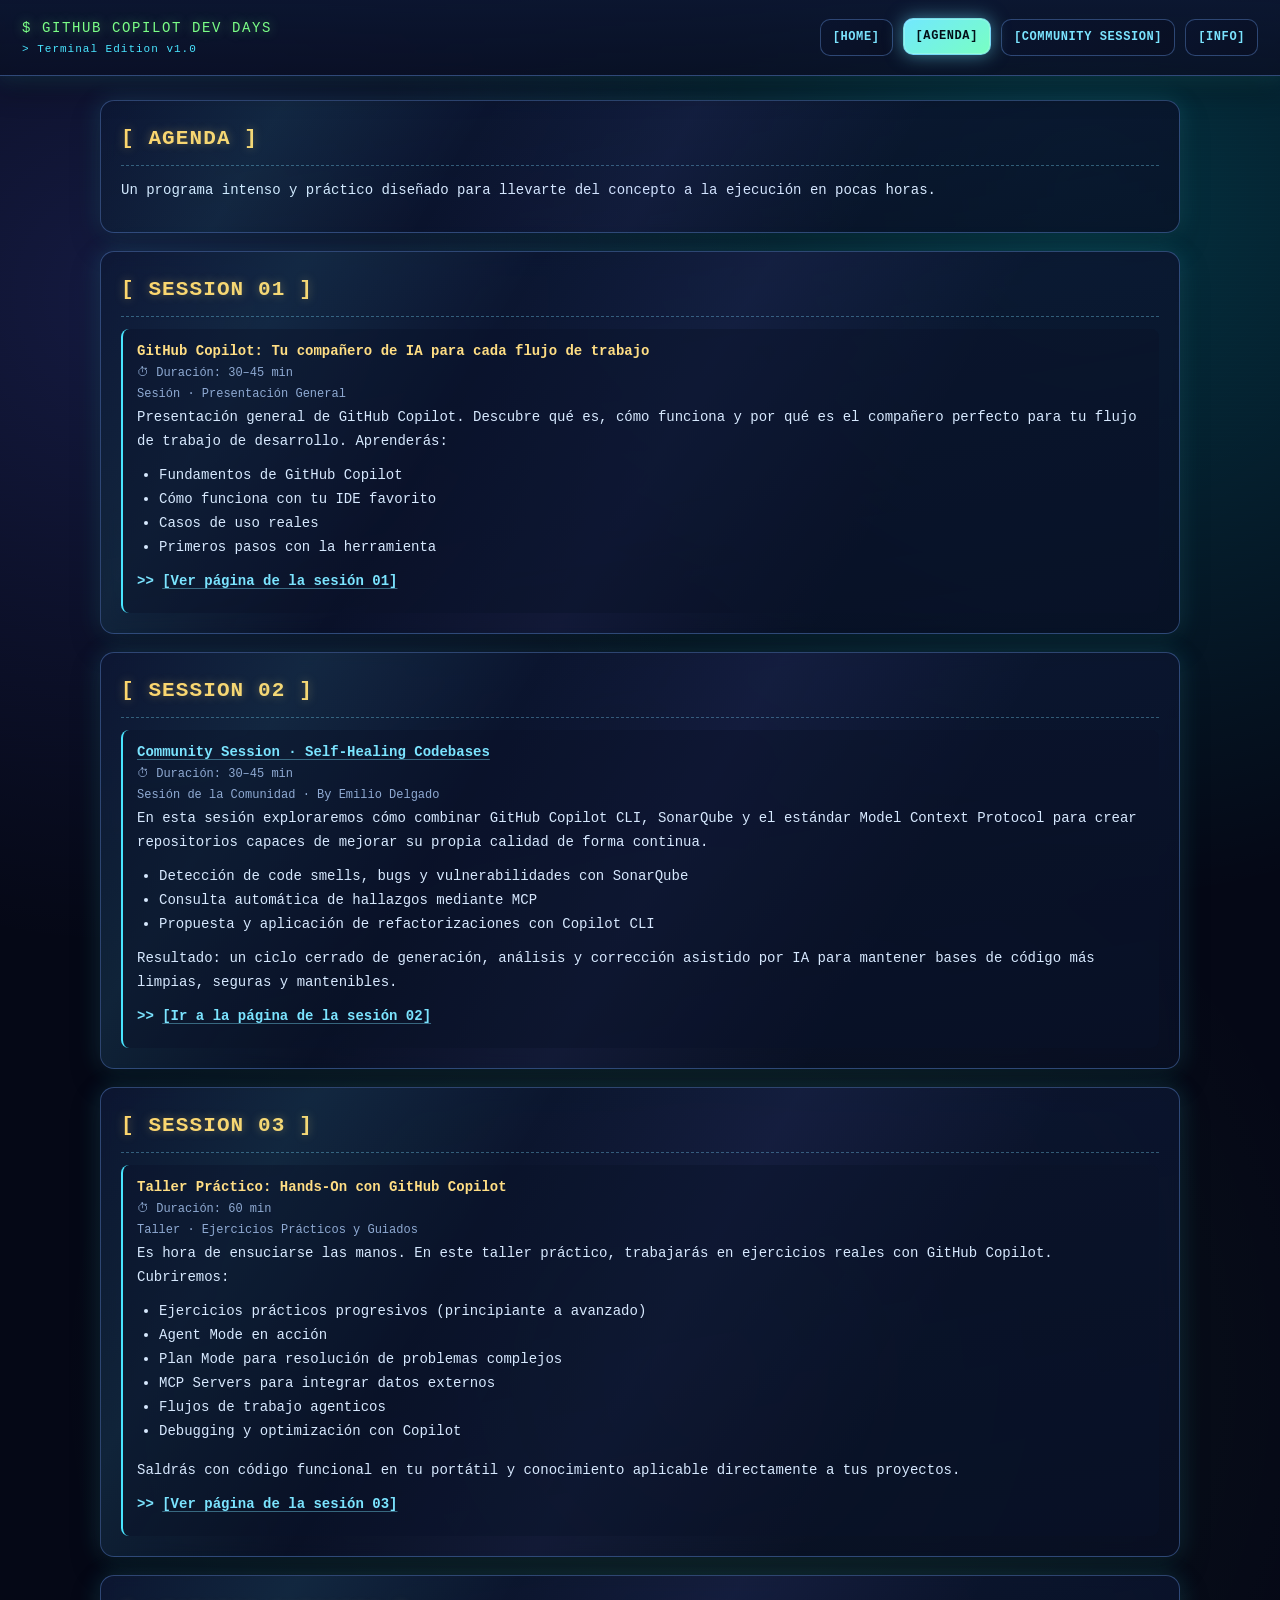
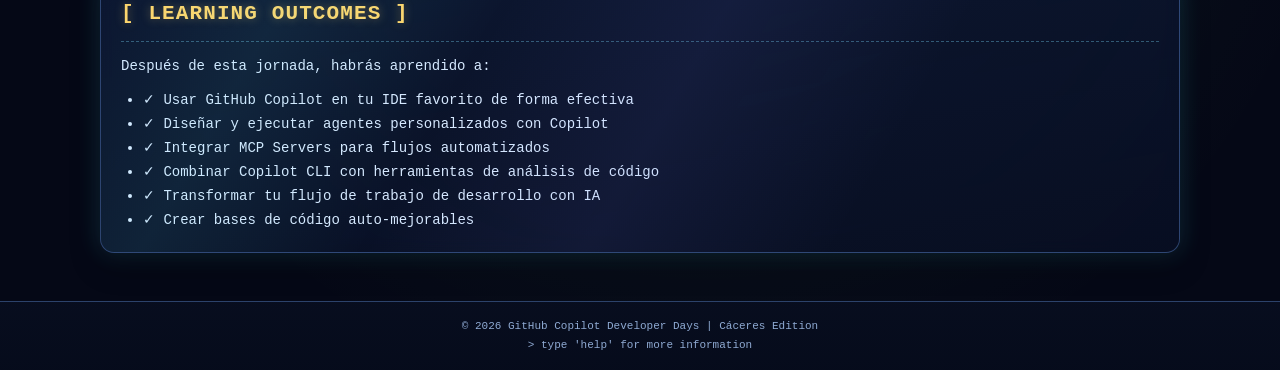
==== pages/agenda.html @ fc952a92 "feat: update UI styles and add speaker details for event pages Co-authored-by: Copilot <copilot@gith" ====
<!DOCTYPE html>
<html lang="es">
<head>
  <meta charset="UTF-8">
  <meta name="viewport" content="width=device-width, initial-scale=1.0">
  <title>GitHub Copilot Developer Days - Agenda</title>
  <link rel="stylesheet" href="../css/style.css">
</head>
<body>
  <header>
    <div class="header-brand">
      <div>
        <div class="header-title">$ GITHUB COPILOT DEV DAYS</div>
        <div class="header-subtitle">> Terminal Edition v1.0</div>
      </div>
    </div>
    <nav>
      <a href="../index.html">[HOME]</a>
      <a href="agenda.html">[AGENDA]</a>
      <a href="community-session.html">[COMMUNITY SESSION]</a>
      <a href="info.html">[INFO]</a>
    </nav>
  </header>

  <main>
    <section>
      <h2>[ AGENDA ]</h2>
      <p>Un programa intenso y práctico diseñado para llevarte del concepto a la ejecución en pocas horas.</p>
    </section>

    <section>
      <h2>[ SESSION 01 ]</h2>
      <div class="session">
        <div class="session-title">GitHub Copilot: Tu compañero de IA para cada flujo de trabajo</div>
        <div class="session-time">⏱ Duración: 30–45 min</div>
        <div class="session-type">Sesión · Presentación General</div>
        <div class="session-desc">
          <p>
            Presentación general de GitHub Copilot. Descubre qué es, cómo funciona y por qué es el 
            compañero perfecto para tu flujo de trabajo de desarrollo. Aprenderás:
          </p>
          <ul style="margin-top: 10px;">
            <li>Fundamentos de GitHub Copilot</li>
            <li>Cómo funciona con tu IDE favorito</li>
            <li>Casos de uso reales</li>
            <li>Primeros pasos con la herramienta</li>
          </ul>
          <p style="margin-top: 10px; color: var(--link-color);">
            <strong>&gt;&gt; <a href="session-01.html">[Ver página de la sesión 01]</a></strong>
          </p>
        </div>
      </div>
    </section>

    <section>
      <h2>[ SESSION 02 ]</h2>
      <div class="session">
        <div class="session-title"><a href="community-session.html">Community Session · Self-Healing Codebases</a></div>
        <div class="session-time">⏱ Duración: 30–45 min</div>
        <div class="session-type">Sesión de la Comunidad · By Emilio Delgado</div>
        <div class="session-desc">
          <p>
            En esta sesión exploraremos cómo combinar GitHub Copilot CLI, SonarQube y el estándar
            Model Context Protocol para crear repositorios capaces de mejorar su propia calidad de forma
            continua.
          </p>
          <ul style="margin-top: 10px;">
            <li>Detección de code smells, bugs y vulnerabilidades con SonarQube</li>
            <li>Consulta automática de hallazgos mediante MCP</li>
            <li>Propuesta y aplicación de refactorizaciones con Copilot CLI</li>
          </ul>
          <p style="margin-top: 10px;">
            Resultado: un ciclo cerrado de generación, análisis y corrección asistido por IA para mantener
            bases de código más limpias, seguras y mantenibles.
          </p>
          <p style="margin-top: 10px; color: var(--link-color);">
            <strong>&gt;&gt; <a href="community-session.html">[Ir a la página de la sesión 02]</a></strong>
          </p>
        </div>
      </div>
    </section>

    <section>
      <h2>[ SESSION 03 ]</h2>
      <div class="session">
        <div class="session-title">Taller Práctico: Hands-On con GitHub Copilot</div>
        <div class="session-time">⏱ Duración: 60 min</div>
        <div class="session-type">Taller · Ejercicios Prácticos y Guiados</div>
        <div class="session-desc">
          <p>
            Es hora de ensuciarse las manos. En este taller práctico, trabajarás en ejercicios reales 
            con GitHub Copilot. Cubriremos:
          </p>
          <ul style="margin-top: 10px;">
            <li>Ejercicios prácticos progresivos (principiante a avanzado)</li>
            <li>Agent Mode en acción</li>
            <li>Plan Mode para resolución de problemas complejos</li>
            <li>MCP Servers para integrar datos externos</li>
            <li>Flujos de trabajo agenticos</li>
            <li>Debugging y optimización con Copilot</li>
          </ul>
          <p style="margin-top: 15px;">
            Saldrás con código funcional en tu portátil y conocimiento aplicable directamente a tus 
            proyectos.
          </p>
          <p style="margin-top: 10px; color: var(--link-color);">
            <strong>&gt;&gt; <a href="session-03.html">[Ver página de la sesión 03]</a></strong>
          </p>
        </div>
      </div>
    </section>

    <section>
      <h2>[ LEARNING OUTCOMES ]</h2>
      <p>Después de esta jornada, habrás aprendido a:</p>
      <ul>
        <li>✓ Usar GitHub Copilot en tu IDE favorito de forma efectiva</li>
        <li>✓ Diseñar y ejecutar agentes personalizados con Copilot</li>
        <li>✓ Integrar MCP Servers para flujos automatizados</li>
        <li>✓ Combinar Copilot CLI con herramientas de análisis de código</li>
        <li>✓ Transformar tu flujo de trabajo de desarrollo con IA</li>
        <li>✓ Crear bases de código auto-mejorables</li>
      </ul>
    </section>

  </main>

  <footer>
    <div>&copy; 2026 GitHub Copilot Developer Days | Cáceres Edition</div>
    <div>> type 'help' for more information</div>
  </footer>

  <script src="../js/script.js"></script>
</body>
</html>
---- css/style.css ----
/* Vibe Coding UI - Neon Glass */

:root {
  --bg-color: #050816;
  --bg-elev: rgba(12, 18, 42, 0.74);
  --panel: rgba(12, 22, 48, 0.7);
  --text-color: #d7e9ff;
  --muted-text: #8faad3;
  --accent-color: #49e5ff;
  --accent-2: #7c7dff;
  --secondary-color: #7bff87;
  --warn-color: #ffd56b;
  --border-color: rgba(115, 170, 255, 0.35);
  --link-color: #7be4ff;
  --link-hover: #9dffb4;
  --shadow-color: rgba(73, 229, 255, 0.35);
}

* {
  margin: 0;
  padding: 0;
  box-sizing: border-box;
}

html,
body {
  min-height: 100%;
  font-family: "Space Mono", "IBM Plex Mono", "Courier New", monospace;
  color: var(--text-color);
  font-size: 14px;
  line-height: 1.72;
  background:
    radial-gradient(circle at 10% 15%, rgba(91, 108, 255, 0.18), transparent 32%),
    radial-gradient(circle at 85% 10%, rgba(0, 238, 255, 0.18), transparent 34%),
    radial-gradient(circle at 55% 70%, rgba(123, 255, 135, 0.08), transparent 42%),
    var(--bg-color);
}

body {
  display: flex;
  flex-direction: column;
  min-height: 100vh;
  overflow-x: hidden;
}

body::before {
  content: "";
  position: fixed;
  inset: 0;
  pointer-events: none;
  background: repeating-linear-gradient(
    to bottom,
    rgba(255, 255, 255, 0.025) 0px,
    rgba(255, 255, 255, 0.025) 1px,
    transparent 2px,
    transparent 4px
  );
  mix-blend-mode: soft-light;
  opacity: 0.38;
  z-index: 0;
}

img {
  max-width: 100%;
  height: auto;
}

header,
main,
footer {
  position: relative;
  z-index: 1;
}

header {
  position: sticky;
  top: 0;
  z-index: 100;
  display: flex;
  justify-content: space-between;
  align-items: center;
  gap: 14px;
  flex-wrap: wrap;
  padding: 16px 22px;
  border-bottom: 1px solid var(--border-color);
  background: linear-gradient(180deg, rgba(12, 22, 48, 0.95), rgba(10, 16, 36, 0.85));
  backdrop-filter: blur(8px) saturate(140%);
  box-shadow: 0 12px 28px rgba(0, 0, 0, 0.35), 0 0 22px rgba(73, 229, 255, 0.25);
}

.header-brand {
  display: flex;
  align-items: center;
  gap: 12px;
}

.header-title {
  color: var(--secondary-color);
  letter-spacing: 1.6px;
  text-transform: uppercase;
  text-shadow: 0 0 12px rgba(123, 255, 135, 0.45);
}

.header-subtitle {
  color: var(--accent-color);
  font-size: 11px;
  letter-spacing: 1px;
}

nav {
  display: flex;
  gap: 10px;
  flex-wrap: wrap;
}

nav a,
.terminal-btn {
  border: 1px solid var(--border-color);
  border-radius: 10px;
  color: var(--link-color);
  background: linear-gradient(145deg, rgba(10, 21, 47, 0.85), rgba(9, 16, 35, 0.85));
  padding: 7px 12px;
  text-decoration: none;
  font-size: 12px;
  font-weight: 700;
  letter-spacing: 0.6px;
  transition: transform 0.2s ease, box-shadow 0.2s ease, background 0.2s ease, color 0.2s ease;
}

nav a:hover,
nav a.active,
.terminal-btn:hover {
  color: #031017;
  background: linear-gradient(145deg, #72e8ff, #78ffc2);
  box-shadow: 0 0 0 1px rgba(255, 255, 255, 0.2) inset, 0 0 18px rgba(114, 232, 255, 0.5);
  transform: translateY(-1px);
}

.terminal-btn {
  cursor: pointer;
  font-family: inherit;
}

main {
  width: min(1120px, 100%);
  margin: 24px auto;
  padding: 0 20px 24px;
  display: grid;
  gap: 18px;
}

section {
  position: relative;
  overflow: hidden;
  border-radius: 14px;
  border: 1px solid var(--border-color);
  background: linear-gradient(170deg, rgba(13, 24, 52, 0.88), rgba(9, 16, 36, 0.78));
  backdrop-filter: blur(8px) saturate(130%);
  box-shadow: 0 12px 30px rgba(0, 0, 0, 0.28), 0 0 24px rgba(73, 229, 255, 0.18);
  padding: 20px;
  transition: transform 0.25s ease, box-shadow 0.25s ease, border-color 0.25s ease;
}

section::before {
  content: "";
  position: absolute;
  inset: 0;
  pointer-events: none;
  background: linear-gradient(
    120deg,
    transparent 0%,
    rgba(96, 248, 255, 0.08) 16%,
    transparent 34%,
    rgba(124, 125, 255, 0.08) 52%,
    transparent 72%
  );
}

section:hover {
  transform: translateY(-2px);
  border-color: rgba(124, 221, 255, 0.62);
  box-shadow: 0 16px 38px rgba(0, 0, 0, 0.3), 0 0 26px rgba(73, 229, 255, 0.24);
}

section h2 {
  color: var(--warn-color);
  text-transform: uppercase;
  letter-spacing: 1.1px;
  margin-bottom: 12px;
  padding-bottom: 8px;
  border-bottom: 1px dashed rgba(124, 221, 255, 0.35);
  text-shadow: 0 0 10px rgba(255, 213, 107, 0.35);
}

section h3 {
  margin: 12px 0 8px;
  color: var(--accent-color);
}

section p {
  margin-bottom: 10px;
  overflow-wrap: break-word;
}

a {
  color: var(--link-color);
  overflow-wrap: break-word;
  text-decoration-color: rgba(123, 228, 255, 0.4);
  text-underline-offset: 3px;
}

a:hover {
  color: var(--link-hover);
}

ul,
ol {
  margin-left: 22px;
}

.ascii-divider {
  text-align: center;
  color: var(--muted-text);
  letter-spacing: 1px;
  font-size: 12px;
  margin: 12px 0;
  animation: glow-pulse 2.4s ease-in-out infinite;
}

.ascii-box {
  border: 1px dashed rgba(124, 221, 255, 0.45);
  border-radius: 12px;
  background: rgba(9, 18, 38, 0.5);
  padding: 12px;
}

.ascii-box-title {
  color: var(--secondary-color);
  margin-bottom: 6px;
}

.session {
  position: relative;
  border-left: 2px solid var(--accent-color);
  padding: 10px 10px 10px 14px;
  border-radius: 8px;
  background: rgba(10, 19, 41, 0.45);
}

.session-title {
  color: #ffde84;
  font-weight: 700;
  overflow-wrap: break-word;
}

.session-time,
.session-speaker,
.session-type {
  color: var(--muted-text);
  font-size: 12px;
}

.speaker-grid {
  margin-top: 14px;
  display: grid;
  gap: 12px;
  grid-template-columns: repeat(auto-fit, minmax(220px, 1fr));
}

.speaker-card {
  position: relative;
  border: 1px solid rgba(124, 221, 255, 0.36);
  border-radius: 12px;
  background: linear-gradient(165deg, rgba(9, 19, 41, 0.75), rgba(8, 15, 34, 0.72));
  padding: 14px;
  box-shadow: inset 0 0 0 1px rgba(124, 221, 255, 0.08);
}

.speaker-avatar {
  display: block;
  width: min(100%, 260px);
  aspect-ratio: 1 / 1;
  object-fit: cover;
  border-radius: 10px;
  border: 1px solid rgba(124, 221, 255, 0.45);
  box-shadow: 0 0 18px rgba(73, 229, 255, 0.2);
  margin-bottom: 10px;
}

.speaker-role {
  display: inline-block;
  font-size: 11px;
  letter-spacing: 0.6px;
  text-transform: uppercase;
  color: var(--accent-color);
  border: 1px solid rgba(124, 221, 255, 0.45);
  border-radius: 999px;
  padding: 2px 10px;
  margin-bottom: 8px;
}

.speaker-name {
  margin: 0 0 6px;
  color: var(--warn-color);
  text-shadow: 0 0 10px rgba(255, 213, 107, 0.18);
}

.speaker-topic {
  margin-bottom: 8px;
  color: var(--secondary-color);
  font-size: 13px;
}

.speaker-bio {
  margin-bottom: 0;
  color: var(--muted-text);
  font-size: 12px;
}

footer {
  margin-top: auto;
  padding: 15px 18px;
  text-align: center;
  font-size: 11px;
  color: var(--muted-text);
  border-top: 1px solid var(--border-color);
  background: linear-gradient(180deg, rgba(8, 14, 31, 0.95), rgba(6, 12, 28, 0.95));
  backdrop-filter: blur(6px);
}

.event-image {
  display: block;
  width: min(520px, 96%);
  margin: 0 auto 18px;
  border: 1px solid rgba(124, 221, 255, 0.55);
  border-radius: 12px;
  box-shadow: 0 0 30px rgba(73, 229, 255, 0.28);
  cursor: zoom-in;
}

.image-lightbox {
  position: fixed;
  inset: 0;
  display: grid;
  place-items: center;
  padding: 24px;
  z-index: 9999;
  background: rgba(3, 8, 20, 0.9);
  backdrop-filter: blur(4px);
}

.image-lightbox img {
  max-width: min(1100px, 92vw);
  max-height: 86vh;
  border-radius: 14px;
  border: 1px solid rgba(124, 221, 255, 0.62);
  box-shadow: 0 0 34px rgba(73, 229, 255, 0.35);
}

.lightbox-open {
  overflow: hidden;
}

/* Home */
.home-main {
  min-height: calc(100vh - 178px);
  display: grid;
  align-content: start;
  justify-items: stretch;
}

.home-main > section,
.home-main > .ascii-divider {
  width: min(900px, 100%);
  margin-inline: auto;
}

.hero-center {
  text-align: center;
}

.hero-title {
  color: var(--secondary-color);
  font-size: clamp(20px, 4.2vw, 36px);
  letter-spacing: 1.8px;
  text-shadow: 0 0 14px rgba(123, 255, 135, 0.36);
}

.terminal-orb {
  display: none;
  width: clamp(120px, 24vw, 198px);
  aspect-ratio: 1;
  margin: 0 auto 18px;
  border-radius: 50%;
  position: relative;
  border: 1px solid rgba(123, 228, 255, 0.6);
  background: radial-gradient(circle at center, rgba(117, 255, 152, 0.06), rgba(73, 229, 255, 0.02));
  box-shadow: 0 0 35px rgba(73, 229, 255, 0.35), inset 0 0 22px rgba(73, 229, 255, 0.22);
  animation: rotate 7.5s linear infinite;
}

.terminal-orb::before,
.terminal-orb::after {
  content: "";
  position: absolute;
  border-radius: 50%;
}

.terminal-orb::before {
  inset: 17%;
  border: 1px solid rgba(123, 255, 135, 0.72);
}

.terminal-orb::after {
  inset: 33%;
  border: 1px solid rgba(255, 213, 107, 0.82);
}

.typing-line {
  width: fit-content;
  max-width: 100%;
  margin: 8px auto 0;
  border-right: 2px solid var(--warn-color);
  white-space: nowrap;
  overflow: hidden;
  animation: typing 3s steps(34, end) 1, blink 0.8s step-end infinite;
}

.blink-cursor::after {
  content: "█";
  margin-left: 3px;
  color: var(--warn-color);
  animation: blink 0.75s step-end infinite;
}

.home-interactive {
  width: min(820px, 100%);
}

.command-buttons {
  display: flex;
  gap: 10px;
  flex-wrap: wrap;
  margin: 10px 0;
}

.command-btn {
  cursor: pointer;
}

.terminal-output {
  margin-top: 8px;
  border: 1px solid rgba(124, 221, 255, 0.42);
  border-radius: 10px;
  padding: 10px;
  min-height: 56px;
  color: var(--secondary-color);
  background: linear-gradient(180deg, rgba(8, 18, 38, 0.92), rgba(6, 13, 30, 0.92));
  box-shadow: inset 0 0 0 1px rgba(114, 232, 255, 0.07);
}

.home-stat {
  margin-top: 10px;
}

@keyframes rotate {
  from { transform: rotate(0deg); }
  to { transform: rotate(360deg); }
}

@keyframes typing {
  from { width: 0; }
  to { width: 34ch; }
}

@keyframes blink {
  50% { border-color: transparent; opacity: 0.36; }
}

@keyframes glow-pulse {
  0%,
  100% { opacity: 0.72; text-shadow: 0 0 0 transparent; }
  50% { opacity: 1; text-shadow: 0 0 16px rgba(73, 229, 255, 0.45); }
}

/* Tablet landscape */
@media (max-width: 1024px) {
  main {
    padding: 0 16px 20px;
  }

  .home-main > section,
  .home-main > .ascii-divider {
    width: 100%;
  }
}

/* Tablet portrait */
@media (max-width: 768px) {
  header {
    flex-direction: column;
    align-items: flex-start;
    padding: 14px;
  }

  nav {
    width: 100%;
  }

  nav a,
  .terminal-btn {
    font-size: 11px;
    padding: 6px 9px;
  }

  .home-main {
    min-height: auto;
  }

  section {
    padding: 16px;
  }

  .event-image {
    width: min(460px, 96%);
  }

  .terminal-orb {
    width: clamp(104px, 34vw, 164px);
  }
}

/* Mobile */
@media (max-width: 480px) {
  html,
  body {
    font-size: 12px;
  }

  main {
    margin: 14px auto;
    padding: 0 10px 16px;
    gap: 12px;
  }

  nav {
    display: grid;
    grid-template-columns: repeat(2, minmax(0, 1fr));
    gap: 8px;
  }

  nav a,
  .terminal-btn {
    text-align: center;
    width: 100%;
  }

  section {
    padding: 14px;
    border-radius: 12px;
  }

  .hero-title {
    letter-spacing: 1px;
    font-size: clamp(1.35rem, 8vw, 1.75rem);
  }

  .terminal-orb {
    width: clamp(90px, 36vw, 138px);
  }

  .typing-line {
    white-space: normal;
    border-right: 0;
    animation: none;
  }

  .event-image {
    width: min(340px, 98%);
  }

  ul,
  ol {
    margin-left: 18px;
  }

  .session {
    padding-left: 10px;
  }
}

/* Very small devices */
@media (max-width: 360px) {
  html,
  body {
    font-size: 11px;
  }

  .header-title {
    font-size: 13px;
    letter-spacing: 1px;
  }

  .header-subtitle {
    font-size: 10px;
  }

  nav {
    grid-template-columns: 1fr;
  }

  section {
    padding: 12px;
  }

  .hero-title {
    font-size: 1.2rem;
  }
}

@media (prefers-reduced-motion: reduce) {
  *,
  *::before,
  *::after {
    animation: none !important;
    transition: none !important;
  }
}
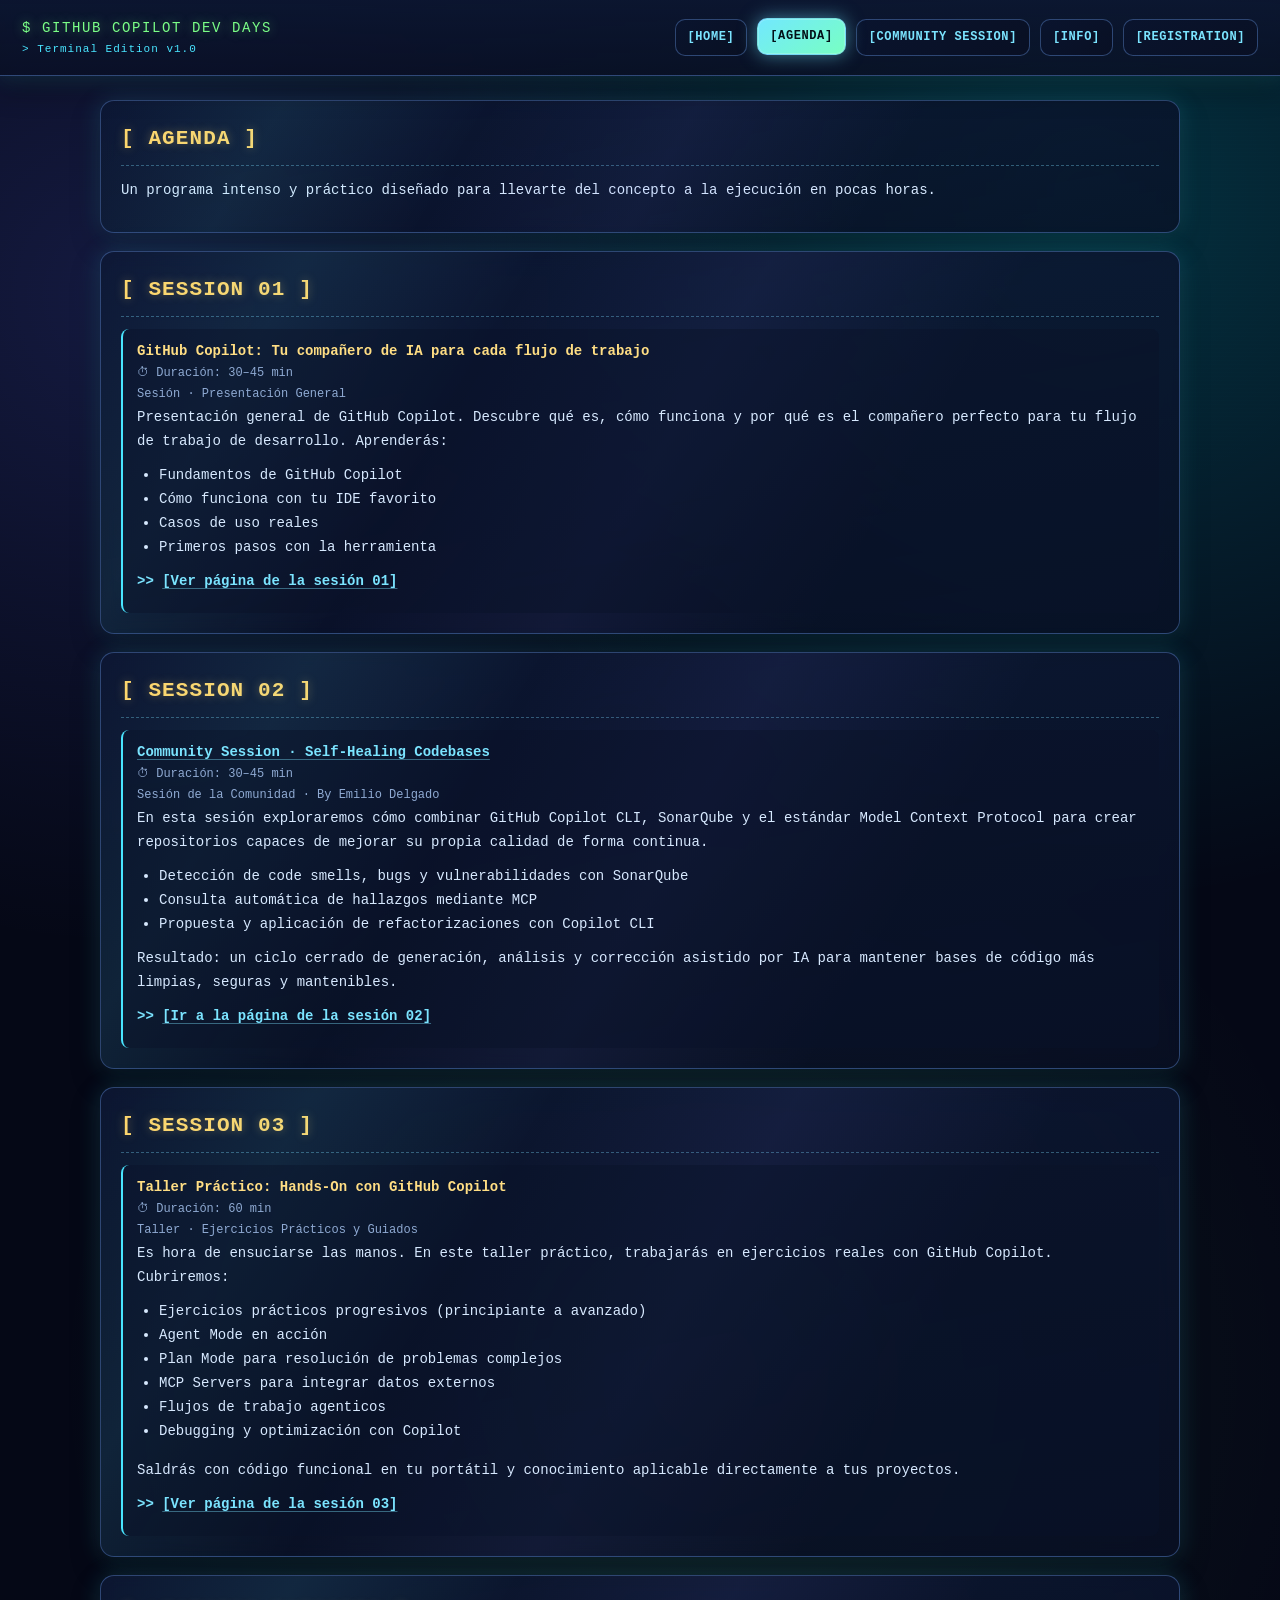
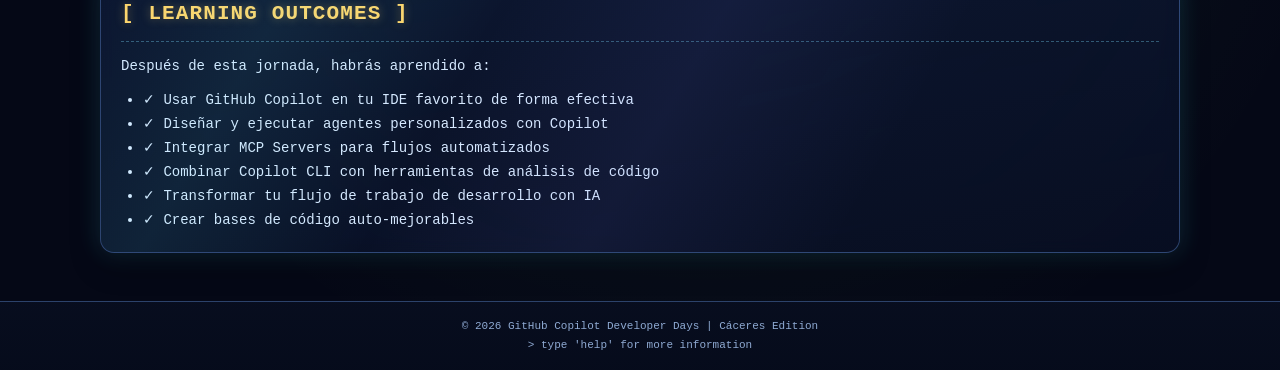
==== commit b08aaf49: "feat: add registration link to navigation in multiple pages Co-authored-by: Copilot <copilot@github." ====
--- a/pages/agenda.html
+++ b/pages/agenda.html
@@ -19,6 +19,7 @@
       <a href="agenda.html">[AGENDA]</a>
       <a href="community-session.html">[COMMUNITY SESSION]</a>
       <a href="info.html">[INFO]</a>
+      <a href="https://circularfab.es/intranet/detalle_evento/index.php?t=2738" target="_blank" rel="noopener noreferrer">[REGISTRATION]</a>
     </nav>
   </header>
 
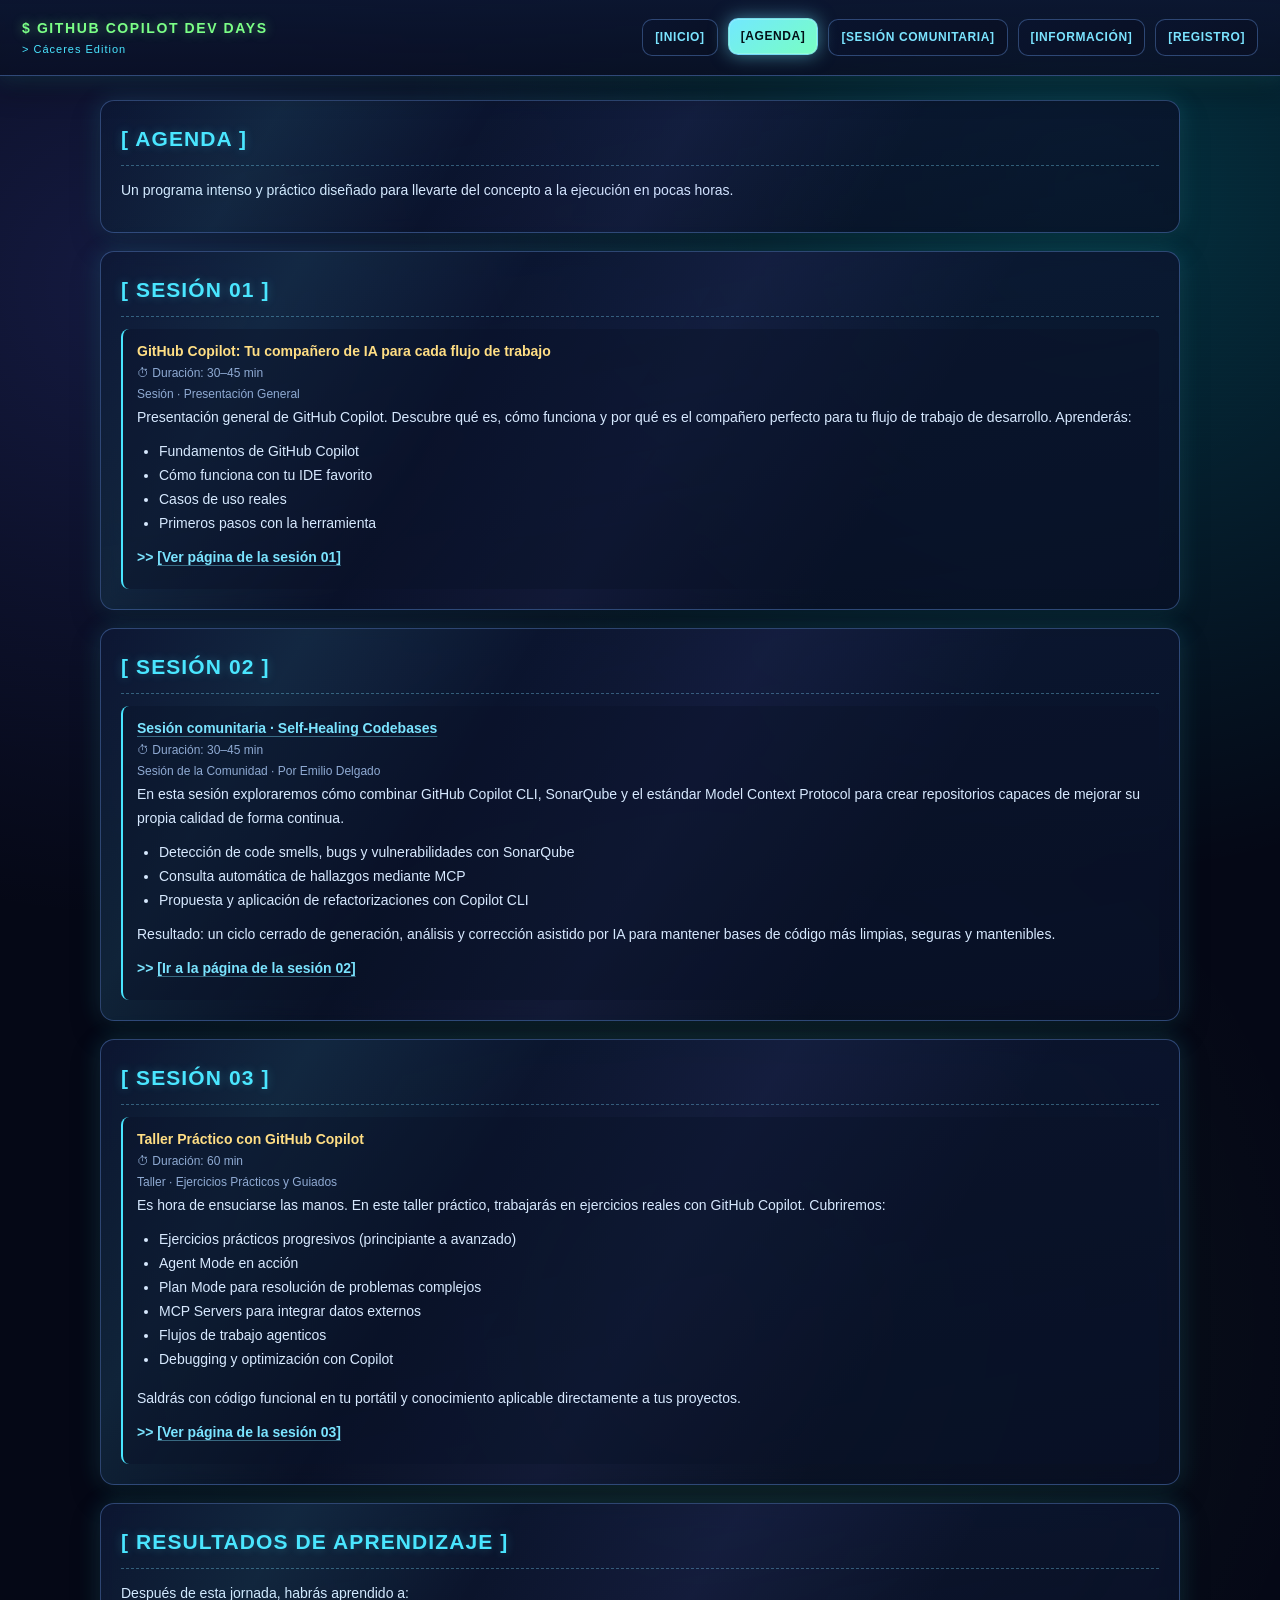
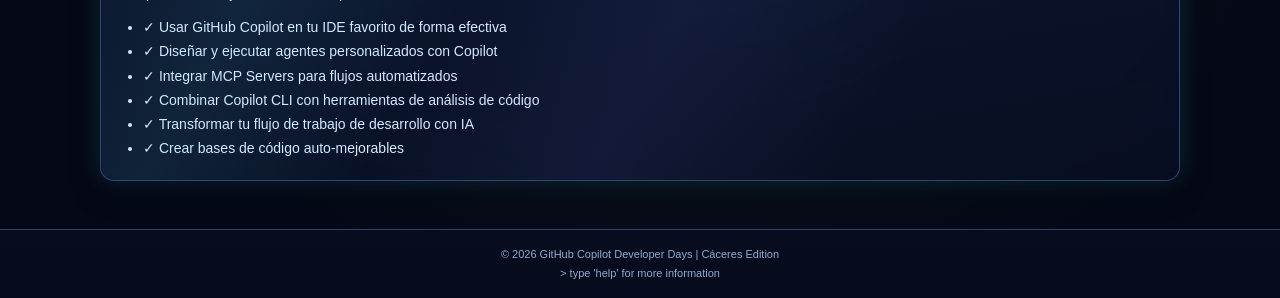
==== commit 792c38d0: "feat: update UI for Cáceres Edition with improved navigation and responsive design Co-authored-by: C" ====
--- a/pages/agenda.html
+++ b/pages/agenda.html
@@ -11,15 +11,16 @@
     <div class="header-brand">
       <div>
         <div class="header-title">$ GITHUB COPILOT DEV DAYS</div>
-        <div class="header-subtitle">> Terminal Edition v1.0</div>
+        <div class="header-subtitle">> Cáceres Edition</div>
       </div>
     </div>
-    <nav>
-      <a href="../index.html">[HOME]</a>
+    <button class="header-menu-toggle" type="button" aria-controls="site-nav" aria-expanded="false" aria-label="Abrir menú">☰</button>
+    <nav id="site-nav" class="site-nav">
+      <a href="../index.html">[INICIO]</a>
       <a href="agenda.html">[AGENDA]</a>
-      <a href="community-session.html">[COMMUNITY SESSION]</a>
-      <a href="info.html">[INFO]</a>
-      <a href="https://circularfab.es/intranet/detalle_evento/index.php?t=2738" target="_blank" rel="noopener noreferrer">[REGISTRATION]</a>
+      <a href="community-session.html">[SESIÓN COMUNITARIA]</a>
+      <a href="info.html">[INFORMACIÓN]</a>
+      <a href="info.html#registration">[REGISTRO]</a>
     </nav>
   </header>
 
@@ -30,7 +31,7 @@
     </section>
 
     <section>
-      <h2>[ SESSION 01 ]</h2>
+      <h2>[ SESIÓN 01 ]</h2>
       <div class="session">
         <div class="session-title">GitHub Copilot: Tu compañero de IA para cada flujo de trabajo</div>
         <div class="session-time">⏱ Duración: 30–45 min</div>
@@ -54,11 +55,11 @@
     </section>
 
     <section>
-      <h2>[ SESSION 02 ]</h2>
+      <h2>[ SESIÓN 02 ]</h2>
       <div class="session">
-        <div class="session-title"><a href="community-session.html">Community Session · Self-Healing Codebases</a></div>
+        <div class="session-title"><a href="community-session.html">Sesión comunitaria · Self-Healing Codebases</a></div>
         <div class="session-time">⏱ Duración: 30–45 min</div>
-        <div class="session-type">Sesión de la Comunidad · By Emilio Delgado</div>
+        <div class="session-type">Sesión de la Comunidad · Por Emilio Delgado</div>
         <div class="session-desc">
           <p>
             En esta sesión exploraremos cómo combinar GitHub Copilot CLI, SonarQube y el estándar
@@ -82,9 +83,9 @@
     </section>
 
     <section>
-      <h2>[ SESSION 03 ]</h2>
+      <h2>[ SESIÓN 03 ]</h2>
       <div class="session">
-        <div class="session-title">Taller Práctico: Hands-On con GitHub Copilot</div>
+        <div class="session-title">Taller Práctico con GitHub Copilot</div>
         <div class="session-time">⏱ Duración: 60 min</div>
         <div class="session-type">Taller · Ejercicios Prácticos y Guiados</div>
         <div class="session-desc">
@@ -112,7 +113,7 @@
     </section>
 
     <section>
-      <h2>[ LEARNING OUTCOMES ]</h2>
+      <h2>[ RESULTADOS DE APRENDIZAJE ]</h2>
       <p>Después de esta jornada, habrás aprendido a:</p>
       <ul>
         <li>✓ Usar GitHub Copilot en tu IDE favorito de forma efectiva</li>
--- a/css/style.css
+++ b/css/style.css
@@ -14,6 +14,8 @@
   --link-color: #7be4ff;
   --link-hover: #9dffb4;
   --shadow-color: rgba(73, 229, 255, 0.35);
+  --font-body: "Inter", "Segoe UI", Roboto, Helvetica, Arial, sans-serif;
+  --font-display: "Space Grotesk", "Inter", "Segoe UI", Roboto, Helvetica, Arial, sans-serif;
 }
 
 * {
@@ -25,7 +27,7 @@
 html,
 body {
   min-height: 100%;
-  font-family: "Space Mono", "IBM Plex Mono", "Courier New", monospace;
+  font-family: var(--font-body);
   color: var(--text-color);
   font-size: 14px;
   line-height: 1.72;
@@ -92,9 +94,12 @@
   display: flex;
   align-items: center;
   gap: 12px;
+  min-width: 0;
 }
 
 .header-title {
+  font-family: var(--font-display);
+  font-weight: 700;
   color: var(--secondary-color);
   letter-spacing: 1.6px;
   text-transform: uppercase;
@@ -102,9 +107,31 @@
 }
 
 .header-subtitle {
+  font-family: var(--font-body);
   color: var(--accent-color);
   font-size: 11px;
   letter-spacing: 1px;
+}
+
+.header-menu-toggle {
+  display: none;
+  align-items: center;
+  justify-content: center;
+  width: 42px;
+  height: 42px;
+  border: 1px solid var(--border-color);
+  border-radius: 12px;
+  background: linear-gradient(145deg, rgba(10, 21, 47, 0.9), rgba(9, 16, 35, 0.9));
+  color: var(--text-color);
+  font: inherit;
+  font-size: 18px;
+  cursor: pointer;
+  box-shadow: inset 0 0 0 1px rgba(124, 221, 255, 0.08);
+}
+
+.header-menu-toggle:hover {
+  color: var(--secondary-color);
+  border-color: rgba(124, 221, 255, 0.6);
 }
 
 nav {
@@ -113,8 +140,17 @@
   flex-wrap: wrap;
 }
 
+.site-nav {
+  min-width: 0;
+}
+
+.site-nav[hidden] {
+  display: none !important;
+}
+
 nav a,
 .terminal-btn {
+  font-family: var(--font-display);
   border: 1px solid var(--border-color);
   border-radius: 10px;
   color: var(--link-color);
@@ -183,16 +219,18 @@
 }
 
 section h2 {
-  color: var(--warn-color);
+  font-family: var(--font-display);
+  color: var(--accent-color);
   text-transform: uppercase;
   letter-spacing: 1.1px;
   margin-bottom: 12px;
   padding-bottom: 8px;
   border-bottom: 1px dashed rgba(124, 221, 255, 0.35);
-  text-shadow: 0 0 10px rgba(255, 213, 107, 0.35);
+  text-shadow: 0 0 10px rgba(73, 229, 255, 0.28);
 }
 
 section h3 {
+  font-family: var(--font-display);
   margin: 12px 0 8px;
   color: var(--accent-color);
 }
@@ -235,6 +273,7 @@
 }
 
 .ascii-box-title {
+  font-family: var(--font-display);
   color: var(--secondary-color);
   margin-bottom: 6px;
 }
@@ -248,6 +287,7 @@
 }
 
 .session-title {
+  font-family: var(--font-display);
   color: #ffde84;
   font-weight: 700;
   overflow-wrap: break-word;
@@ -289,6 +329,7 @@
 
 .speaker-role {
   display: inline-block;
+  font-family: var(--font-display);
   font-size: 11px;
   letter-spacing: 0.6px;
   text-transform: uppercase;
@@ -300,12 +341,14 @@
 }
 
 .speaker-name {
+  font-family: var(--font-display);
   margin: 0 0 6px;
   color: var(--warn-color);
   text-shadow: 0 0 10px rgba(255, 213, 107, 0.18);
 }
 
 .speaker-topic {
+  font-family: var(--font-display);
   margin-bottom: 8px;
   color: var(--secondary-color);
   font-size: 13px;
@@ -359,6 +402,51 @@
 
 .lightbox-open {
   overflow: hidden;
+}
+
+body.mobile-nav header {
+  flex-direction: row;
+  align-items: center;
+  padding: 10px 12px;
+  gap: 10px;
+}
+
+body.mobile-nav .header-menu-toggle {
+  display: inline-flex;
+}
+
+body.mobile-nav .site-nav {
+  display: none;
+  width: 100%;
+  flex-direction: column;
+  gap: 8px;
+  padding-top: 2px;
+}
+
+body.mobile-nav header.menu-open .site-nav {
+  display: flex;
+}
+
+body.mobile-nav nav a,
+body.mobile-nav .terminal-btn {
+  font-size: 11px;
+  padding: 6px 9px;
+}
+
+body.mobile-nav .home-main {
+  min-height: auto;
+}
+
+body.mobile-nav section {
+  padding: 16px;
+}
+
+body.mobile-nav .event-image {
+  width: min(460px, 96%);
+}
+
+body.mobile-nav .terminal-orb {
+  width: clamp(104px, 34vw, 164px);
 }
 
 /* Home */
@@ -417,6 +505,7 @@
 }
 
 .typing-line {
+  font-family: var(--font-display);
   width: fit-content;
   max-width: 100%;
   margin: 8px auto 0;
@@ -497,36 +586,17 @@
 
 /* Tablet portrait */
 @media (max-width: 768px) {
-  header {
-    flex-direction: column;
+  .header-title {
+    font-size: 13px;
+    letter-spacing: 1px;
+  }
+
+  .header-subtitle {
+    font-size: 10px;
+  }
+
+  body.mobile-nav .header-brand {
     align-items: flex-start;
-    padding: 14px;
-  }
-
-  nav {
-    width: 100%;
-  }
-
-  nav a,
-  .terminal-btn {
-    font-size: 11px;
-    padding: 6px 9px;
-  }
-
-  .home-main {
-    min-height: auto;
-  }
-
-  section {
-    padding: 16px;
-  }
-
-  .event-image {
-    width: min(460px, 96%);
-  }
-
-  .terminal-orb {
-    width: clamp(104px, 34vw, 164px);
   }
 }
 
@@ -543,12 +613,6 @@
     gap: 12px;
   }
 
-  nav {
-    display: grid;
-    grid-template-columns: repeat(2, minmax(0, 1fr));
-    gap: 8px;
-  }
-
   nav a,
   .terminal-btn {
     text-align: center;
@@ -591,24 +655,6 @@
 
 /* Very small devices */
 @media (max-width: 360px) {
-  html,
-  body {
-    font-size: 11px;
-  }
-
-  .header-title {
-    font-size: 13px;
-    letter-spacing: 1px;
-  }
-
-  .header-subtitle {
-    font-size: 10px;
-  }
-
-  nav {
-    grid-template-columns: 1fr;
-  }
-
   section {
     padding: 12px;
   }
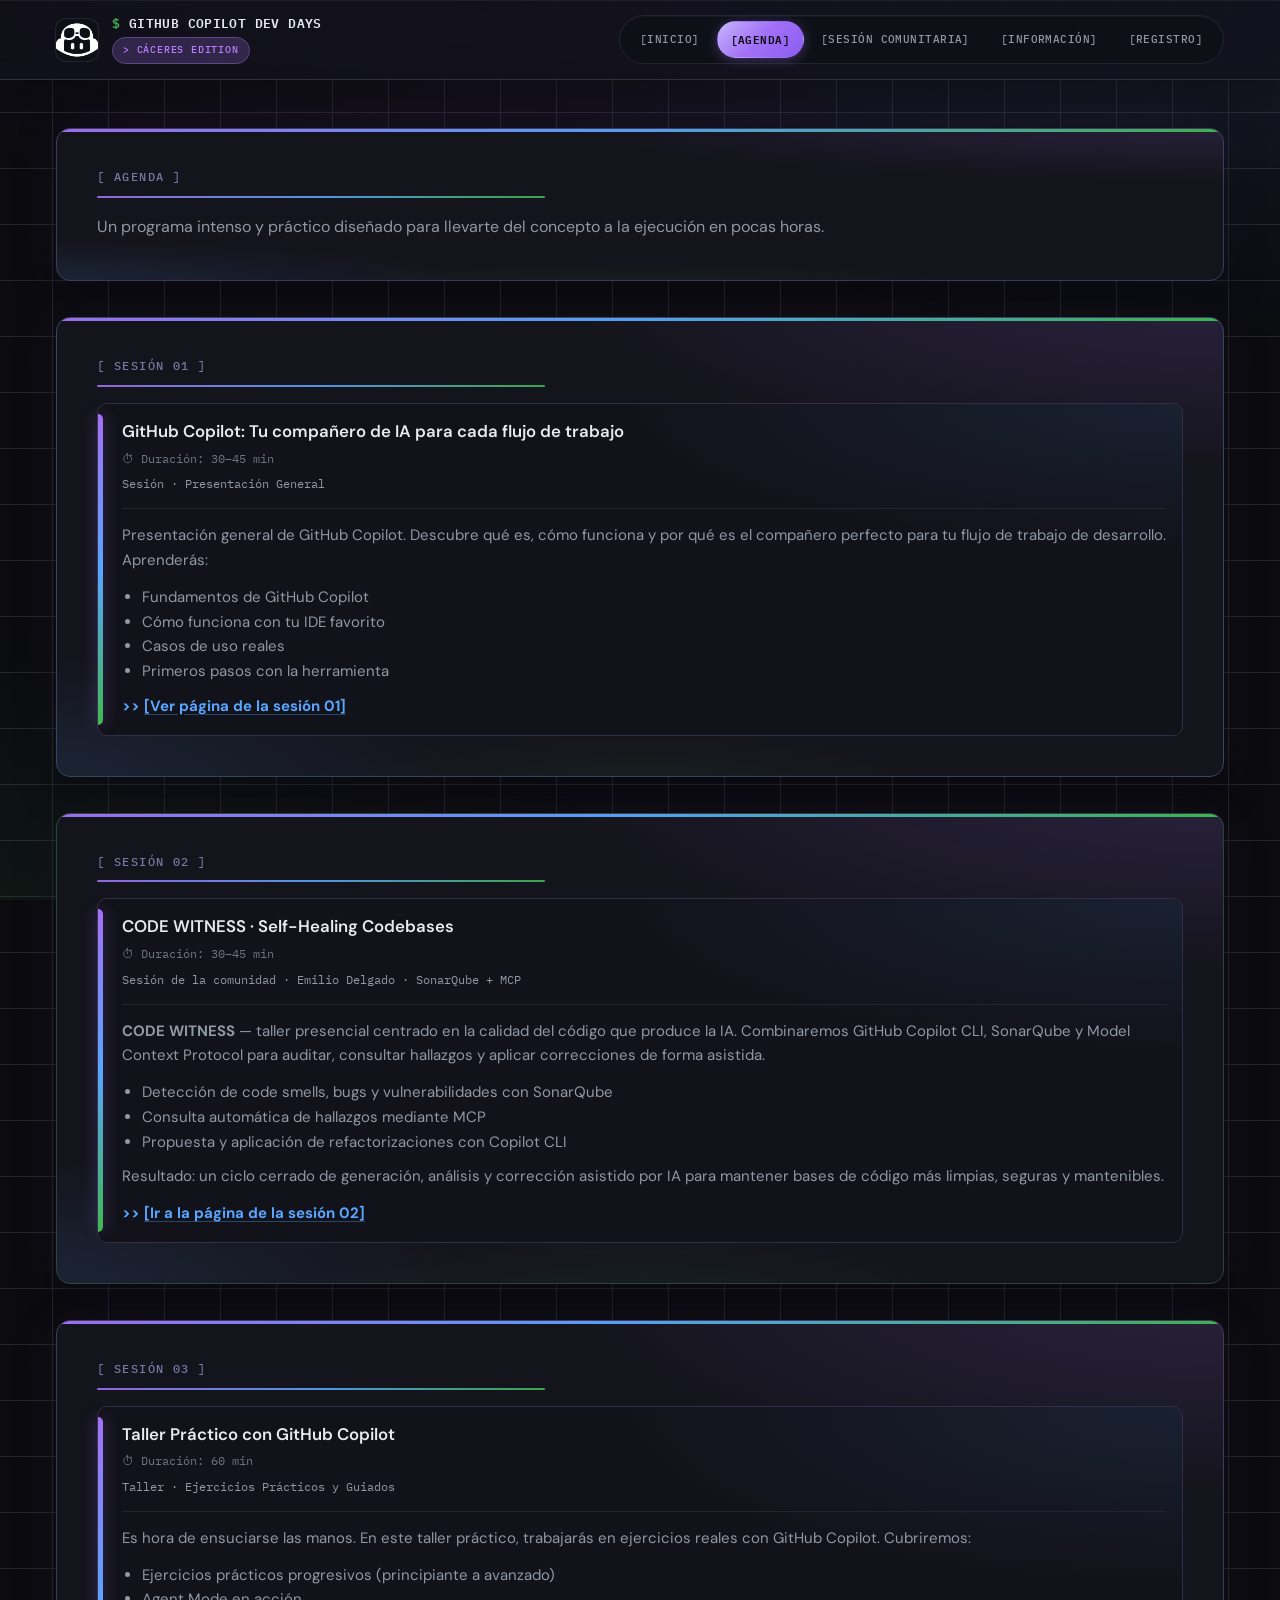
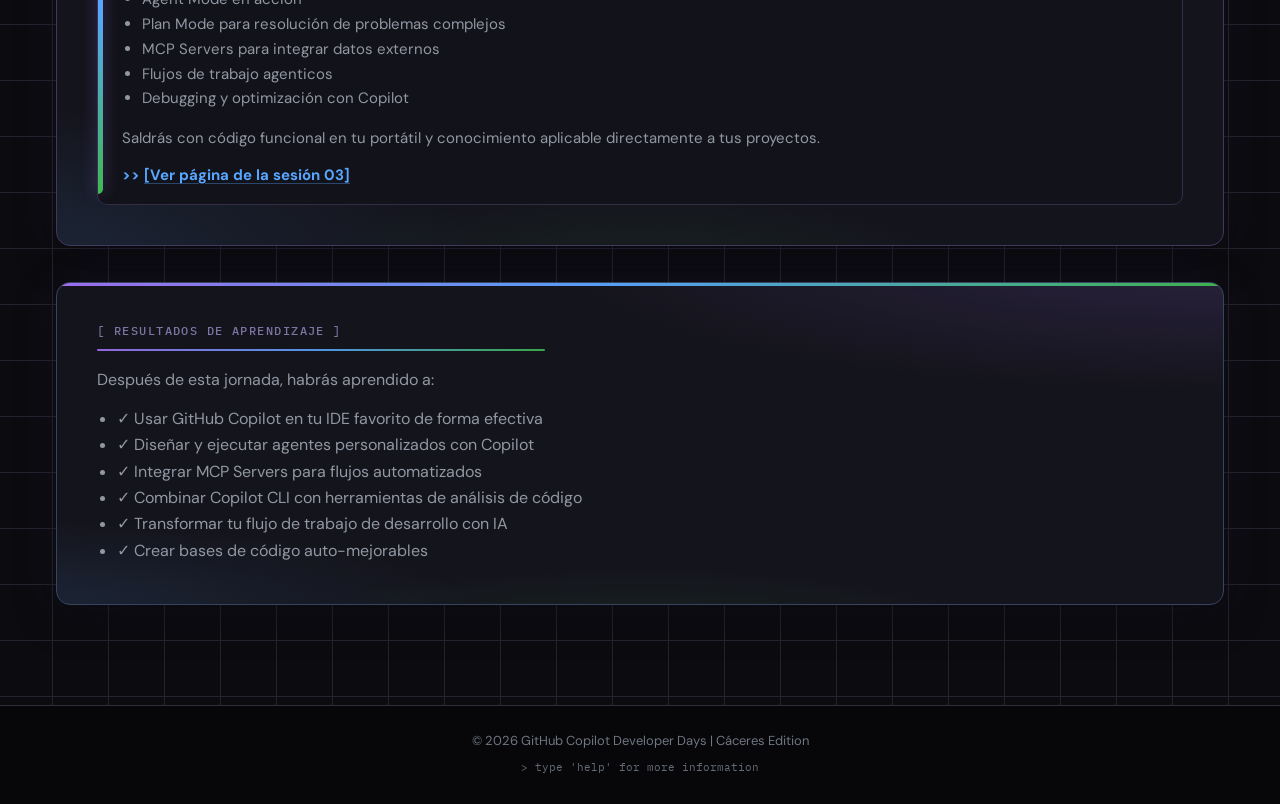
==== commit d283fa6c: "feat: enhance event details and UI for CODE WITNESS sessions - Updated index.html, agenda.html, and " ====
--- a/pages/agenda.html
+++ b/pages/agenda.html
@@ -9,6 +9,14 @@
 <body>
   <header>
     <div class="header-brand">
+      <img
+        class="header-brand-logo"
+        src="../assets/github-copilot-header.png"
+        alt="GitHub Copilot"
+        width="42"
+        height="42"
+        decoding="async"
+      >
       <div>
         <div class="header-title">$ GITHUB COPILOT DEV DAYS</div>
         <div class="header-subtitle">> Cáceres Edition</div>
@@ -57,14 +65,14 @@
     <section>
       <h2>[ SESIÓN 02 ]</h2>
       <div class="session">
-        <div class="session-title"><a href="community-session.html">Sesión comunitaria · Self-Healing Codebases</a></div>
+        <div class="session-title"><a href="community-session.html">CODE WITNESS · Self-Healing Codebases</a></div>
         <div class="session-time">⏱ Duración: 30–45 min</div>
-        <div class="session-type">Sesión de la Comunidad · Por Emilio Delgado</div>
+        <div class="session-type">Sesión de la comunidad · Emilio Delgado · SonarQube + MCP</div>
         <div class="session-desc">
           <p>
-            En esta sesión exploraremos cómo combinar GitHub Copilot CLI, SonarQube y el estándar
-            Model Context Protocol para crear repositorios capaces de mejorar su propia calidad de forma
-            continua.
+            <strong>CODE WITNESS</strong> — taller presencial centrado en la calidad del código que produce la IA.
+            Combinaremos GitHub Copilot CLI, SonarQube y Model Context Protocol para auditar, consultar hallazgos
+            y aplicar correcciones de forma asistida.
           </p>
           <ul style="margin-top: 10px;">
             <li>Detección de code smells, bugs y vulnerabilidades con SonarQube</li>
--- a/css/style.css
+++ b/css/style.css
@@ -1,41 +1,88 @@
-/* Vibe Coding UI - Neon Glass */
+/* GitHub Copilot Dev Days — tema "Studio" (rediseño completo) */
+
+@import url("https://fonts.googleapis.com/css2?family=DM+Sans:ital,opsz,wght@0,9..40,400;0,9..40,500;0,9..40,600;0,9..40,700;1,9..40,400&family=IBM+Plex+Mono:wght@400;500&display=swap");
 
 :root {
-  --bg-color: #050816;
-  --bg-elev: rgba(12, 18, 42, 0.74);
-  --panel: rgba(12, 22, 48, 0.7);
-  --text-color: #d7e9ff;
-  --muted-text: #8faad3;
-  --accent-color: #49e5ff;
-  --accent-2: #7c7dff;
-  --secondary-color: #7bff87;
-  --warn-color: #ffd56b;
-  --border-color: rgba(115, 170, 255, 0.35);
-  --link-color: #7be4ff;
-  --link-hover: #9dffb4;
-  --shadow-color: rgba(73, 229, 255, 0.35);
-  --font-body: "Inter", "Segoe UI", Roboto, Helvetica, Arial, sans-serif;
-  --font-display: "Space Grotesk", "Inter", "Segoe UI", Roboto, Helvetica, Arial, sans-serif;
-}
-
-* {
+  color-scheme: dark;
+
+  --bg-deep: #070709;
+  --bg-base: #0c0c10;
+  --bg-raised: #12121a;
+  --bg-card: #14141c;
+  --bg-input: #0d1117;
+
+  --border-subtle: #24242e;
+  --border-default: #30303c;
+  --border-strong: #3d3d4a;
+
+  --text: #e8eaef;
+  --text-muted: #9198a3;
+  --text-dim: #6e7681;
+
+  --accent: #a371f7;
+  --accent-hover: #b87fff;
+  --accent-muted: rgba(163, 113, 247, 0.22);
+
+  --blue: #58a6ff;
+  --blue-muted: rgba(88, 166, 255, 0.18);
+
+  --green: #3fb950;
+  --green-muted: rgba(63, 185, 80, 0.16);
+
+  --amber: #d29922;
+
+  --link-color: var(--blue);
+  --link-hover: #79c0ff;
+
+  --focus: #58a6ff;
+  --header-h: 80px;
+
+  --font-sans: "DM Sans", system-ui, -apple-system, "Segoe UI", Roboto, sans-serif;
+  --font-mono: "IBM Plex Mono", ui-monospace, "SF Mono", Menlo, Consolas, monospace;
+
+  --r-sm: 6px;
+  --r-md: 10px;
+  --r-lg: 14px;
+  --r-xl: 20px;
+
+  --ease: cubic-bezier(0.25, 0.46, 0.45, 0.94);
+  --layout-max: 1320px;
+  --layout-pad-x: clamp(20px, 5vw, 56px);
+}
+
+*,
+*::before,
+*::after {
   margin: 0;
   padding: 0;
   box-sizing: border-box;
 }
 
+html {
+  scroll-behavior: smooth;
+}
+
+@media (prefers-reduced-motion: reduce) {
+  html {
+    scroll-behavior: auto;
+  }
+}
+
 html,
 body {
   min-height: 100%;
-  font-family: var(--font-body);
-  color: var(--text-color);
-  font-size: 14px;
-  line-height: 1.72;
-  background:
-    radial-gradient(circle at 10% 15%, rgba(91, 108, 255, 0.18), transparent 32%),
-    radial-gradient(circle at 85% 10%, rgba(0, 238, 255, 0.18), transparent 34%),
-    radial-gradient(circle at 55% 70%, rgba(123, 255, 135, 0.08), transparent 42%),
-    var(--bg-color);
+  font-family: var(--font-sans);
+  font-size: 16px;
+  line-height: 1.65;
+  color: var(--text);
+  -webkit-font-smoothing: antialiased;
+  text-rendering: optimizeLegibility;
+  background-color: var(--bg-base);
+  background-image:
+    linear-gradient(var(--border-subtle) 1px, transparent 1px),
+    linear-gradient(90deg, var(--border-subtle) 1px, transparent 1px);
+  background-size: 56px 56px;
+  background-position: center top;
 }
 
 body {
@@ -50,16 +97,16 @@
   position: fixed;
   inset: 0;
   pointer-events: none;
-  background: repeating-linear-gradient(
-    to bottom,
-    rgba(255, 255, 255, 0.025) 0px,
-    rgba(255, 255, 255, 0.025) 1px,
-    transparent 2px,
-    transparent 4px
-  );
-  mix-blend-mode: soft-light;
-  opacity: 0.38;
   z-index: 0;
+  background:
+    radial-gradient(ellipse 80% 50% at 50% -20%, rgba(163, 113, 247, 0.14), transparent),
+    radial-gradient(ellipse 60% 40% at 100% 0%, rgba(88, 166, 255, 0.08), transparent),
+    radial-gradient(ellipse 50% 30% at 0% 100%, rgba(63, 185, 80, 0.06), transparent);
+}
+
+::selection {
+  background: rgba(163, 113, 247, 0.35);
+  color: #fff;
 }
 
 img {
@@ -74,311 +121,628 @@
   z-index: 1;
 }
 
+/* ——— Header ——— */
 header {
   position: sticky;
   top: 0;
   z-index: 100;
+  display: grid;
+  grid-template-columns: minmax(0, 1fr) auto;
+  align-items: center;
+  column-gap: clamp(14px, 3vw, 28px);
+  row-gap: 12px;
+  min-height: var(--header-h);
+  padding: 12px var(--layout-pad-x);
+  border-bottom: 1px solid var(--border-default);
+  background: rgba(18, 18, 26, 0.78);
+  background: color-mix(in srgb, var(--bg-raised) 82%, transparent);
+  backdrop-filter: blur(18px) saturate(160%);
+  -webkit-backdrop-filter: blur(18px) saturate(160%);
+  box-shadow:
+    0 1px 0 rgba(255, 255, 255, 0.05) inset,
+    0 12px 40px rgba(0, 0, 0, 0.35);
+}
+
+.header-brand {
+  grid-column: 1;
+  grid-row: 1;
   display: flex;
-  justify-content: space-between;
   align-items: center;
   gap: 14px;
-  flex-wrap: wrap;
-  padding: 16px 22px;
-  border-bottom: 1px solid var(--border-color);
-  background: linear-gradient(180deg, rgba(12, 22, 48, 0.95), rgba(10, 16, 36, 0.85));
-  backdrop-filter: blur(8px) saturate(140%);
-  box-shadow: 0 12px 28px rgba(0, 0, 0, 0.35), 0 0 22px rgba(73, 229, 255, 0.25);
-}
-
-.header-brand {
+  min-width: 0;
+}
+
+.header-brand-logo {
+  flex-shrink: 0;
+  width: 42px;
+  height: 42px;
+  object-fit: contain;
+  border-radius: var(--r-md);
+  box-shadow: 0 0 0 1px var(--border-subtle);
+  background: var(--bg-input);
+}
+
+.header-brand > div,
+.header-brand-text {
+  min-width: 0;
   display: flex;
+  flex-direction: column;
+  align-items: flex-start;
+  gap: 6px;
+}
+
+.header-title {
+  font-family: var(--font-mono);
+  font-size: clamp(11px, 2.2vw, 13px);
+  font-weight: 600;
+  letter-spacing: 0.03em;
+  line-height: 1.25;
+  color: var(--text);
+}
+
+.header-title::first-letter {
+  color: var(--green);
+}
+
+.header-subtitle {
+  display: inline-flex;
   align-items: center;
-  gap: 12px;
-  min-width: 0;
-}
-
-.header-title {
-  font-family: var(--font-display);
-  font-weight: 700;
-  color: var(--secondary-color);
-  letter-spacing: 1.6px;
+  font-family: var(--font-mono);
+  font-size: 10px;
+  font-weight: 500;
+  letter-spacing: 0.08em;
   text-transform: uppercase;
-  text-shadow: 0 0 12px rgba(123, 255, 135, 0.45);
-}
-
-.header-subtitle {
-  font-family: var(--font-body);
-  color: var(--accent-color);
-  font-size: 11px;
-  letter-spacing: 1px;
+  color: var(--accent-hover);
+  padding: 4px 10px;
+  border-radius: 999px;
+  background: var(--accent-muted);
+  border: 1px solid color-mix(in srgb, var(--accent) 38%, var(--border-default));
 }
 
 .header-menu-toggle {
   display: none;
+  grid-column: 2;
+  grid-row: 1;
+  justify-self: end;
   align-items: center;
   justify-content: center;
-  width: 42px;
-  height: 42px;
-  border: 1px solid var(--border-color);
-  border-radius: 12px;
-  background: linear-gradient(145deg, rgba(10, 21, 47, 0.9), rgba(9, 16, 35, 0.9));
-  color: var(--text-color);
+  width: 44px;
+  height: 44px;
+  border: 1px solid var(--border-default);
+  border-radius: var(--r-md);
+  background: var(--bg-input);
+  color: var(--text-muted);
   font: inherit;
   font-size: 18px;
+  line-height: 1;
   cursor: pointer;
-  box-shadow: inset 0 0 0 1px rgba(124, 221, 255, 0.08);
-}
-
-.header-menu-toggle:hover {
-  color: var(--secondary-color);
-  border-color: rgba(124, 221, 255, 0.6);
-}
-
-nav {
+  transition: border-color 0.2s var(--ease), background 0.2s var(--ease), color 0.2s var(--ease), box-shadow 0.2s var(--ease);
+}
+
+.header-menu-toggle[aria-expanded="true"] {
+  border-color: var(--accent);
+  background: var(--accent-muted);
+  color: var(--accent-hover);
+  box-shadow: 0 0 0 1px color-mix(in srgb, var(--accent) 35%, transparent);
+}
+
+@media (hover: hover) and (pointer: fine) {
+  .header-menu-toggle:hover {
+    border-color: var(--accent);
+    color: var(--accent-hover);
+  }
+}
+
+.header-menu-toggle:focus-visible,
+a:focus-visible,
+button:focus-visible,
+.terminal-btn:focus-visible,
+.site-nav a:focus-visible {
+  outline: 2px solid var(--focus);
+  outline-offset: 3px;
+}
+
+.site-nav a:focus-visible,
+.terminal-btn:focus-visible {
+  border-radius: var(--r-sm);
+}
+
+.event-image:focus-visible {
+  outline: 2px solid var(--focus);
+  outline-offset: 4px;
+  border-radius: var(--r-lg);
+}
+
+.site-nav {
+  grid-column: 2;
+  grid-row: 1;
+  justify-self: end;
   display: flex;
-  gap: 10px;
   flex-wrap: wrap;
-}
-
-.site-nav {
+  align-items: center;
+  gap: 3px;
   min-width: 0;
+  max-width: min(960px, 100%);
+  padding: 5px 6px;
+  border-radius: 999px;
+  background: var(--bg-input);
+  border: 1px solid var(--border-subtle);
+  box-shadow: inset 0 1px 0 rgba(255, 255, 255, 0.04);
 }
 
 .site-nav[hidden] {
   display: none !important;
 }
 
-nav a,
+.site-nav a,
 .terminal-btn {
-  font-family: var(--font-display);
-  border: 1px solid var(--border-color);
-  border-radius: 10px;
-  color: var(--link-color);
-  background: linear-gradient(145deg, rgba(10, 21, 47, 0.85), rgba(9, 16, 35, 0.85));
-  padding: 7px 12px;
+  font-family: var(--font-mono);
+  font-size: 11px;
+  font-weight: 500;
+  letter-spacing: 0.04em;
   text-decoration: none;
-  font-size: 12px;
-  font-weight: 700;
-  letter-spacing: 0.6px;
-  transition: transform 0.2s ease, box-shadow 0.2s ease, background 0.2s ease, color 0.2s ease;
-}
-
-nav a:hover,
-nav a.active,
-.terminal-btn:hover {
-  color: #031017;
-  background: linear-gradient(145deg, #72e8ff, #78ffc2);
-  box-shadow: 0 0 0 1px rgba(255, 255, 255, 0.2) inset, 0 0 18px rgba(114, 232, 255, 0.5);
-  transform: translateY(-1px);
+  color: var(--text-muted);
+  padding: 8px 13px;
+  border-radius: 999px;
+  border: 1px solid transparent;
+  background: transparent;
+  transition:
+    color 0.2s var(--ease),
+    border-color 0.2s var(--ease),
+    background 0.2s var(--ease),
+    transform 0.2s var(--ease),
+    box-shadow 0.2s var(--ease);
+}
+
+@media (hover: hover) and (pointer: fine) {
+  .site-nav a:hover {
+    color: var(--text);
+    background: rgba(163, 113, 247, 0.12);
+    border-color: color-mix(in srgb, var(--accent) 28%, transparent);
+  }
+}
+
+.site-nav a.active {
+  color: #0a0a0e;
+  background: linear-gradient(135deg, #c4b5fd 0%, var(--accent) 48%, #8b5cf0 100%);
+  border-color: transparent;
+  font-weight: 600;
+  box-shadow: 0 2px 12px rgba(163, 113, 247, 0.35);
 }
 
 .terminal-btn {
   cursor: pointer;
-  font-family: inherit;
-}
-
+  color: var(--text);
+  background: var(--bg-card);
+  border: 1px solid var(--border-default);
+  border-radius: var(--r-sm);
+}
+
+@media (hover: hover) and (pointer: fine) {
+  .terminal-btn:hover {
+    color: var(--text);
+    background: var(--accent-muted);
+    border-color: color-mix(in srgb, var(--accent) 40%, var(--border-default));
+    transform: translateY(-1px);
+  }
+}
+
+/* ——— Layout ——— */
 main {
-  width: min(1120px, 100%);
-  margin: 24px auto;
-  padding: 0 20px 24px;
+  width: min(var(--layout-max), 100%);
+  margin: clamp(24px, 5vw, 48px) auto;
+  padding: 0 var(--layout-pad-x) clamp(36px, 5vw, 52px);
   display: grid;
-  gap: 18px;
+  gap: clamp(22px, 3.5vw, 36px);
 }
 
 section {
   position: relative;
+  border-radius: var(--r-lg);
+  border: 1px solid color-mix(in srgb, var(--accent) 14%, var(--border-default));
+  background:
+    radial-gradient(ellipse 100% 72% at 100% -8%, color-mix(in srgb, var(--accent) 16%, transparent), transparent 58%),
+    radial-gradient(ellipse 85% 55% at -8% 102%, color-mix(in srgb, var(--blue) 13%, transparent), transparent 52%),
+    radial-gradient(ellipse 65% 42% at 50% 108%, color-mix(in srgb, var(--green) 9%, transparent), transparent 48%),
+    var(--bg-card);
+  padding: clamp(22px, 4vw, 40px);
+  box-shadow:
+    0 1px 0 rgba(255, 255, 255, 0.05) inset,
+    0 12px 40px rgba(0, 0, 0, 0.35),
+    0 0 48px color-mix(in srgb, var(--accent) 7%, transparent);
+  transition: border-color 0.25s var(--ease), box-shadow 0.25s var(--ease);
   overflow: hidden;
-  border-radius: 14px;
-  border: 1px solid var(--border-color);
-  background: linear-gradient(170deg, rgba(13, 24, 52, 0.88), rgba(9, 16, 36, 0.78));
-  backdrop-filter: blur(8px) saturate(130%);
-  box-shadow: 0 12px 30px rgba(0, 0, 0, 0.28), 0 0 24px rgba(73, 229, 255, 0.18);
-  padding: 20px;
-  transition: transform 0.25s ease, box-shadow 0.25s ease, border-color 0.25s ease;
 }
 
 section::before {
   content: "";
   position: absolute;
-  inset: 0;
+  inset: 0 0 auto 0;
+  height: 3px;
   pointer-events: none;
-  background: linear-gradient(
-    120deg,
-    transparent 0%,
-    rgba(96, 248, 255, 0.08) 16%,
-    transparent 34%,
-    rgba(124, 125, 255, 0.08) 52%,
-    transparent 72%
-  );
-}
-
-section:hover {
-  transform: translateY(-2px);
-  border-color: rgba(124, 221, 255, 0.62);
-  box-shadow: 0 16px 38px rgba(0, 0, 0, 0.3), 0 0 26px rgba(73, 229, 255, 0.24);
+  border-radius: var(--r-lg) var(--r-lg) 0 0;
+  background: linear-gradient(90deg, var(--accent) 0%, var(--blue) 48%, var(--green) 100%);
+  opacity: 0.95;
+}
+
+main > section:nth-child(3n + 1) {
+  border-color: color-mix(in srgb, var(--accent) 16%, var(--border-default));
+}
+
+main > section:nth-child(3n + 2) {
+  border-color: color-mix(in srgb, var(--blue) 18%, var(--border-default));
+}
+
+main > section:nth-child(3n) {
+  border-color: color-mix(in srgb, var(--green) 14%, var(--border-default));
+}
+
+section[id] {
+  scroll-margin-top: calc(var(--header-h) + 16px);
+}
+
+@media (hover: hover) and (pointer: fine) {
+  section:hover {
+    border-color: color-mix(in srgb, var(--accent) 32%, var(--border-strong));
+    box-shadow:
+      0 1px 0 rgba(255, 255, 255, 0.06) inset,
+      0 18px 52px rgba(0, 0, 0, 0.42),
+      0 0 0 1px color-mix(in srgb, var(--blue) 24%, transparent),
+      0 0 52px color-mix(in srgb, var(--accent) 14%, transparent),
+      0 0 80px color-mix(in srgb, var(--green) 10%, transparent);
+  }
 }
 
 section h2 {
-  font-family: var(--font-display);
-  color: var(--accent-color);
+  position: relative;
+  font-family: var(--font-mono);
+  font-size: 12px;
+  font-weight: 500;
+  letter-spacing: 0.12em;
   text-transform: uppercase;
-  letter-spacing: 1.1px;
+  color: color-mix(in srgb, var(--text-dim) 70%, var(--accent));
+  margin-bottom: 16px;
+  padding-bottom: 12px;
+  border-bottom: none;
+  overflow-wrap: break-word;
+  word-wrap: break-word;
+  line-height: 1.4;
+  hyphens: auto;
+}
+
+section h2::after {
+  content: "";
+  position: absolute;
+  left: 0;
+  bottom: 0;
+  width: min(100%, 28rem);
+  height: 2px;
+  border-radius: 2px;
+  background: linear-gradient(90deg, var(--accent) 0%, var(--blue) 50%, var(--green) 100%);
+  opacity: 0.88;
+}
+
+section h3 {
+  font-size: 1.05rem;
+  font-weight: 600;
+  margin: 16px 0 8px;
+  color: var(--text);
+  overflow-wrap: break-word;
+  line-height: 1.35;
+}
+
+section p {
   margin-bottom: 12px;
-  padding-bottom: 8px;
-  border-bottom: 1px dashed rgba(124, 221, 255, 0.35);
-  text-shadow: 0 0 10px rgba(73, 229, 255, 0.28);
-}
-
-section h3 {
-  font-family: var(--font-display);
-  margin: 12px 0 8px;
-  color: var(--accent-color);
-}
-
-section p {
-  margin-bottom: 10px;
   overflow-wrap: break-word;
+  color: var(--text-muted);
+}
+
+section p:last-child {
+  margin-bottom: 0;
+}
+
+section ul,
+section ol {
+  color: var(--text-muted);
 }
 
 a {
   color: var(--link-color);
+  text-decoration: underline;
+  text-decoration-color: color-mix(in srgb, var(--link-color) 35%, transparent);
+  text-underline-offset: 3px;
   overflow-wrap: break-word;
-  text-decoration-color: rgba(123, 228, 255, 0.4);
-  text-underline-offset: 3px;
-}
-
-a:hover {
-  color: var(--link-hover);
+  transition: color 0.15s var(--ease), text-decoration-color 0.15s var(--ease);
+}
+
+@media (hover: hover) and (pointer: fine) {
+  a:hover {
+    color: var(--link-hover);
+    text-decoration-color: var(--link-hover);
+  }
+}
+
+.session-title a {
+  color: inherit;
+  text-decoration: none;
+}
+
+@media (hover: hover) and (pointer: fine) {
+  .session-title a:hover {
+    color: var(--accent-hover);
+  }
 }
 
 ul,
 ol {
-  margin-left: 22px;
-}
-
+  padding-inline-start: 1.25em;
+  margin-left: 0;
+}
+
+/* ——— Componentes ——— */
 .ascii-divider {
   text-align: center;
-  color: var(--muted-text);
-  letter-spacing: 1px;
+  font-family: var(--font-mono);
+  font-size: 11px;
+  letter-spacing: 0.2em;
+  color: var(--text-dim);
+  margin: 16px 0;
+  opacity: 0.85;
+}
+
+.ascii-box {
+  border: 1px solid var(--border-default);
+  border-radius: var(--r-md);
+  background: var(--bg-raised);
+  padding: 16px 18px;
+  margin-top: 4px;
+  overflow-wrap: break-word;
+  max-width: 100%;
+}
+
+.ascii-box-title {
+  font-family: var(--font-mono);
+  font-size: 11px;
+  font-weight: 500;
+  letter-spacing: 0.06em;
+  color: var(--accent);
+  margin-bottom: 10px;
+}
+
+.ascii-box ul {
+  margin-top: 10px;
+}
+
+.block-note {
+  margin-top: 15px;
+}
+
+.ascii-box p,
+.ascii-box a {
+  color: var(--text-muted);
+}
+
+.ascii-box a {
+  font-weight: 500;
+  overflow-wrap: anywhere;
+  word-break: break-word;
+}
+
+a.register-cta {
+  display: inline-block;
+  margin-top: 8px;
+  padding: 12px 16px;
+  border-radius: var(--r-md);
+  border: 1px solid var(--border-default);
+  background: var(--bg-input);
+  text-decoration: none;
+  font-family: var(--font-mono);
   font-size: 12px;
-  margin: 12px 0;
-  animation: glow-pulse 2.4s ease-in-out infinite;
-}
-
-.ascii-box {
-  border: 1px dashed rgba(124, 221, 255, 0.45);
-  border-radius: 12px;
-  background: rgba(9, 18, 38, 0.5);
-  padding: 12px;
-}
-
-.ascii-box-title {
-  font-family: var(--font-display);
-  color: var(--secondary-color);
-  margin-bottom: 6px;
+  font-weight: 600;
+  line-height: 1.45;
+  color: var(--link-color);
+  text-align: center;
+  max-width: 100%;
+}
+
+a.register-cta:focus-visible {
+  border-radius: var(--r-md);
+}
+
+@media (hover: hover) and (pointer: fine) {
+  a.register-cta:hover {
+    border-color: var(--accent);
+    background: var(--accent-muted);
+    color: var(--link-hover);
+  }
 }
 
 .session {
   position: relative;
-  border-left: 2px solid var(--accent-color);
-  padding: 10px 10px 10px 14px;
-  border-radius: 8px;
-  background: rgba(10, 19, 41, 0.45);
+  margin-top: 0;
+  padding: 16px 16px 16px 24px;
+  border-radius: var(--r-md);
+  background:
+    radial-gradient(ellipse 95% 80% at 100% 0%, color-mix(in srgb, var(--blue) 10%, transparent), transparent 55%),
+    var(--bg-raised);
+  border: 1px solid color-mix(in srgb, var(--accent) 12%, var(--border-subtle));
+}
+
+.session::before {
+  content: "";
+  position: absolute;
+  left: 0;
+  top: 10px;
+  bottom: 10px;
+  width: 5px;
+  border-radius: 0 6px 6px 0;
+  background: linear-gradient(180deg, var(--accent) 0%, var(--blue) 50%, var(--green) 100%);
+  box-shadow: 0 0 16px color-mix(in srgb, var(--accent) 40%, transparent);
+}
+
+.session + .session {
+  margin-top: 14px;
 }
 
 .session-title {
-  font-family: var(--font-display);
-  color: #ffde84;
-  font-weight: 700;
+  font-size: 1.05rem;
+  font-weight: 600;
+  color: var(--text);
+  line-height: 1.35;
   overflow-wrap: break-word;
 }
 
 .session-time,
 .session-speaker,
 .session-type {
-  color: var(--muted-text);
+  margin-top: 6px;
+  font-family: var(--font-mono);
   font-size: 12px;
+  color: var(--text-dim);
+}
+
+.session-type {
+  color: var(--text-muted);
+}
+
+.session-desc {
+  margin-top: 14px;
+  padding-top: 14px;
+  border-top: 1px solid var(--border-subtle);
+}
+
+.session-desc p,
+.session-desc li {
+  font-size: 0.9375rem;
+  color: var(--text-muted);
+}
+
+.session-desc ul,
+.session-desc ol {
+  margin-top: 8px;
+  margin-bottom: 8px;
 }
 
 .speaker-grid {
-  margin-top: 14px;
+  margin-top: 8px;
   display: grid;
-  gap: 12px;
-  grid-template-columns: repeat(auto-fit, minmax(220px, 1fr));
+  gap: 16px;
+  grid-template-columns: repeat(auto-fit, minmax(min(100%, 260px), 1fr));
 }
 
 .speaker-card {
-  position: relative;
-  border: 1px solid rgba(124, 221, 255, 0.36);
-  border-radius: 12px;
-  background: linear-gradient(165deg, rgba(9, 19, 41, 0.75), rgba(8, 15, 34, 0.72));
-  padding: 14px;
-  box-shadow: inset 0 0 0 1px rgba(124, 221, 255, 0.08);
+  border: 1px solid color-mix(in srgb, var(--accent) 14%, var(--border-default));
+  border-radius: var(--r-lg);
+  background:
+    radial-gradient(ellipse 100% 90% at 100% 0%, color-mix(in srgb, var(--accent) 11%, transparent), transparent 58%),
+    radial-gradient(ellipse 80% 70% at 0% 100%, color-mix(in srgb, var(--green) 9%, transparent), transparent 52%),
+    var(--bg-raised);
+  padding: 18px;
+  box-shadow: 0 0 36px color-mix(in srgb, var(--blue) 5%, transparent);
+  transition: border-color 0.2s var(--ease), transform 0.2s var(--ease), box-shadow 0.2s var(--ease);
+}
+
+@media (hover: hover) and (pointer: fine) {
+  .speaker-card:hover {
+    border-color: color-mix(in srgb, var(--blue) 38%, var(--border-default));
+    box-shadow: 0 8px 32px rgba(0, 0, 0, 0.28), 0 0 40px color-mix(in srgb, var(--accent) 12%, transparent);
+    transform: translateY(-2px);
+  }
 }
 
 .speaker-avatar {
   display: block;
-  width: min(100%, 260px);
-  aspect-ratio: 1 / 1;
+  width: min(100%, 220px);
+  aspect-ratio: 1;
   object-fit: cover;
-  border-radius: 10px;
-  border: 1px solid rgba(124, 221, 255, 0.45);
-  box-shadow: 0 0 18px rgba(73, 229, 255, 0.2);
-  margin-bottom: 10px;
+  border-radius: var(--r-md);
+  border: 1px solid var(--border-default);
+  margin-bottom: 12px;
 }
 
 .speaker-role {
   display: inline-block;
-  font-family: var(--font-display);
-  font-size: 11px;
-  letter-spacing: 0.6px;
+  font-family: var(--font-mono);
+  font-size: 10px;
+  font-weight: 500;
+  letter-spacing: 0.08em;
   text-transform: uppercase;
-  color: var(--accent-color);
-  border: 1px solid rgba(124, 221, 255, 0.45);
+  color: var(--accent);
+  background: var(--accent-muted);
   border-radius: 999px;
-  padding: 2px 10px;
+  padding: 4px 10px;
+  margin-bottom: 10px;
+}
+
+.speaker-name {
+  font-size: 1.15rem;
+  font-weight: 700;
+  margin: 0 0 6px;
+  color: var(--text);
+}
+
+.speaker-topic {
+  font-size: 0.9rem;
+  color: var(--blue);
   margin-bottom: 8px;
-}
-
-.speaker-name {
-  font-family: var(--font-display);
-  margin: 0 0 6px;
-  color: var(--warn-color);
-  text-shadow: 0 0 10px rgba(255, 213, 107, 0.18);
-}
-
-.speaker-topic {
-  font-family: var(--font-display);
-  margin-bottom: 8px;
-  color: var(--secondary-color);
-  font-size: 13px;
+  font-weight: 500;
 }
 
 .speaker-bio {
   margin-bottom: 0;
-  color: var(--muted-text);
+  font-size: 0.875rem;
+  color: var(--text-muted);
+  line-height: 1.6;
+}
+
+.speaker-links {
+  margin-top: 14px;
+  margin-bottom: 0;
+  font-family: var(--font-mono);
   font-size: 12px;
+}
+
+.speaker-links a {
+  font-weight: 500;
+  overflow-wrap: anywhere;
+  word-break: break-word;
 }
 
 footer {
   margin-top: auto;
-  padding: 15px 18px;
+  padding: 24px var(--layout-pad-x) 28px;
   text-align: center;
+  font-size: 13px;
+  color: var(--text-dim);
+  border-top: 1px solid var(--border-default);
+  background: var(--bg-deep);
+}
+
+footer > div + div {
+  margin-top: 6px;
+  font-family: var(--font-mono);
   font-size: 11px;
-  color: var(--muted-text);
-  border-top: 1px solid var(--border-color);
-  background: linear-gradient(180deg, rgba(8, 14, 31, 0.95), rgba(6, 12, 28, 0.95));
-  backdrop-filter: blur(6px);
+  color: var(--text-dim);
+  opacity: 0.9;
 }
 
 .event-image {
   display: block;
-  width: min(520px, 96%);
-  margin: 0 auto 18px;
-  border: 1px solid rgba(124, 221, 255, 0.55);
-  border-radius: 12px;
-  box-shadow: 0 0 30px rgba(73, 229, 255, 0.28);
+  width: min(720px, 100%);
+  margin: 0 auto 28px;
+  border-radius: var(--r-xl);
+  border: 1px solid var(--border-default);
+  box-shadow: 0 8px 32px rgba(0, 0, 0, 0.45);
   cursor: zoom-in;
+  transition: border-color 0.2s var(--ease), box-shadow 0.2s var(--ease), transform 0.2s var(--ease);
+}
+
+@media (hover: hover) and (pointer: fine) {
+  .event-image:hover {
+    border-color: color-mix(in srgb, var(--accent) 50%, var(--border-default));
+    box-shadow: 0 12px 40px rgba(163, 113, 247, 0.15);
+    transform: scale(1.015);
+  }
 }
 
 .image-lightbox {
@@ -388,27 +752,39 @@
   place-items: center;
   padding: 24px;
   z-index: 9999;
-  background: rgba(3, 8, 20, 0.9);
-  backdrop-filter: blur(4px);
+  background: rgba(4, 4, 8, 0.94);
+  backdrop-filter: blur(8px);
+  -webkit-backdrop-filter: blur(8px);
+  cursor: zoom-out;
 }
 
 .image-lightbox img {
-  max-width: min(1100px, 92vw);
-  max-height: 86vh;
-  border-radius: 14px;
-  border: 1px solid rgba(124, 221, 255, 0.62);
-  box-shadow: 0 0 34px rgba(73, 229, 255, 0.35);
+  max-width: min(1000px, 92vw);
+  max-height: 88vh;
+  border-radius: var(--r-lg);
+  border: 1px solid var(--border-strong);
+  box-shadow: 0 24px 64px rgba(0, 0, 0, 0.6);
 }
 
 .lightbox-open {
   overflow: hidden;
 }
 
+/* ——— Móvil: menú ——— */
 body.mobile-nav header {
-  flex-direction: row;
-  align-items: center;
-  padding: 10px 12px;
-  gap: 10px;
+  padding: 12px 14px 14px;
+  column-gap: 12px;
+  row-gap: 10px;
+}
+
+body.mobile-nav .header-brand {
+  grid-column: 1;
+  grid-row: 1;
+}
+
+body.mobile-nav .header-brand-logo {
+  width: 38px;
+  height: 38px;
 }
 
 body.mobile-nav .header-menu-toggle {
@@ -417,20 +793,28 @@
 
 body.mobile-nav .site-nav {
   display: none;
+  grid-column: 1 / -1;
+  grid-row: 2;
+  justify-self: stretch;
+  max-width: none;
   width: 100%;
   flex-direction: column;
-  gap: 8px;
-  padding-top: 2px;
+  align-items: stretch;
+  gap: 4px;
+  padding: 8px;
+  border-radius: var(--r-lg);
 }
 
 body.mobile-nav header.menu-open .site-nav {
   display: flex;
 }
 
-body.mobile-nav nav a,
+body.mobile-nav .site-nav a,
 body.mobile-nav .terminal-btn {
-  font-size: 11px;
-  padding: 6px 9px;
+  text-align: center;
+  width: 100%;
+  padding: 12px 14px;
+  border-radius: var(--r-md);
 }
 
 body.mobile-nav .home-main {
@@ -438,20 +822,16 @@
 }
 
 body.mobile-nav section {
-  padding: 16px;
+  padding: 16px 18px;
 }
 
 body.mobile-nav .event-image {
-  width: min(460px, 96%);
-}
-
-body.mobile-nav .terminal-orb {
-  width: clamp(104px, 34vw, 164px);
-}
-
-/* Home */
+  width: min(420px, 100%);
+}
+
+/* ——— Home ——— */
 .home-main {
-  min-height: calc(100vh - 178px);
+  min-height: calc(100vh - 200px);
   display: grid;
   align-content: start;
   justify-items: stretch;
@@ -459,78 +839,288 @@
 
 .home-main > section,
 .home-main > .ascii-divider {
-  width: min(900px, 100%);
-  margin-inline: auto;
+  width: 100%;
+  max-width: none;
+  margin-inline: 0;
 }
 
 .hero-center {
   text-align: center;
 }
 
+.hero-center > p {
+  max-width: min(72ch, 100%);
+  margin-left: auto;
+  margin-right: auto;
+}
+
 .hero-title {
-  color: var(--secondary-color);
-  font-size: clamp(20px, 4.2vw, 36px);
-  letter-spacing: 1.8px;
-  text-shadow: 0 0 14px rgba(123, 255, 135, 0.36);
-}
-
-.terminal-orb {
-  display: none;
-  width: clamp(120px, 24vw, 198px);
-  aspect-ratio: 1;
-  margin: 0 auto 18px;
-  border-radius: 50%;
+  font-size: clamp(1.45rem, 4vw, 2.75rem);
+  font-weight: 700;
+  line-height: 1.15;
+  letter-spacing: -0.02em;
+  background: linear-gradient(105deg, var(--text) 0%, #c4b5fd 45%, var(--blue) 100%);
+  -webkit-background-clip: text;
+  background-clip: text;
+  -webkit-text-fill-color: transparent;
+  color: transparent;
+  margin-bottom: 12px;
+}
+
+.typing-line {
+  font-family: var(--font-mono);
+  font-size: 0.875rem;
+  width: fit-content;
+  max-width: 100%;
+  margin: 12px auto 16px;
+  padding: 6px 12px;
+  border-radius: var(--r-sm);
+  background: var(--bg-input);
+  border: 1px solid var(--border-default);
+  color: var(--green);
+  border-right: 2px solid var(--green);
+  white-space: nowrap;
+  overflow: hidden;
+  animation: typing 3s steps(34, end) 1, blink-caret 0.85s step-end infinite;
+}
+
+.blink-cursor::after {
+  content: "▍";
+  margin-left: 4px;
+  color: var(--accent);
+  animation: blink-caret 0.75s step-end infinite;
+}
+
+.home-interactive {
+  width: 100%;
+}
+
+.home-spotlight .spotlight-lead {
+  color: var(--text-muted);
+  margin-bottom: 4px;
+  max-width: 62ch;
+  line-height: 1.55;
+}
+
+.spotlight-brand {
+  display: inline-block;
+  margin-right: 2px;
+  font-family: var(--font-mono);
+  font-weight: 700;
+  font-size: 0.82em;
+  letter-spacing: 0.14em;
+  text-transform: uppercase;
+  background: linear-gradient(105deg, #e8eaef 0%, var(--accent) 38%, var(--blue) 72%, var(--green) 100%);
+  -webkit-background-clip: text;
+  background-clip: text;
+  color: transparent;
+  -webkit-text-fill-color: transparent;
+}
+
+.spotlight-frame {
   position: relative;
-  border: 1px solid rgba(123, 228, 255, 0.6);
-  background: radial-gradient(circle at center, rgba(117, 255, 152, 0.06), rgba(73, 229, 255, 0.02));
-  box-shadow: 0 0 35px rgba(73, 229, 255, 0.35), inset 0 0 22px rgba(73, 229, 255, 0.22);
-  animation: rotate 7.5s linear infinite;
-}
-
-.terminal-orb::before,
-.terminal-orb::after {
+  margin-top: 12px;
+  border-radius: var(--r-lg);
+  padding: 2px;
+  overflow: hidden;
+  isolation: isolate;
+}
+
+.spotlight-frame::before {
   content: "";
   position: absolute;
+  left: 50%;
+  top: 50%;
+  width: 200%;
+  height: 200%;
+  transform: translate(-50%, -50%);
+  background: conic-gradient(
+    from 0deg,
+    var(--accent),
+    var(--blue),
+    var(--green),
+    #c4b5fd,
+    #58a6ff,
+    var(--accent)
+  );
+  animation: spotlight-rotate 6s linear infinite;
+  z-index: 0;
+}
+
+@keyframes spotlight-rotate {
+  to {
+    transform: translate(-50%, -50%) rotate(360deg);
+  }
+}
+
+.spotlight-inner {
+  position: relative;
+  z-index: 1;
+  border-radius: calc(var(--r-lg) - 2px);
+  background:
+    radial-gradient(ellipse 85% 65% at 92% 18%, color-mix(in srgb, var(--accent) 12%, transparent), transparent 55%),
+    radial-gradient(ellipse 75% 55% at 12% 88%, color-mix(in srgb, var(--green) 10%, transparent), transparent 50%),
+    radial-gradient(ellipse 60% 45% at 50% 0%, color-mix(in srgb, var(--blue) 8%, transparent), transparent 45%),
+    var(--bg-card);
+  padding: clamp(20px, 4vw, 30px);
+  border: 1px solid color-mix(in srgb, var(--blue) 18%, var(--border-subtle));
+  box-shadow: inset 0 1px 0 rgba(255, 255, 255, 0.06);
+}
+
+.spotlight-kicker {
+  font-family: var(--font-mono);
+  font-size: 11px;
+  font-weight: 500;
+  letter-spacing: 0.1em;
+  text-transform: uppercase;
+  color: var(--accent);
+  margin-bottom: 14px;
+}
+
+.spotlight-chips {
+  display: flex;
+  flex-wrap: wrap;
+  gap: 10px;
+  margin-bottom: 18px;
+}
+
+.spotlight-chip {
+  display: inline-flex;
+  align-items: center;
+  padding: 8px 14px;
+  border-radius: 999px;
+  font-family: var(--font-mono);
+  font-size: 11px;
+  font-weight: 500;
+  color: var(--text-muted);
+  border: 1px solid color-mix(in srgb, var(--accent) 22%, var(--border-default));
+  background: linear-gradient(
+    145deg,
+    color-mix(in srgb, var(--bg-input) 92%, var(--accent-muted)),
+    var(--bg-input)
+  );
+  animation: spotlight-chip 3s ease-in-out infinite;
+}
+
+.spotlight-chip:nth-child(2) {
+  animation-delay: 0.4s;
+}
+
+.spotlight-chip:nth-child(3) {
+  animation-delay: 0.8s;
+}
+
+.spotlight-chip:nth-child(4) {
+  animation-delay: 1.2s;
+}
+
+.spotlight-chip:nth-child(5) {
+  animation-delay: 1.6s;
+}
+
+@keyframes spotlight-chip {
+  0%,
+  100% {
+    border-color: color-mix(in srgb, var(--accent) 18%, var(--border-default));
+    color: var(--text-muted);
+    box-shadow: 0 0 0 transparent;
+    transform: translateY(0);
+  }
+
+  35% {
+    border-color: color-mix(in srgb, var(--blue) 55%, var(--border-default));
+    color: var(--text);
+    box-shadow:
+      0 0 20px color-mix(in srgb, var(--accent) 35%, transparent),
+      0 0 28px color-mix(in srgb, var(--blue) 18%, transparent);
+    transform: translateY(-2px);
+  }
+}
+
+.spotlight-meta {
+  display: flex;
+  flex-wrap: wrap;
+  align-items: center;
+  gap: 10px;
+  font-family: var(--font-mono);
+  font-size: 12px;
+  color: var(--text-dim);
+  margin-bottom: 18px;
+  line-height: 1.5;
+}
+
+.spotlight-pulse {
+  width: 9px;
+  height: 9px;
   border-radius: 50%;
-}
-
-.terminal-orb::before {
-  inset: 17%;
-  border: 1px solid rgba(123, 255, 135, 0.72);
-}
-
-.terminal-orb::after {
-  inset: 33%;
-  border: 1px solid rgba(255, 213, 107, 0.82);
-}
-
-.typing-line {
-  font-family: var(--font-display);
-  width: fit-content;
-  max-width: 100%;
-  margin: 8px auto 0;
-  border-right: 2px solid var(--warn-color);
-  white-space: nowrap;
-  overflow: hidden;
-  animation: typing 3s steps(34, end) 1, blink 0.8s step-end infinite;
-}
-
-.blink-cursor::after {
-  content: "█";
-  margin-left: 3px;
-  color: var(--warn-color);
-  animation: blink 0.75s step-end infinite;
-}
-
-.home-interactive {
-  width: min(820px, 100%);
+  background: var(--green);
+  flex-shrink: 0;
+  animation: spotlight-dot 1.8s ease-in-out infinite;
+}
+
+@keyframes spotlight-dot {
+  0% {
+    transform: scale(1);
+    box-shadow: 0 0 0 0 rgba(63, 185, 80, 0.55);
+  }
+
+  60% {
+    transform: scale(1.2);
+    box-shadow: 0 0 0 12px rgba(63, 185, 80, 0);
+  }
+
+  100% {
+    transform: scale(1);
+    box-shadow: 0 0 0 0 rgba(63, 185, 80, 0);
+  }
+}
+
+.home-spotlight .spotlight-cta {
+  display: inline-flex;
+  align-items: center;
+  justify-content: center;
+  padding: 13px 24px;
+  border-radius: var(--r-md);
+  font-family: var(--font-mono);
+  font-size: 12px;
+  font-weight: 600;
+  text-decoration: none;
+  color: #0c0c10;
+  background: linear-gradient(135deg, #ddd6fe 0%, var(--accent) 48%, #7c3aed 100%);
+  border: 1px solid color-mix(in srgb, var(--accent) 40%, transparent);
+  animation: spotlight-cta-glow 2.4s ease-in-out infinite;
+  transition: filter 0.2s var(--ease), transform 0.2s var(--ease);
+}
+
+@keyframes spotlight-cta-glow {
+  0%,
+  100% {
+    box-shadow: 0 4px 24px rgba(163, 113, 247, 0.4);
+  }
+
+  50% {
+    box-shadow: 0 6px 32px rgba(163, 113, 247, 0.65), 0 0 40px rgba(88, 166, 255, 0.2);
+  }
+}
+
+@media (hover: hover) and (pointer: fine) {
+  .home-spotlight .spotlight-cta:hover {
+    color: #0c0c10;
+    filter: brightness(1.06);
+    transform: translateY(-1px);
+  }
+}
+
+.home-spotlight .spotlight-cta:focus-visible {
+  outline: 2px solid var(--focus);
+  outline-offset: 3px;
 }
 
 .command-buttons {
   display: flex;
   gap: 10px;
   flex-wrap: wrap;
-  margin: 10px 0;
+  margin: 12px 0;
 }
 
 .command-btn {
@@ -538,61 +1128,46 @@
 }
 
 .terminal-output {
-  margin-top: 8px;
-  border: 1px solid rgba(124, 221, 255, 0.42);
-  border-radius: 10px;
-  padding: 10px;
-  min-height: 56px;
-  color: var(--secondary-color);
-  background: linear-gradient(180deg, rgba(8, 18, 38, 0.92), rgba(6, 13, 30, 0.92));
-  box-shadow: inset 0 0 0 1px rgba(114, 232, 255, 0.07);
-}
-
-.home-stat {
-  margin-top: 10px;
-}
-
-@keyframes rotate {
-  from { transform: rotate(0deg); }
-  to { transform: rotate(360deg); }
+  margin-top: 12px;
+  padding: 16px 18px;
+  min-height: 64px;
+  font-family: var(--font-mono);
+  font-size: 13px;
+  line-height: 1.7;
+  color: var(--green);
+  background: var(--bg-input);
+  border: 1px solid var(--border-default);
+  border-radius: var(--r-md);
+  box-shadow: inset 0 0 0 1px rgba(63, 185, 80, 0.06);
 }
 
 @keyframes typing {
-  from { width: 0; }
-  to { width: 34ch; }
-}
-
-@keyframes blink {
-  50% { border-color: transparent; opacity: 0.36; }
-}
-
-@keyframes glow-pulse {
-  0%,
-  100% { opacity: 0.72; text-shadow: 0 0 0 transparent; }
-  50% { opacity: 1; text-shadow: 0 0 16px rgba(73, 229, 255, 0.45); }
-}
-
-/* Tablet landscape */
+  from {
+    width: 0;
+  }
+
+  to {
+    width: 34ch;
+  }
+}
+
+@keyframes blink-caret {
+  50% {
+    border-right-color: transparent;
+    opacity: 0.5;
+  }
+}
+
+/* ——— Responsive ——— */
 @media (max-width: 1024px) {
   main {
-    padding: 0 16px 20px;
-  }
-
-  .home-main > section,
-  .home-main > .ascii-divider {
-    width: 100%;
-  }
-}
-
-/* Tablet portrait */
+    padding-inline: clamp(16px, 4vw, 28px);
+  }
+}
+
 @media (max-width: 768px) {
   .header-title {
-    font-size: 13px;
-    letter-spacing: 1px;
-  }
-
-  .header-subtitle {
-    font-size: 10px;
+    letter-spacing: 0.02em;
   }
 
   body.mobile-nav .header-brand {
@@ -600,67 +1175,105 @@
   }
 }
 
-/* Mobile */
+@media (max-width: 640px) {
+  .speaker-grid {
+    grid-template-columns: 1fr;
+  }
+
+  .speaker-avatar {
+    width: min(100%, 280px);
+    margin-inline: auto;
+  }
+
+  .speaker-card {
+    padding: 16px;
+  }
+}
+
 @media (max-width: 480px) {
   html,
   body {
-    font-size: 12px;
+    font-size: 15px;
   }
 
   main {
-    margin: 14px auto;
-    padding: 0 10px 16px;
-    gap: 12px;
-  }
-
-  nav a,
-  .terminal-btn {
+    margin: 16px auto;
+    padding-bottom: 24px;
+    gap: 14px;
+  }
+
+  section {
+    padding: 16px;
+    border-radius: var(--r-md);
+  }
+
+  section h2 {
+    font-size: 11px;
+    letter-spacing: 0.08em;
+    margin-bottom: 12px;
+    padding-bottom: 10px;
+  }
+
+  section h3 {
+    font-size: 0.98rem;
+    line-height: 1.42;
+    margin-top: 14px;
+  }
+
+  .ascii-box {
+    padding: 14px 14px;
+  }
+
+  .header-title {
+    line-height: 1.25;
+    overflow-wrap: anywhere;
+    word-break: break-word;
+  }
+
+  .header-subtitle {
+    max-width: 100%;
+    white-space: normal;
+    text-align: left;
+  }
+
+  a.register-cta {
+    display: block;
+    width: 100%;
+    padding: 14px 14px;
+  }
+
+  .home-spotlight .spotlight-cta {
+    width: 100%;
+  }
+
+  .spotlight-inner {
+    padding: 18px 16px;
+  }
+
+  .hero-title {
+    font-size: clamp(1.2rem, 7vw, 1.65rem);
+  }
+
+  .typing-line {
+    white-space: normal;
+    border-right-width: 0;
+    animation: none;
     text-align: center;
-    width: 100%;
-  }
-
+  }
+
+  .event-image {
+    border-radius: var(--r-lg);
+  }
+
+  ul,
+  ol {
+    padding-inline-start: 1.15em;
+  }
+}
+
+@media (max-width: 360px) {
   section {
     padding: 14px;
-    border-radius: 12px;
-  }
-
-  .hero-title {
-    letter-spacing: 1px;
-    font-size: clamp(1.35rem, 8vw, 1.75rem);
-  }
-
-  .terminal-orb {
-    width: clamp(90px, 36vw, 138px);
-  }
-
-  .typing-line {
-    white-space: normal;
-    border-right: 0;
-    animation: none;
-  }
-
-  .event-image {
-    width: min(340px, 98%);
-  }
-
-  ul,
-  ol {
-    margin-left: 18px;
-  }
-
-  .session {
-    padding-left: 10px;
-  }
-}
-
-/* Very small devices */
-@media (max-width: 360px) {
-  section {
-    padding: 12px;
-  }
-
-  .hero-title {
-    font-size: 1.2rem;
   }
 }
 
@@ -671,4 +1284,118 @@
     animation: none !important;
     transition: none !important;
   }
-}
+
+}
+
+@media print {
+  body::before {
+    display: none;
+  }
+
+  html,
+  body {
+    background: #fff;
+    color: #111;
+  }
+
+  header,
+  footer {
+    position: static;
+    display: block;
+    background: #fff;
+    color: #333;
+    border-color: #ccc;
+    box-shadow: none;
+  }
+
+  .header-menu-toggle {
+    display: none !important;
+  }
+
+  .site-nav,
+  .site-nav[hidden] {
+    display: flex !important;
+    flex-wrap: wrap;
+    max-width: none;
+    margin-top: 12px;
+    padding: 0;
+    border: none;
+    background: transparent;
+    border-radius: 0;
+    box-shadow: none;
+  }
+
+  main,
+  section {
+    break-inside: avoid;
+    box-shadow: none;
+    border: 1px solid #ddd;
+    background: #fff;
+    color: #222;
+  }
+
+  section::before,
+  .session::before,
+  section h2::after {
+    display: none !important;
+  }
+
+  section h2 {
+    border-bottom: 1px solid #ddd;
+    color: #111;
+  }
+
+  section h2,
+  .header-title,
+  .session-title,
+  .speaker-name {
+    color: #111;
+  }
+
+  a {
+    color: #0550ae;
+  }
+
+  .site-nav a,
+  .terminal-btn {
+    border: 1px solid #ccc;
+    color: #111;
+    background: #f6f6f6;
+  }
+
+  .hero-title {
+    -webkit-text-fill-color: #111;
+    color: #111;
+    background: none;
+  }
+
+  .spotlight-brand {
+    -webkit-text-fill-color: #111;
+    color: #111;
+    background: none;
+  }
+
+  .terminal-output {
+    background: #f6f8fa;
+    color: #24292f;
+    border-color: #d0d7de;
+  }
+
+  .spotlight-frame::before {
+    animation: none;
+    transform: translate(-50%, -50%) rotate(45deg);
+  }
+
+  .spotlight-chip,
+  .spotlight-pulse,
+  .home-spotlight .spotlight-cta {
+    animation: none;
+  }
+
+  .home-spotlight .spotlight-cta {
+    color: #111;
+    background: #eae6ff;
+    border: 1px solid #ccc;
+    box-shadow: none;
+  }
+}
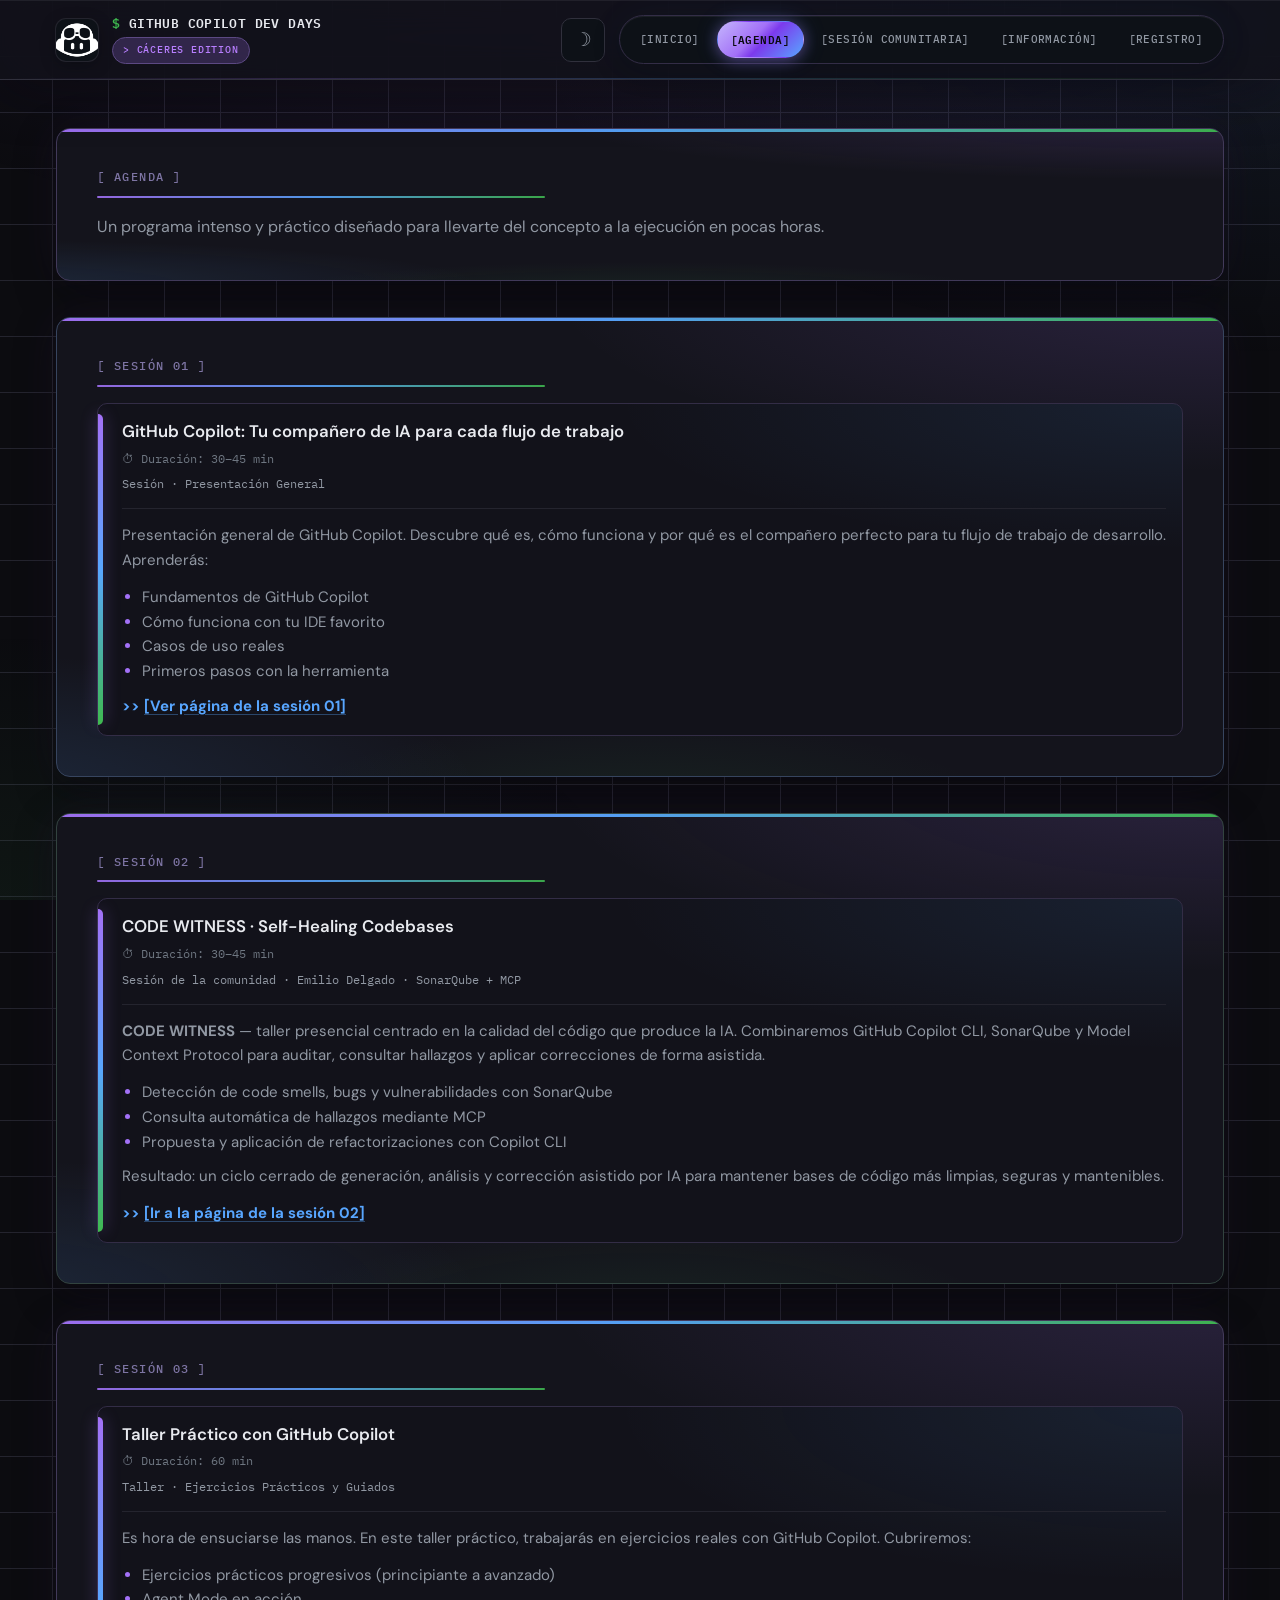
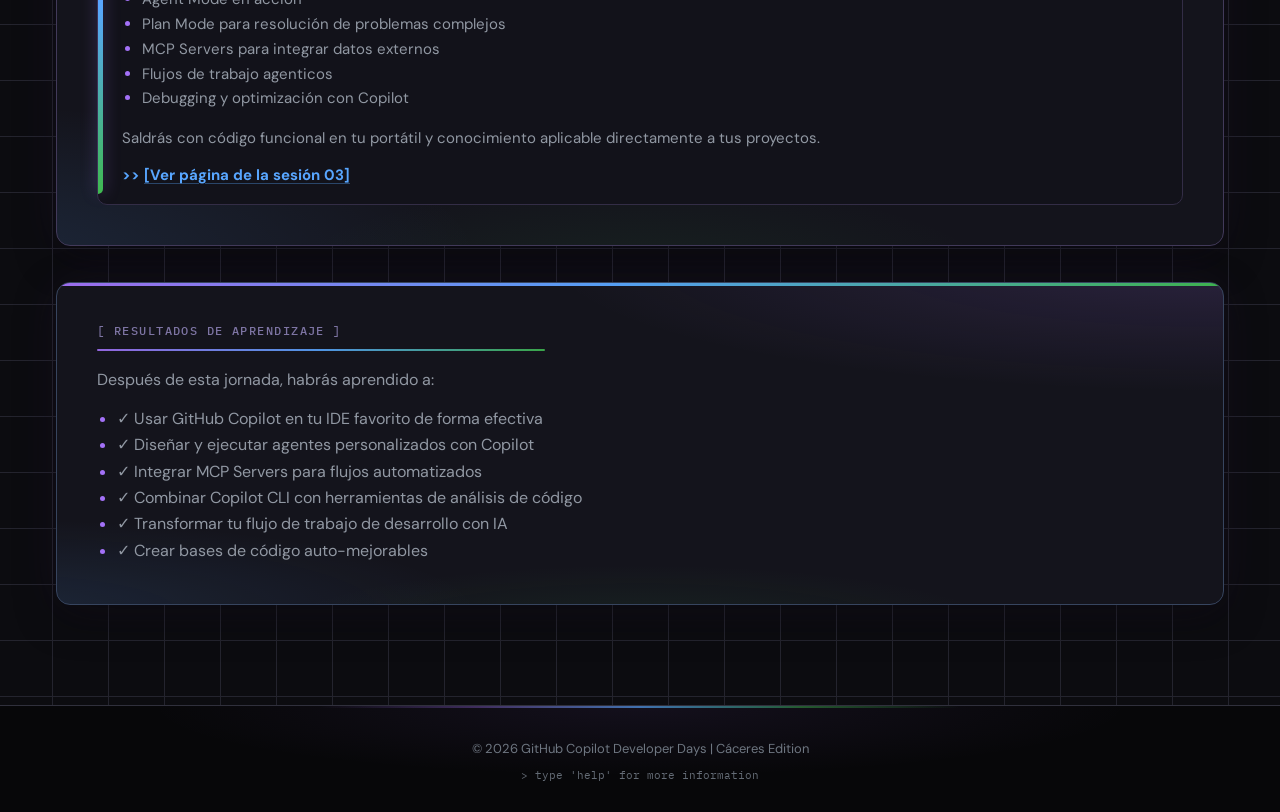
==== commit ff57dcb2: "feat: implement theme toggle and enhance header branding - Added a theme toggle button to switch bet" ====
--- a/pages/agenda.html
+++ b/pages/agenda.html
@@ -3,20 +3,23 @@
 <head>
   <meta charset="UTF-8">
   <meta name="viewport" content="width=device-width, initial-scale=1.0">
+  <script src="../js/theme-init.js"></script>
   <title>GitHub Copilot Developer Days - Agenda</title>
   <link rel="stylesheet" href="../css/style.css">
 </head>
 <body>
   <header>
     <div class="header-brand">
-      <img
-        class="header-brand-logo"
-        src="../assets/github-copilot-header.png"
-        alt="GitHub Copilot"
-        width="42"
-        height="42"
-        decoding="async"
-      >
+      <a href="../index.html" class="header-brand-logo-link" aria-label="Inicio">
+        <img
+          class="header-brand-logo"
+          src="../assets/github-copilot-header.png"
+          alt=""
+          width="42"
+          height="42"
+          decoding="async"
+        >
+      </a>
       <div>
         <div class="header-title">$ GITHUB COPILOT DEV DAYS</div>
         <div class="header-subtitle">> Cáceres Edition</div>
--- a/css/style.css
+++ b/css/style.css
@@ -46,8 +46,82 @@
   --r-xl: 20px;
 
   --ease: cubic-bezier(0.25, 0.46, 0.45, 0.94);
+  --ease-out: cubic-bezier(0.22, 1, 0.36, 1);
+  --ease-spring: cubic-bezier(0.34, 1.2, 0.64, 1);
   --layout-max: 1320px;
   --layout-pad-x: clamp(20px, 5vw, 56px);
+  --shadow-section: 0 12px 40px rgba(0, 0, 0, 0.35);
+  --shadow-lift: 0 20px 56px rgba(0, 0, 0, 0.38);
+  --header-shadow-y: 0 14px 48px rgba(0, 0, 0, 0.38);
+  --surface-inset: rgba(255, 255, 255, 0.06);
+  --cta-text-on-accent: #0c0c10;
+  --nav-active-fg: #0a0a0e;
+}
+
+/* ——— Tema claro ——— */
+html.theme-light {
+  color-scheme: light;
+
+  --bg-deep: #e8ecf3;
+  --bg-base: #f0f4fa;
+  --bg-raised: #ffffff;
+  --bg-card: #ffffff;
+  --bg-input: #f6f8fc;
+
+  --border-subtle: #d1d9e0;
+  --border-default: #c1c9d1;
+  --border-strong: #9aa4b2;
+
+  --text: #1f2328;
+  --text-muted: #59636e;
+  --text-dim: #656d76;
+
+  --accent: #8250df;
+  --accent-hover: #6c3ac0;
+  --accent-muted: rgba(130, 80, 223, 0.14);
+
+  --blue: #0969da;
+  --blue-muted: rgba(9, 105, 218, 0.12);
+
+  --green: #1a7f37;
+  --green-muted: rgba(26, 127, 55, 0.12);
+
+  --amber: #9a6700;
+
+  --link-color: #0969da;
+  --link-hover: #0550ae;
+
+  --focus: #0969da;
+
+  --shadow-section: 0 6px 24px rgba(31, 35, 40, 0.07);
+  --shadow-lift: 0 14px 40px rgba(31, 35, 40, 0.1);
+  --header-shadow-y: 0 6px 28px rgba(31, 35, 40, 0.09);
+  --surface-inset: rgba(255, 255, 255, 0.92);
+  --cta-text-on-accent: #0c0c10;
+  --nav-active-fg: #f6f8fc;
+}
+
+html.theme-light body::before {
+  background:
+    radial-gradient(ellipse 80% 50% at 50% -20%, rgba(130, 80, 223, 0.09), transparent),
+    radial-gradient(ellipse 60% 40% at 100% 0%, rgba(9, 105, 218, 0.07), transparent),
+    radial-gradient(ellipse 50% 30% at 0% 100%, rgba(26, 127, 55, 0.06), transparent);
+}
+
+html.theme-light ::selection {
+  background: rgba(9, 105, 218, 0.22);
+  color: var(--text);
+}
+
+/* Logo del header: asset blanco sobre transparente → visible en fondos claros */
+html.theme-light .header-brand-logo {
+  filter: brightness(0);
+}
+
+@media (hover: hover) and (pointer: fine) {
+  html.theme-light .header-brand-logo-link:hover .header-brand-logo {
+    filter: brightness(0) drop-shadow(0 0 12px color-mix(in srgb, var(--accent) 40%, transparent));
+  }
 }
 
 *,
@@ -104,6 +178,24 @@
     radial-gradient(ellipse 50% 30% at 0% 100%, rgba(63, 185, 80, 0.06), transparent);
 }
 
+@media (prefers-reduced-motion: no-preference) {
+  body::before {
+    animation: studio-ambient 36s ease-in-out infinite alternate;
+  }
+}
+
+@keyframes studio-ambient {
+  0% {
+    opacity: 1;
+    filter: saturate(1);
+  }
+
+  100% {
+    opacity: 0.88;
+    filter: saturate(1.15) hue-rotate(6deg);
+  }
+}
+
 ::selection {
   background: rgba(163, 113, 247, 0.35);
   color: #fff;
@@ -126,40 +218,93 @@
   position: sticky;
   top: 0;
   z-index: 100;
-  display: grid;
-  grid-template-columns: minmax(0, 1fr) auto;
+  display: flex;
+  flex-wrap: wrap;
   align-items: center;
-  column-gap: clamp(14px, 3vw, 28px);
-  row-gap: 12px;
+  gap: clamp(8px, 2vw, 14px);
   min-height: var(--header-h);
   padding: 12px var(--layout-pad-x);
   border-bottom: 1px solid var(--border-default);
   background: rgba(18, 18, 26, 0.78);
-  background: color-mix(in srgb, var(--bg-raised) 82%, transparent);
-  backdrop-filter: blur(18px) saturate(160%);
-  -webkit-backdrop-filter: blur(18px) saturate(160%);
+  background: color-mix(in srgb, var(--bg-raised) 88%, transparent);
+  backdrop-filter: blur(20px) saturate(180%);
+  -webkit-backdrop-filter: blur(20px) saturate(180%);
   box-shadow:
-    0 1px 0 rgba(255, 255, 255, 0.05) inset,
-    0 12px 40px rgba(0, 0, 0, 0.35);
+    0 1px 0 var(--surface-inset) inset,
+    var(--header-shadow-y),
+    0 0 80px color-mix(in srgb, var(--accent) 5%, transparent);
+}
+
+header::after {
+  content: "";
+  position: absolute;
+  left: 0;
+  right: 0;
+  bottom: 0;
+  height: 1px;
+  pointer-events: none;
+  background: linear-gradient(
+    90deg,
+    transparent 0%,
+    color-mix(in srgb, var(--accent) 35%, transparent) 22%,
+    color-mix(in srgb, var(--blue) 40%, transparent) 50%,
+    color-mix(in srgb, var(--green) 25%, transparent) 78%,
+    transparent 100%
+  );
+  opacity: 0.55;
 }
 
 .header-brand {
-  grid-column: 1;
-  grid-row: 1;
+  flex: 1 1 auto;
+  min-width: 0;
   display: flex;
   align-items: center;
   gap: 14px;
-  min-width: 0;
+  order: 1;
+}
+
+.header-brand-logo-link {
+  flex-shrink: 0;
+  display: flex;
+  line-height: 0;
+  text-decoration: none;
+  border-radius: var(--r-md);
+  color: inherit;
+  background: var(--bg-input);
+  box-shadow:
+    0 0 0 1px var(--border-subtle),
+    0 4px 16px rgba(0, 0, 0, 0.25);
+  transition: box-shadow 0.3s var(--ease-out);
+}
+
+.header-brand-logo-link:focus-visible {
+  outline: 2px solid var(--focus);
+  outline-offset: 3px;
 }
 
 .header-brand-logo {
-  flex-shrink: 0;
+  display: block;
   width: 42px;
   height: 42px;
   object-fit: contain;
   border-radius: var(--r-md);
-  box-shadow: 0 0 0 1px var(--border-subtle);
-  background: var(--bg-input);
+  background: transparent;
+  transition:
+    transform 0.3s var(--ease-out),
+    filter 0.3s var(--ease-out);
+}
+
+@media (hover: hover) and (pointer: fine) {
+  .header-brand-logo-link:hover {
+    box-shadow:
+      0 0 0 1px color-mix(in srgb, var(--accent) 35%, var(--border-subtle)),
+      0 8px 28px color-mix(in srgb, var(--accent) 22%, transparent);
+  }
+
+  .header-brand-logo-link:hover .header-brand-logo {
+    transform: scale(1.05);
+    filter: drop-shadow(0 0 12px color-mix(in srgb, var(--accent) 45%, transparent));
+  }
 }
 
 .header-brand > div,
@@ -199,11 +344,56 @@
   border: 1px solid color-mix(in srgb, var(--accent) 38%, var(--border-default));
 }
 
+.theme-toggle {
+  order: 2;
+  flex: 0 0 auto;
+  display: flex;
+  align-items: center;
+  justify-content: center;
+  width: 44px;
+  height: 44px;
+  padding: 0;
+  border: 1px solid var(--border-default);
+  border-radius: var(--r-md);
+  background: var(--bg-input);
+  color: var(--text-muted);
+  font: inherit;
+  font-size: 19px;
+  line-height: 1;
+  cursor: pointer;
+  transition:
+    border-color 0.2s var(--ease-out),
+    background 0.2s var(--ease-out),
+    color 0.2s var(--ease-out),
+    box-shadow 0.2s var(--ease-out),
+    transform 0.2s var(--ease-spring);
+}
+
+.theme-toggle span {
+  position: relative;
+  top: 1px;
+}
+
+@media (hover: hover) and (pointer: fine) {
+  .theme-toggle:hover {
+    border-color: color-mix(in srgb, var(--accent) 40%, var(--border-default));
+    color: var(--accent-hover);
+    background: var(--accent-muted);
+    transform: scale(1.04);
+  }
+}
+
+.theme-toggle[aria-pressed="true"] {
+  border-color: color-mix(in srgb, var(--blue) 35%, var(--border-default));
+  color: var(--blue);
+  background: var(--blue-muted);
+  box-shadow: 0 0 0 1px color-mix(in srgb, var(--blue) 20%, transparent);
+}
+
 .header-menu-toggle {
   display: none;
-  grid-column: 2;
-  grid-row: 1;
-  justify-self: end;
+  order: 3;
+  flex: 0 0 auto;
   align-items: center;
   justify-content: center;
   width: 44px;
@@ -254,9 +444,8 @@
 }
 
 .site-nav {
-  grid-column: 2;
-  grid-row: 1;
-  justify-self: end;
+  order: 4;
+  margin-left: auto;
   display: flex;
   flex-wrap: wrap;
   align-items: center;
@@ -266,8 +455,11 @@
   padding: 5px 6px;
   border-radius: 999px;
   background: var(--bg-input);
-  border: 1px solid var(--border-subtle);
-  box-shadow: inset 0 1px 0 rgba(255, 255, 255, 0.04);
+  border: 1px solid color-mix(in srgb, var(--accent) 12%, var(--border-subtle));
+  box-shadow:
+    inset 0 1px 0 var(--surface-inset),
+    0 6px 28px rgba(0, 0, 0, 0.22),
+    0 0 40px color-mix(in srgb, var(--blue) 4%, transparent);
 }
 
 .site-nav[hidden] {
@@ -287,27 +479,39 @@
   border: 1px solid transparent;
   background: transparent;
   transition:
-    color 0.2s var(--ease),
-    border-color 0.2s var(--ease),
-    background 0.2s var(--ease),
-    transform 0.2s var(--ease),
-    box-shadow 0.2s var(--ease);
+    color 0.25s var(--ease-out),
+    border-color 0.25s var(--ease-out),
+    background 0.25s var(--ease-out),
+    transform 0.25s var(--ease-spring),
+    box-shadow 0.25s var(--ease-out);
 }
 
 @media (hover: hover) and (pointer: fine) {
   .site-nav a:hover {
     color: var(--text);
-    background: rgba(163, 113, 247, 0.12);
-    border-color: color-mix(in srgb, var(--accent) 28%, transparent);
+    background: linear-gradient(
+      145deg,
+      color-mix(in srgb, var(--accent) 18%, transparent),
+      color-mix(in srgb, var(--accent) 8%, transparent)
+    );
+    border-color: color-mix(in srgb, var(--accent) 38%, transparent);
+    transform: translateY(-1px);
+    box-shadow: 0 4px 14px color-mix(in srgb, var(--accent) 15%, transparent);
   }
 }
 
 .site-nav a.active {
-  color: #0a0a0e;
-  background: linear-gradient(135deg, #c4b5fd 0%, var(--accent) 48%, #8b5cf0 100%);
+  color: var(--nav-active-fg);
+  background: linear-gradient(135deg, #c4b5fd 0%, var(--accent) 42%, #7c3aed 55%, #58a6ff 100%);
   border-color: transparent;
   font-weight: 600;
-  box-shadow: 0 2px 12px rgba(163, 113, 247, 0.35);
+  box-shadow:
+    0 2px 14px rgba(163, 113, 247, 0.4),
+    0 0 24px color-mix(in srgb, var(--blue) 18%, transparent);
+}
+
+html.theme-light .site-nav a.active {
+  text-shadow: 0 1px 1px rgba(0, 0, 0, 0.25);
 }
 
 .terminal-btn {
@@ -334,6 +538,48 @@
   padding: 0 var(--layout-pad-x) clamp(36px, 5vw, 52px);
   display: grid;
   gap: clamp(22px, 3.5vw, 36px);
+}
+
+@media (prefers-reduced-motion: no-preference) {
+  main > section {
+    animation: section-rise 0.65s var(--ease-out) backwards;
+  }
+
+  main > section:nth-child(1) {
+    animation-delay: 0.04s;
+  }
+
+  main > section:nth-child(2) {
+    animation-delay: 0.1s;
+  }
+
+  main > section:nth-child(3) {
+    animation-delay: 0.16s;
+  }
+
+  main > section:nth-child(4) {
+    animation-delay: 0.22s;
+  }
+
+  main > section:nth-child(5) {
+    animation-delay: 0.28s;
+  }
+
+  main > section:nth-child(n + 6) {
+    animation-delay: 0.34s;
+  }
+}
+
+@keyframes section-rise {
+  from {
+    opacity: 0;
+    transform: translateY(12px);
+  }
+
+  to {
+    opacity: 1;
+    transform: translateY(0);
+  }
 }
 
 section {
@@ -348,9 +594,12 @@
   padding: clamp(22px, 4vw, 40px);
   box-shadow:
     0 1px 0 rgba(255, 255, 255, 0.05) inset,
-    0 12px 40px rgba(0, 0, 0, 0.35),
+    var(--shadow-section),
     0 0 48px color-mix(in srgb, var(--accent) 7%, transparent);
-  transition: border-color 0.25s var(--ease), box-shadow 0.25s var(--ease);
+  transition:
+    border-color 0.35s var(--ease-out),
+    box-shadow 0.4s var(--ease-out),
+    transform 0.4s var(--ease-out);
   overflow: hidden;
 }
 
@@ -384,12 +633,13 @@
 @media (hover: hover) and (pointer: fine) {
   section:hover {
     border-color: color-mix(in srgb, var(--accent) 32%, var(--border-strong));
+    transform: translateY(-3px);
     box-shadow:
-      0 1px 0 rgba(255, 255, 255, 0.06) inset,
-      0 18px 52px rgba(0, 0, 0, 0.42),
+      0 1px 0 rgba(255, 255, 255, 0.07) inset,
+      var(--shadow-lift),
       0 0 0 1px color-mix(in srgb, var(--blue) 24%, transparent),
-      0 0 52px color-mix(in srgb, var(--accent) 14%, transparent),
-      0 0 80px color-mix(in srgb, var(--green) 10%, transparent);
+      0 0 56px color-mix(in srgb, var(--accent) 16%, transparent),
+      0 0 88px color-mix(in srgb, var(--green) 11%, transparent);
   }
 }
 
@@ -423,12 +673,26 @@
 }
 
 section h3 {
+  position: relative;
   font-size: 1.05rem;
   font-weight: 600;
-  margin: 16px 0 8px;
-  color: var(--text);
+  margin: 18px 0 10px;
+  padding: 2px 0 2px 16px;
+  color: color-mix(in srgb, var(--text) 92%, var(--blue));
   overflow-wrap: break-word;
-  line-height: 1.35;
+  line-height: 1.38;
+}
+
+section h3::before {
+  content: "";
+  position: absolute;
+  left: 0;
+  top: 0.2em;
+  bottom: 0.2em;
+  width: 3px;
+  border-radius: 3px;
+  background: linear-gradient(180deg, var(--accent) 0%, var(--blue) 52%, var(--green) 100%);
+  box-shadow: 0 0 14px color-mix(in srgb, var(--accent) 40%, transparent);
 }
 
 section p {
@@ -444,6 +708,15 @@
 section ul,
 section ol {
   color: var(--text-muted);
+}
+
+section ul li::marker {
+  color: var(--accent);
+}
+
+section ol li::marker {
+  color: var(--blue);
+  font-weight: 600;
 }
 
 a {
@@ -491,13 +764,30 @@
 }
 
 .ascii-box {
-  border: 1px solid var(--border-default);
+  position: relative;
+  border: 1px solid color-mix(in srgb, var(--accent) 14%, var(--border-default));
   border-radius: var(--r-md);
-  background: var(--bg-raised);
+  background:
+    radial-gradient(ellipse 90% 70% at 100% 0%, color-mix(in srgb, var(--accent) 8%, transparent), transparent 55%),
+    var(--bg-raised);
   padding: 16px 18px;
   margin-top: 4px;
   overflow-wrap: break-word;
   max-width: 100%;
+  box-shadow:
+    0 0 36px color-mix(in srgb, var(--blue) 5%, transparent),
+    inset 0 1px 0 rgba(255, 255, 255, 0.04);
+  transition: border-color 0.25s var(--ease-out), box-shadow 0.3s var(--ease-out);
+}
+
+@media (hover: hover) and (pointer: fine) {
+  .ascii-box:hover {
+    border-color: color-mix(in srgb, var(--blue) 28%, var(--border-default));
+    box-shadow:
+      0 8px 32px rgba(0, 0, 0, 0.2),
+      0 0 40px color-mix(in srgb, var(--accent) 10%, transparent),
+      inset 0 1px 0 rgba(255, 255, 255, 0.05);
+  }
 }
 
 .ascii-box-title {
@@ -531,10 +821,14 @@
 a.register-cta {
   display: inline-block;
   margin-top: 8px;
-  padding: 12px 16px;
+  padding: 12px 18px;
   border-radius: var(--r-md);
-  border: 1px solid var(--border-default);
-  background: var(--bg-input);
+  border: 1px solid color-mix(in srgb, var(--blue) 22%, var(--border-default));
+  background: linear-gradient(
+    165deg,
+    color-mix(in srgb, var(--bg-input) 88%, var(--blue-muted)),
+    var(--bg-input)
+  );
   text-decoration: none;
   font-family: var(--font-mono);
   font-size: 12px;
@@ -543,6 +837,12 @@
   color: var(--link-color);
   text-align: center;
   max-width: 100%;
+  box-shadow: 0 4px 20px color-mix(in srgb, var(--blue) 8%, transparent);
+  transition:
+    border-color 0.25s var(--ease-out),
+    background 0.25s var(--ease-out),
+    box-shadow 0.3s var(--ease-out),
+    transform 0.25s var(--ease-spring);
 }
 
 a.register-cta:focus-visible {
@@ -551,9 +851,17 @@
 
 @media (hover: hover) and (pointer: fine) {
   a.register-cta:hover {
-    border-color: var(--accent);
-    background: var(--accent-muted);
+    border-color: color-mix(in srgb, var(--accent) 55%, var(--border-default));
+    background: linear-gradient(
+      165deg,
+      var(--accent-muted),
+      color-mix(in srgb, var(--bg-input) 70%, var(--accent-muted))
+    );
     color: var(--link-hover);
+    transform: translateY(-2px);
+    box-shadow:
+      0 8px 28px color-mix(in srgb, var(--accent) 18%, transparent),
+      0 0 32px color-mix(in srgb, var(--blue) 12%, transparent);
   }
 }
 
@@ -566,6 +874,18 @@
     radial-gradient(ellipse 95% 80% at 100% 0%, color-mix(in srgb, var(--blue) 10%, transparent), transparent 55%),
     var(--bg-raised);
   border: 1px solid color-mix(in srgb, var(--accent) 12%, var(--border-subtle));
+  transition:
+    border-color 0.28s var(--ease-out),
+    box-shadow 0.3s var(--ease-out),
+    transform 0.28s var(--ease-out);
+}
+
+@media (hover: hover) and (pointer: fine) {
+  .session:hover {
+    border-color: color-mix(in srgb, var(--blue) 28%, var(--border-subtle));
+    transform: translateX(3px);
+    box-shadow: -4px 0 24px color-mix(in srgb, var(--accent) 8%, transparent);
+  }
 }
 
 .session::before {
@@ -656,8 +976,20 @@
   aspect-ratio: 1;
   object-fit: cover;
   border-radius: var(--r-md);
-  border: 1px solid var(--border-default);
+  border: 1px solid color-mix(in srgb, var(--accent) 20%, var(--border-default));
   margin-bottom: 12px;
+  box-shadow:
+    0 10px 32px rgba(0, 0, 0, 0.32),
+    0 0 0 1px color-mix(in srgb, var(--blue) 12%, transparent);
+  transition: box-shadow 0.3s var(--ease-out), transform 0.3s var(--ease-out);
+}
+
+@media (hover: hover) and (pointer: fine) {
+  .speaker-card:hover .speaker-avatar {
+    box-shadow:
+      0 14px 40px rgba(0, 0, 0, 0.35),
+      0 0 36px color-mix(in srgb, var(--accent) 15%, transparent);
+  }
 }
 
 .speaker-role {
@@ -709,13 +1041,37 @@
 }
 
 footer {
+  position: relative;
   margin-top: auto;
-  padding: 24px var(--layout-pad-x) 28px;
+  padding: 32px var(--layout-pad-x) 28px;
   text-align: center;
   font-size: 13px;
   color: var(--text-dim);
   border-top: 1px solid var(--border-default);
-  background: var(--bg-deep);
+  background:
+    radial-gradient(ellipse 70% 120% at 50% 0%, color-mix(in srgb, var(--accent) 8%, transparent), transparent 55%),
+    var(--bg-deep);
+}
+
+footer::before {
+  content: "";
+  position: absolute;
+  left: 50%;
+  top: 0;
+  transform: translateX(-50%);
+  width: min(640px, 86%);
+  height: 2px;
+  border-radius: 0 0 4px 4px;
+  background: linear-gradient(
+    90deg,
+    transparent,
+    color-mix(in srgb, var(--accent) 50%, transparent),
+    var(--blue),
+    color-mix(in srgb, var(--green) 70%, transparent),
+    transparent
+  );
+  opacity: 0.65;
+  pointer-events: none;
 }
 
 footer > div + div {
@@ -731,17 +1087,28 @@
   width: min(720px, 100%);
   margin: 0 auto 28px;
   border-radius: var(--r-xl);
-  border: 1px solid var(--border-default);
-  box-shadow: 0 8px 32px rgba(0, 0, 0, 0.45);
+  border: 1px solid color-mix(in srgb, var(--accent) 18%, var(--border-default));
+  box-shadow:
+    0 10px 40px rgba(0, 0, 0, 0.48),
+    0 0 0 1px color-mix(in srgb, var(--blue) 10%, transparent),
+    0 0 60px color-mix(in srgb, var(--accent) 6%, transparent),
+    inset 0 1px 0 rgba(255, 255, 255, 0.04);
   cursor: zoom-in;
-  transition: border-color 0.2s var(--ease), box-shadow 0.2s var(--ease), transform 0.2s var(--ease);
+  transition:
+    border-color 0.35s var(--ease-out),
+    box-shadow 0.4s var(--ease-out),
+    transform 0.4s var(--ease-spring);
 }
 
 @media (hover: hover) and (pointer: fine) {
   .event-image:hover {
-    border-color: color-mix(in srgb, var(--accent) 50%, var(--border-default));
-    box-shadow: 0 12px 40px rgba(163, 113, 247, 0.15);
-    transform: scale(1.015);
+    border-color: color-mix(in srgb, var(--accent) 45%, var(--border-default));
+    box-shadow:
+      0 20px 56px rgba(0, 0, 0, 0.42),
+      0 0 48px color-mix(in srgb, var(--accent) 18%, transparent),
+      0 0 72px color-mix(in srgb, var(--blue) 12%, transparent),
+      inset 0 1px 0 rgba(255, 255, 255, 0.06);
+    transform: scale(1.018) translateY(-2px);
   }
 }
 
@@ -752,18 +1119,55 @@
   place-items: center;
   padding: 24px;
   z-index: 9999;
-  background: rgba(4, 4, 8, 0.94);
-  backdrop-filter: blur(8px);
-  -webkit-backdrop-filter: blur(8px);
+  background: rgba(4, 4, 8, 0.92);
+  backdrop-filter: blur(12px) saturate(140%);
+  -webkit-backdrop-filter: blur(12px) saturate(140%);
   cursor: zoom-out;
+}
+
+@media (prefers-reduced-motion: no-preference) {
+  .image-lightbox {
+    animation: lightbox-fade 0.22s var(--ease-out) both;
+  }
+}
+
+@keyframes lightbox-fade {
+  from {
+    opacity: 0;
+  }
+
+  to {
+    opacity: 1;
+  }
 }
 
 .image-lightbox img {
   max-width: min(1000px, 92vw);
   max-height: 88vh;
   border-radius: var(--r-lg);
-  border: 1px solid var(--border-strong);
-  box-shadow: 0 24px 64px rgba(0, 0, 0, 0.6);
+  border: 1px solid color-mix(in srgb, var(--accent) 25%, var(--border-strong));
+  box-shadow:
+    0 28px 72px rgba(0, 0, 0, 0.65),
+    0 0 80px color-mix(in srgb, var(--accent) 12%, transparent),
+    0 0 0 1px rgba(255, 255, 255, 0.06) inset;
+}
+
+@media (prefers-reduced-motion: no-preference) {
+  .image-lightbox img {
+    animation: lightbox-pop 0.32s var(--ease-spring) both;
+  }
+}
+
+@keyframes lightbox-pop {
+  from {
+    opacity: 0;
+    transform: scale(0.96);
+  }
+
+  to {
+    opacity: 1;
+    transform: scale(1);
+  }
 }
 
 .lightbox-open {
@@ -778,8 +1182,18 @@
 }
 
 body.mobile-nav .header-brand {
-  grid-column: 1;
-  grid-row: 1;
+  flex: 1 1 auto;
+  order: 1;
+}
+
+body.mobile-nav .theme-toggle {
+  order: 2;
+  margin-left: auto;
+}
+
+body.mobile-nav .header-menu-toggle {
+  order: 3;
+  margin-left: 0;
 }
 
 body.mobile-nav .header-brand-logo {
@@ -792,12 +1206,12 @@
 }
 
 body.mobile-nav .site-nav {
+  order: 10;
+  flex-basis: 100%;
+  width: 100%;
+  margin-left: 0;
   display: none;
-  grid-column: 1 / -1;
-  grid-row: 2;
-  justify-self: stretch;
   max-width: none;
-  width: 100%;
   flex-direction: column;
   align-items: stretch;
   gap: 4px;
@@ -1135,10 +1549,16 @@
   font-size: 13px;
   line-height: 1.7;
   color: var(--green);
-  background: var(--bg-input);
-  border: 1px solid var(--border-default);
+  background: linear-gradient(
+    165deg,
+    color-mix(in srgb, var(--bg-input) 94%, var(--green-muted)),
+    var(--bg-input)
+  );
+  border: 1px solid color-mix(in srgb, var(--green) 22%, var(--border-default));
   border-radius: var(--r-md);
-  box-shadow: inset 0 0 0 1px rgba(63, 185, 80, 0.06);
+  box-shadow:
+    inset 0 1px 0 rgba(63, 185, 80, 0.08),
+    0 0 32px color-mix(in srgb, var(--green) 5%, transparent);
 }
 
 @keyframes typing {
@@ -1336,7 +1756,10 @@
 
   section::before,
   .session::before,
-  section h2::after {
+  section h2::after,
+  section h3::before,
+  header::after,
+  footer::before {
     display: none !important;
   }
 
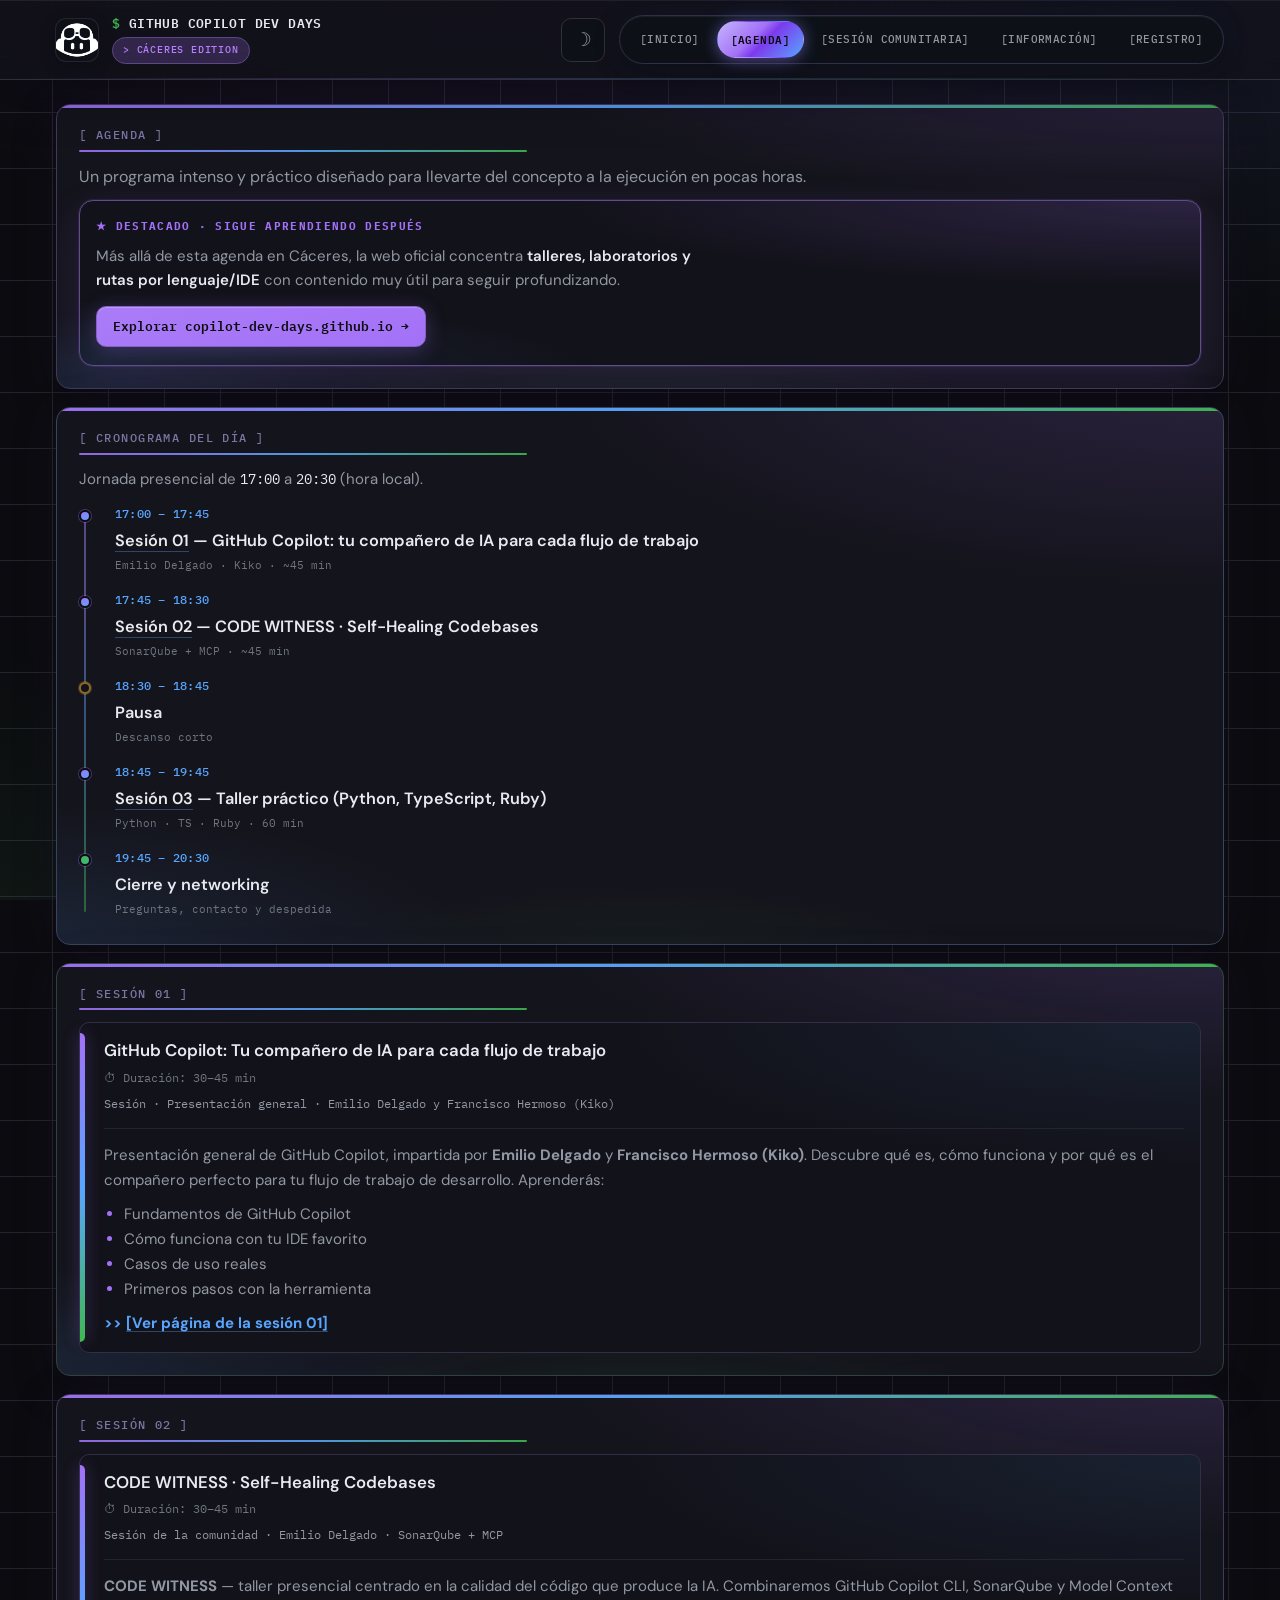
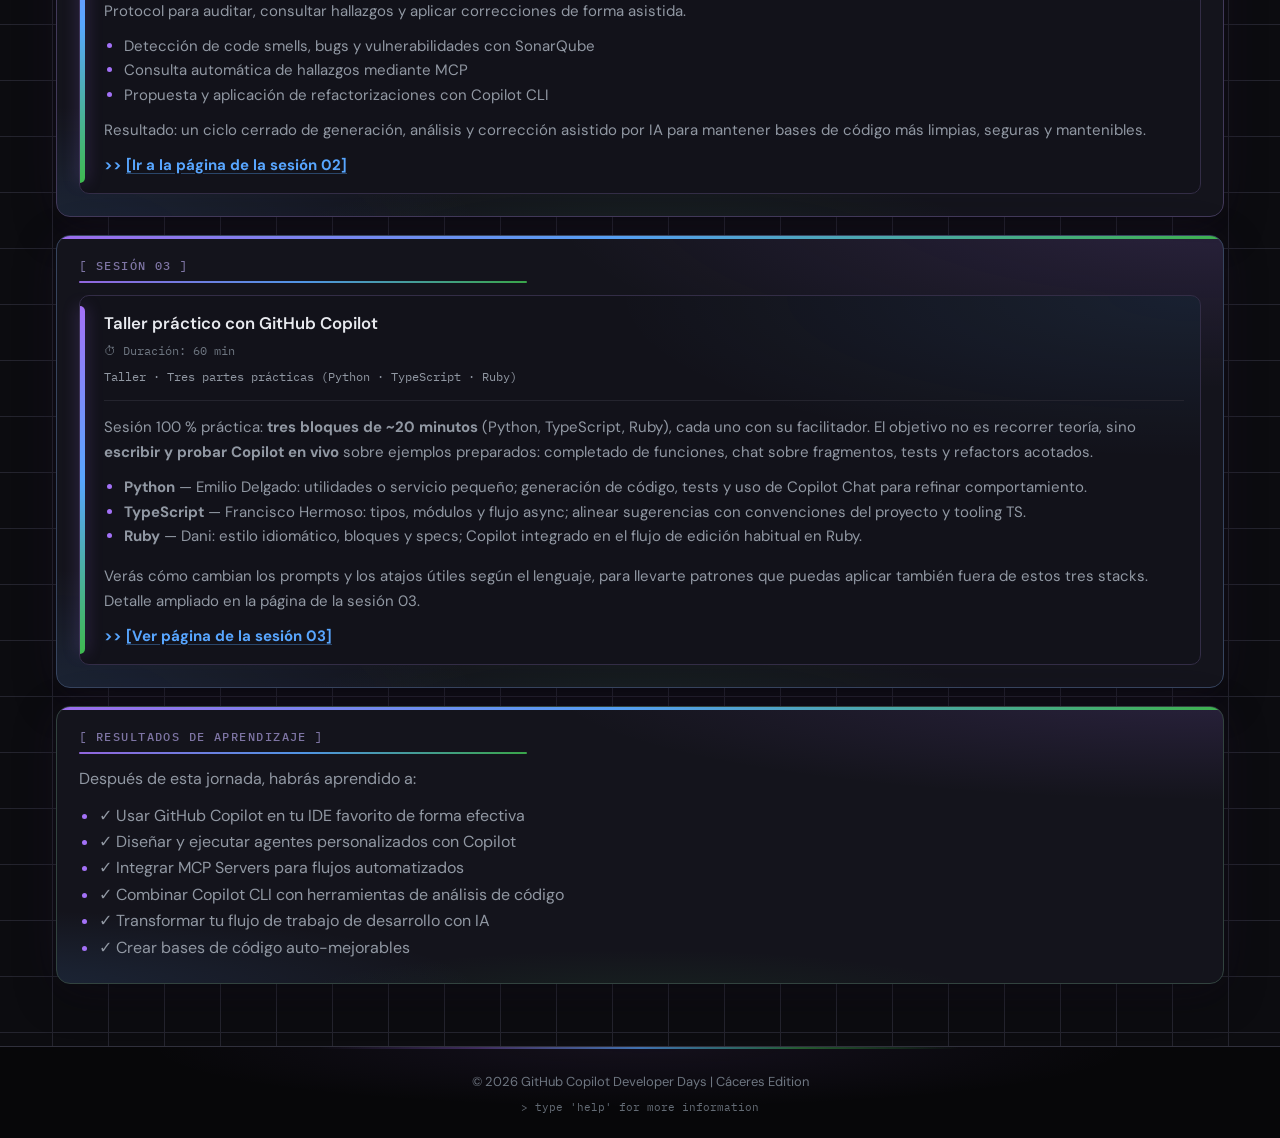
==== commit e218689b: "feat: add favicon and enhance event timeline in multiple pages - Introduced a favicon.ico file for i" ====
--- a/pages/agenda.html
+++ b/pages/agenda.html
@@ -3,6 +3,7 @@
 <head>
   <meta charset="UTF-8">
   <meta name="viewport" content="width=device-width, initial-scale=1.0">
+  <link rel="icon" href="../favicon.ico" type="image/x-icon">
   <script src="../js/theme-init.js"></script>
   <title>GitHub Copilot Developer Days - Agenda</title>
   <link rel="stylesheet" href="../css/style.css">
@@ -39,6 +40,83 @@
     <section>
       <h2>[ AGENDA ]</h2>
       <p>Un programa intenso y práctico diseñado para llevarte del concepto a la ejecución en pocas horas.</p>
+      <aside
+        class="official-devdays-highlight"
+        aria-labelledby="official-devdays-title-agenda"
+      >
+        <p id="official-devdays-title-agenda" class="official-devdays-kicker">★ Destacado · sigue aprendiendo después</p>
+        <p class="official-devdays-text">
+          Más allá de esta agenda en Cáceres, la web oficial concentra <strong>talleres, laboratorios y rutas por lenguaje/IDE</strong> con contenido muy útil para seguir profundizando.
+        </p>
+        <a
+          class="official-devdays-link"
+          href="https://copilot-dev-days.github.io/"
+          target="_blank"
+          rel="noopener noreferrer"
+        >Explorar copilot-dev-days.github.io →</a>
+      </aside>
+    </section>
+
+    <section class="event-timeline-section" aria-labelledby="agenda-timeline-heading">
+      <h2 id="agenda-timeline-heading">[ CRONOGRAMA DEL DÍA ]</h2>
+      <p class="timeline-intro">
+        Jornada presencial de
+        <time datetime="2026-04-17T17:00">17:00</time> a
+        <time datetime="2026-04-17T20:30">20:30</time> (hora local).
+      </p>
+      <ol class="event-timeline">
+        <li class="timeline-item">
+          <span class="timeline-time">
+            <time datetime="2026-04-17T17:00">17:00</time> – <time datetime="2026-04-17T17:45">17:45</time>
+          </span>
+          <div class="timeline-body">
+            <span class="timeline-title">
+              <a href="session-01.html">Sesión 01</a> — GitHub Copilot: tu compañero de IA para cada flujo de trabajo
+            </span>
+            <span class="timeline-meta">Emilio Delgado · Kiko · ~45 min</span>
+          </div>
+        </li>
+        <li class="timeline-item">
+          <span class="timeline-time">
+            <time datetime="2026-04-17T17:45">17:45</time> – <time datetime="2026-04-17T18:30">18:30</time>
+          </span>
+          <div class="timeline-body">
+            <span class="timeline-title">
+              <a href="community-session.html">Sesión 02</a> — CODE WITNESS · Self-Healing Codebases
+            </span>
+            <span class="timeline-meta">SonarQube + MCP · ~45 min</span>
+          </div>
+        </li>
+        <li class="timeline-item timeline-item--break">
+          <span class="timeline-time">
+            <time datetime="2026-04-17T18:30">18:30</time> – <time datetime="2026-04-17T18:45">18:45</time>
+          </span>
+          <div class="timeline-body">
+            <span class="timeline-title">Pausa</span>
+            <span class="timeline-meta">Descanso corto</span>
+          </div>
+        </li>
+        <li class="timeline-item">
+          <span class="timeline-time">
+            <time datetime="2026-04-17T18:45">18:45</time> – <time datetime="2026-04-17T19:45">19:45</time>
+          </span>
+          <div class="timeline-body">
+            <span class="timeline-title">
+              <a href="session-03.html">Sesión 03</a> — Taller práctico (Python, TypeScript, Ruby)
+            </span>
+            <span class="timeline-meta">Python · TS · Ruby · 60 min</span>
+          </div>
+        </li>
+        <li class="timeline-item timeline-item--end">
+          <span class="timeline-time">
+            <time datetime="2026-04-17T19:45">19:45</time> – <time datetime="2026-04-17T20:30">20:30</time>
+          </span>
+          <div class="timeline-body">
+            <span class="timeline-title">Cierre y networking</span>
+            <span class="timeline-meta">Preguntas, contacto y despedida</span>
+          </div>
+        </li>
+      </ol>
     </section>
 
     <section>
@@ -46,10 +124,11 @@
       <div class="session">
         <div class="session-title">GitHub Copilot: Tu compañero de IA para cada flujo de trabajo</div>
         <div class="session-time">⏱ Duración: 30–45 min</div>
-        <div class="session-type">Sesión · Presentación General</div>
+        <div class="session-type">Sesión · Presentación general · Emilio Delgado y Francisco Hermoso (Kiko)</div>
         <div class="session-desc">
           <p>
-            Presentación general de GitHub Copilot. Descubre qué es, cómo funciona y por qué es el 
+            Presentación general de GitHub Copilot, impartida por <strong>Emilio Delgado</strong> y
+            <strong>Francisco Hermoso (Kiko)</strong>. Descubre qué es, cómo funciona y por qué es el
             compañero perfecto para tu flujo de trabajo de desarrollo. Aprenderás:
           </p>
           <ul style="margin-top: 10px;">
@@ -96,25 +175,33 @@
     <section>
       <h2>[ SESIÓN 03 ]</h2>
       <div class="session">
-        <div class="session-title">Taller Práctico con GitHub Copilot</div>
+        <div class="session-title">Taller práctico con GitHub Copilot</div>
         <div class="session-time">⏱ Duración: 60 min</div>
-        <div class="session-type">Taller · Ejercicios Prácticos y Guiados</div>
+        <div class="session-type">Taller · Tres partes prácticas (Python · TypeScript · Ruby)</div>
         <div class="session-desc">
           <p>
-            Es hora de ensuciarse las manos. En este taller práctico, trabajarás en ejercicios reales 
-            con GitHub Copilot. Cubriremos:
+            Sesión 100 % práctica: <strong>tres bloques de ~20 minutos</strong> (Python, TypeScript, Ruby), cada
+            uno con su facilitador. El objetivo no es recorrer teoría, sino <strong>escribir y probar Copilot en
+            vivo</strong> sobre ejemplos preparados: completado de funciones, chat sobre fragmentos, tests y
+            refactors acotados.
           </p>
           <ul style="margin-top: 10px;">
-            <li>Ejercicios prácticos progresivos (principiante a avanzado)</li>
-            <li>Agent Mode en acción</li>
-            <li>Plan Mode para resolución de problemas complejos</li>
-            <li>MCP Servers para integrar datos externos</li>
-            <li>Flujos de trabajo agenticos</li>
-            <li>Debugging y optimización con Copilot</li>
+            <li>
+              <strong>Python</strong> — Emilio Delgado: utilidades o servicio pequeño; generación de código,
+              tests y uso de Copilot Chat para refinar comportamiento.
+            </li>
+            <li>
+              <strong>TypeScript</strong> — Francisco Hermoso: tipos, módulos y flujo async; alinear sugerencias
+              con convenciones del proyecto y tooling TS.
+            </li>
+            <li>
+              <strong>Ruby</strong> — Dani: estilo idiomático, bloques y specs; Copilot integrado en el flujo de
+              edición habitual en Ruby.
+            </li>
           </ul>
           <p style="margin-top: 15px;">
-            Saldrás con código funcional en tu portátil y conocimiento aplicable directamente a tus 
-            proyectos.
+            Verás cómo cambian los prompts y los atajos útiles según el lenguaje, para llevarte patrones que
+            puedas aplicar también fuera de estos tres stacks. Detalle ampliado en la página de la sesión 03.
           </p>
           <p style="margin-top: 10px; color: var(--link-color);">
             <strong>&gt;&gt; <a href="session-03.html">[Ver página de la sesión 03]</a></strong>
--- a/css/style.css
+++ b/css/style.css
@@ -50,6 +50,11 @@
   --ease-spring: cubic-bezier(0.34, 1.2, 0.64, 1);
   --layout-max: 1320px;
   --layout-pad-x: clamp(20px, 5vw, 56px);
+  /* Ritmo vertical entre bloques (main grid, secciones) */
+  --section-gap: 18px;
+  --section-pad: clamp(16px, 2.4vw, 22px);
+  --main-margin-y: clamp(14px, 2.5vw, 24px);
+  --main-pad-bottom: clamp(28px, 4vw, 38px);
   --shadow-section: 0 12px 40px rgba(0, 0, 0, 0.35);
   --shadow-lift: 0 20px 56px rgba(0, 0, 0, 0.38);
   --header-shadow-y: 0 14px 48px rgba(0, 0, 0, 0.38);
@@ -534,10 +539,10 @@
 /* ——— Layout ——— */
 main {
   width: min(var(--layout-max), 100%);
-  margin: clamp(24px, 5vw, 48px) auto;
-  padding: 0 var(--layout-pad-x) clamp(36px, 5vw, 52px);
+  margin: var(--main-margin-y) auto;
+  padding: 0 var(--layout-pad-x) var(--main-pad-bottom);
   display: grid;
-  gap: clamp(22px, 3.5vw, 36px);
+  gap: var(--section-gap);
 }
 
 @media (prefers-reduced-motion: no-preference) {
@@ -591,7 +596,7 @@
     radial-gradient(ellipse 85% 55% at -8% 102%, color-mix(in srgb, var(--blue) 13%, transparent), transparent 52%),
     radial-gradient(ellipse 65% 42% at 50% 108%, color-mix(in srgb, var(--green) 9%, transparent), transparent 48%),
     var(--bg-card);
-  padding: clamp(22px, 4vw, 40px);
+  padding: var(--section-pad);
   box-shadow:
     0 1px 0 rgba(255, 255, 255, 0.05) inset,
     var(--shadow-section),
@@ -651,8 +656,8 @@
   letter-spacing: 0.12em;
   text-transform: uppercase;
   color: color-mix(in srgb, var(--text-dim) 70%, var(--accent));
-  margin-bottom: 16px;
-  padding-bottom: 12px;
+  margin-bottom: 12px;
+  padding-bottom: 8px;
   border-bottom: none;
   overflow-wrap: break-word;
   word-wrap: break-word;
@@ -676,7 +681,7 @@
   position: relative;
   font-size: 1.05rem;
   font-weight: 600;
-  margin: 18px 0 10px;
+  margin: 14px 0 8px;
   padding: 2px 0 2px 16px;
   color: color-mix(in srgb, var(--text) 92%, var(--blue));
   overflow-wrap: break-word;
@@ -696,7 +701,7 @@
 }
 
 section p {
-  margin-bottom: 12px;
+  margin-bottom: 10px;
   overflow-wrap: break-word;
   color: var(--text-muted);
 }
@@ -901,7 +906,7 @@
 }
 
 .session + .session {
-  margin-top: 14px;
+  margin-top: 10px;
 }
 
 .session-title {
@@ -943,10 +948,213 @@
   margin-bottom: 8px;
 }
 
+/* Cronograma / timeline del evento */
+.event-timeline-section {
+  margin-top: 0;
+}
+
+.timeline-intro {
+  margin: 0 0 12px;
+  font-size: 0.9375rem;
+  color: var(--text-muted);
+}
+
+.timeline-intro time {
+  font-family: var(--font-mono);
+  font-size: 0.9em;
+  color: var(--text);
+}
+
+.event-timeline {
+  list-style: none;
+  margin: 0;
+  padding: 0 0 4px;
+  position: relative;
+}
+
+.event-timeline::before {
+  content: "";
+  position: absolute;
+  left: 5px;
+  top: 10px;
+  bottom: 10px;
+  width: 2px;
+  border-radius: 2px;
+  background: linear-gradient(
+    180deg,
+    color-mix(in srgb, var(--accent) 55%, var(--border-subtle)),
+    color-mix(in srgb, var(--blue) 45%, var(--border-subtle)),
+    color-mix(in srgb, var(--green) 50%, var(--border-subtle))
+  );
+  opacity: 0.85;
+}
+
+.timeline-item {
+  position: relative;
+  padding: 0 0 16px 36px;
+}
+
+.timeline-item:last-child {
+  padding-bottom: 0;
+}
+
+.timeline-item::before {
+  content: "";
+  position: absolute;
+  left: 0;
+  top: 6px;
+  width: 12px;
+  height: 12px;
+  border-radius: 50%;
+  background: linear-gradient(145deg, var(--accent), var(--blue));
+  border: 2px solid var(--bg-base);
+  box-shadow: 0 0 0 1px color-mix(in srgb, var(--accent) 35%, transparent);
+  z-index: 1;
+}
+
+.timeline-item--break::before {
+  background: var(--bg-raised);
+  border-color: color-mix(in srgb, var(--amber) 55%, var(--border-default));
+  box-shadow: 0 0 0 1px color-mix(in srgb, var(--amber) 28%, transparent);
+}
+
+.timeline-item--end::before {
+  background: linear-gradient(145deg, var(--green), color-mix(in srgb, var(--green) 70%, var(--blue)));
+}
+
+.timeline-time {
+  display: block;
+  font-family: var(--font-mono);
+  font-size: 12px;
+  font-weight: 500;
+  letter-spacing: 0.02em;
+  color: var(--blue);
+  margin-bottom: 6px;
+}
+
+.timeline-time time {
+  white-space: nowrap;
+}
+
+.timeline-body {
+  display: flex;
+  flex-direction: column;
+  gap: 4px;
+}
+
+.timeline-title {
+  font-size: 1.02rem;
+  font-weight: 600;
+  color: var(--text);
+  line-height: 1.35;
+}
+
+.timeline-title a {
+  color: inherit;
+  text-decoration: none;
+  border-bottom: 1px solid color-mix(in srgb, var(--link-color) 35%, transparent);
+  transition: color 0.2s var(--ease), border-color 0.2s var(--ease);
+}
+
+@media (hover: hover) and (pointer: fine) {
+  .timeline-title a:hover {
+    color: var(--link-hover);
+    border-bottom-color: var(--link-hover);
+  }
+}
+
+.timeline-meta {
+  font-family: var(--font-mono);
+  font-size: 11px;
+  color: var(--text-dim);
+}
+
+/* Destacado: web global GitHub Copilot Dev Days (recursos oficiales) */
+.official-devdays-highlight {
+  margin: 0;
+  padding: 16px 16px 18px;
+  border-radius: var(--r-lg);
+  border: 1px solid color-mix(in srgb, var(--accent) 42%, var(--border-default));
+  background:
+    radial-gradient(ellipse 110% 100% at 100% 0%, color-mix(in srgb, var(--accent) 18%, transparent), transparent 52%),
+    radial-gradient(ellipse 90% 80% at 0% 100%, color-mix(in srgb, var(--blue) 12%, transparent), transparent 50%),
+    var(--bg-raised);
+  box-shadow:
+    0 0 0 1px color-mix(in srgb, var(--accent) 12%, transparent),
+    0 12px 40px color-mix(in srgb, var(--accent) 14%, transparent);
+}
+
+.official-devdays-kicker {
+  margin: 0 0 10px;
+  font-family: var(--font-mono);
+  font-size: 11px;
+  font-weight: 700;
+  letter-spacing: 0.12em;
+  text-transform: uppercase;
+  color: var(--accent);
+}
+
+.official-devdays-text {
+  margin: 0 0 14px;
+  font-size: 0.9375rem;
+  line-height: 1.55;
+  color: var(--text-muted);
+  max-width: 62ch;
+}
+
+.official-devdays-text strong {
+  color: var(--text);
+  font-weight: 600;
+}
+
+a.official-devdays-link {
+  display: inline-flex;
+  align-items: center;
+  gap: 8px;
+  margin: 0;
+  padding: 11px 16px;
+  border-radius: var(--r-md);
+  font-family: var(--font-mono);
+  font-size: 13px;
+  font-weight: 600;
+  line-height: 1.35;
+  text-decoration: none;
+  color: var(--cta-text-on-accent);
+  background: linear-gradient(165deg, color-mix(in srgb, var(--accent) 92%, #fff), var(--accent));
+  border: 1px solid color-mix(in srgb, var(--accent) 70%, var(--border-strong));
+  box-shadow:
+    0 4px 20px color-mix(in srgb, var(--accent) 28%, transparent),
+    inset 0 1px 0 color-mix(in srgb, #fff 22%, transparent);
+  transition:
+    transform 0.25s var(--ease-spring),
+    box-shadow 0.3s var(--ease-out),
+    filter 0.2s var(--ease);
+}
+
+a.official-devdays-link:focus-visible {
+  outline: 2px solid var(--focus);
+  outline-offset: 3px;
+}
+
+@media (hover: hover) and (pointer: fine) {
+  a.official-devdays-link:hover {
+    filter: brightness(1.06);
+    transform: translateY(-2px);
+    box-shadow:
+      0 8px 28px color-mix(in srgb, var(--accent) 38%, transparent),
+      inset 0 1px 0 color-mix(in srgb, #fff 28%, transparent);
+  }
+}
+
+html.theme-light a.official-devdays-link {
+  color: #f6f8fc;
+  text-shadow: 0 1px 1px rgba(0, 0, 0, 0.2);
+}
+
 .speaker-grid {
-  margin-top: 8px;
+  margin-top: 6px;
   display: grid;
-  gap: 16px;
+  gap: 14px;
   grid-template-columns: repeat(auto-fit, minmax(min(100%, 260px), 1fr));
 }
 
@@ -1043,7 +1251,7 @@
 footer {
   position: relative;
   margin-top: auto;
-  padding: 32px var(--layout-pad-x) 28px;
+  padding: 24px var(--layout-pad-x) 22px;
   text-align: center;
   font-size: 13px;
   color: var(--text-dim);
@@ -1085,7 +1293,7 @@
 .event-image {
   display: block;
   width: min(720px, 100%);
-  margin: 0 auto 28px;
+  margin: 0 auto 18px;
   border-radius: var(--r-xl);
   border: 1px solid color-mix(in srgb, var(--accent) 18%, var(--border-default));
   box-shadow:
@@ -1236,7 +1444,7 @@
 }
 
 body.mobile-nav section {
-  padding: 16px 18px;
+  padding: 14px 16px;
 }
 
 body.mobile-nav .event-image {
@@ -1245,7 +1453,7 @@
 
 /* ——— Home ——— */
 .home-main {
-  min-height: calc(100vh - 200px);
+  min-height: auto;
   display: grid;
   align-content: start;
   justify-items: stretch;
@@ -1278,7 +1486,30 @@
   background-clip: text;
   -webkit-text-fill-color: transparent;
   color: transparent;
-  margin-bottom: 12px;
+  margin-bottom: 8px;
+}
+
+.hero-event-date {
+  width: fit-content;
+  max-width: 100%;
+  margin: 0 auto 14px;
+  padding: 10px 20px;
+  border-radius: var(--r-md);
+  font-family: var(--font-mono);
+  font-size: clamp(0.95rem, 2.4vw, 1.125rem);
+  font-weight: 600;
+  letter-spacing: 0.02em;
+  color: var(--text);
+  background:
+    linear-gradient(135deg, color-mix(in srgb, var(--accent-muted) 85%, transparent), color-mix(in srgb, var(--blue-muted) 85%, transparent));
+  border: 1px solid color-mix(in srgb, var(--accent) 40%, var(--border-default));
+  box-shadow:
+    0 0 0 1px color-mix(in srgb, var(--accent) 12%, transparent),
+    0 8px 28px color-mix(in srgb, var(--accent) 18%, transparent);
+}
+
+.hero-event-date time {
+  font-variant-numeric: tabular-nums;
 }
 
 .typing-line {
@@ -1376,7 +1607,7 @@
     radial-gradient(ellipse 75% 55% at 12% 88%, color-mix(in srgb, var(--green) 10%, transparent), transparent 50%),
     radial-gradient(ellipse 60% 45% at 50% 0%, color-mix(in srgb, var(--blue) 8%, transparent), transparent 45%),
     var(--bg-card);
-  padding: clamp(20px, 4vw, 30px);
+  padding: clamp(16px, 3vw, 24px);
   border: 1px solid color-mix(in srgb, var(--blue) 18%, var(--border-subtle));
   box-shadow: inset 0 1px 0 rgba(255, 255, 255, 0.06);
 }
@@ -1395,7 +1626,7 @@
   display: flex;
   flex-wrap: wrap;
   gap: 10px;
-  margin-bottom: 18px;
+  margin-bottom: 14px;
 }
 
 .spotlight-chip {
@@ -1821,4 +2052,31 @@
     border: 1px solid #ccc;
     box-shadow: none;
   }
-}
+
+  aside.official-devdays-highlight,
+  .official-devdays-highlight {
+    break-inside: avoid;
+    box-shadow: none;
+    border: 1px solid #ccc;
+    background: #f6f8fa;
+    color: #222;
+  }
+
+  .official-devdays-text,
+  .official-devdays-text strong {
+    color: #222;
+  }
+
+  .official-devdays-kicker {
+    color: #553098;
+  }
+
+  a.official-devdays-link {
+    color: #0550ae;
+    background: #fff;
+    border: 1px solid #333;
+    box-shadow: none;
+    text-shadow: none;
+    filter: none;
+  }
+}
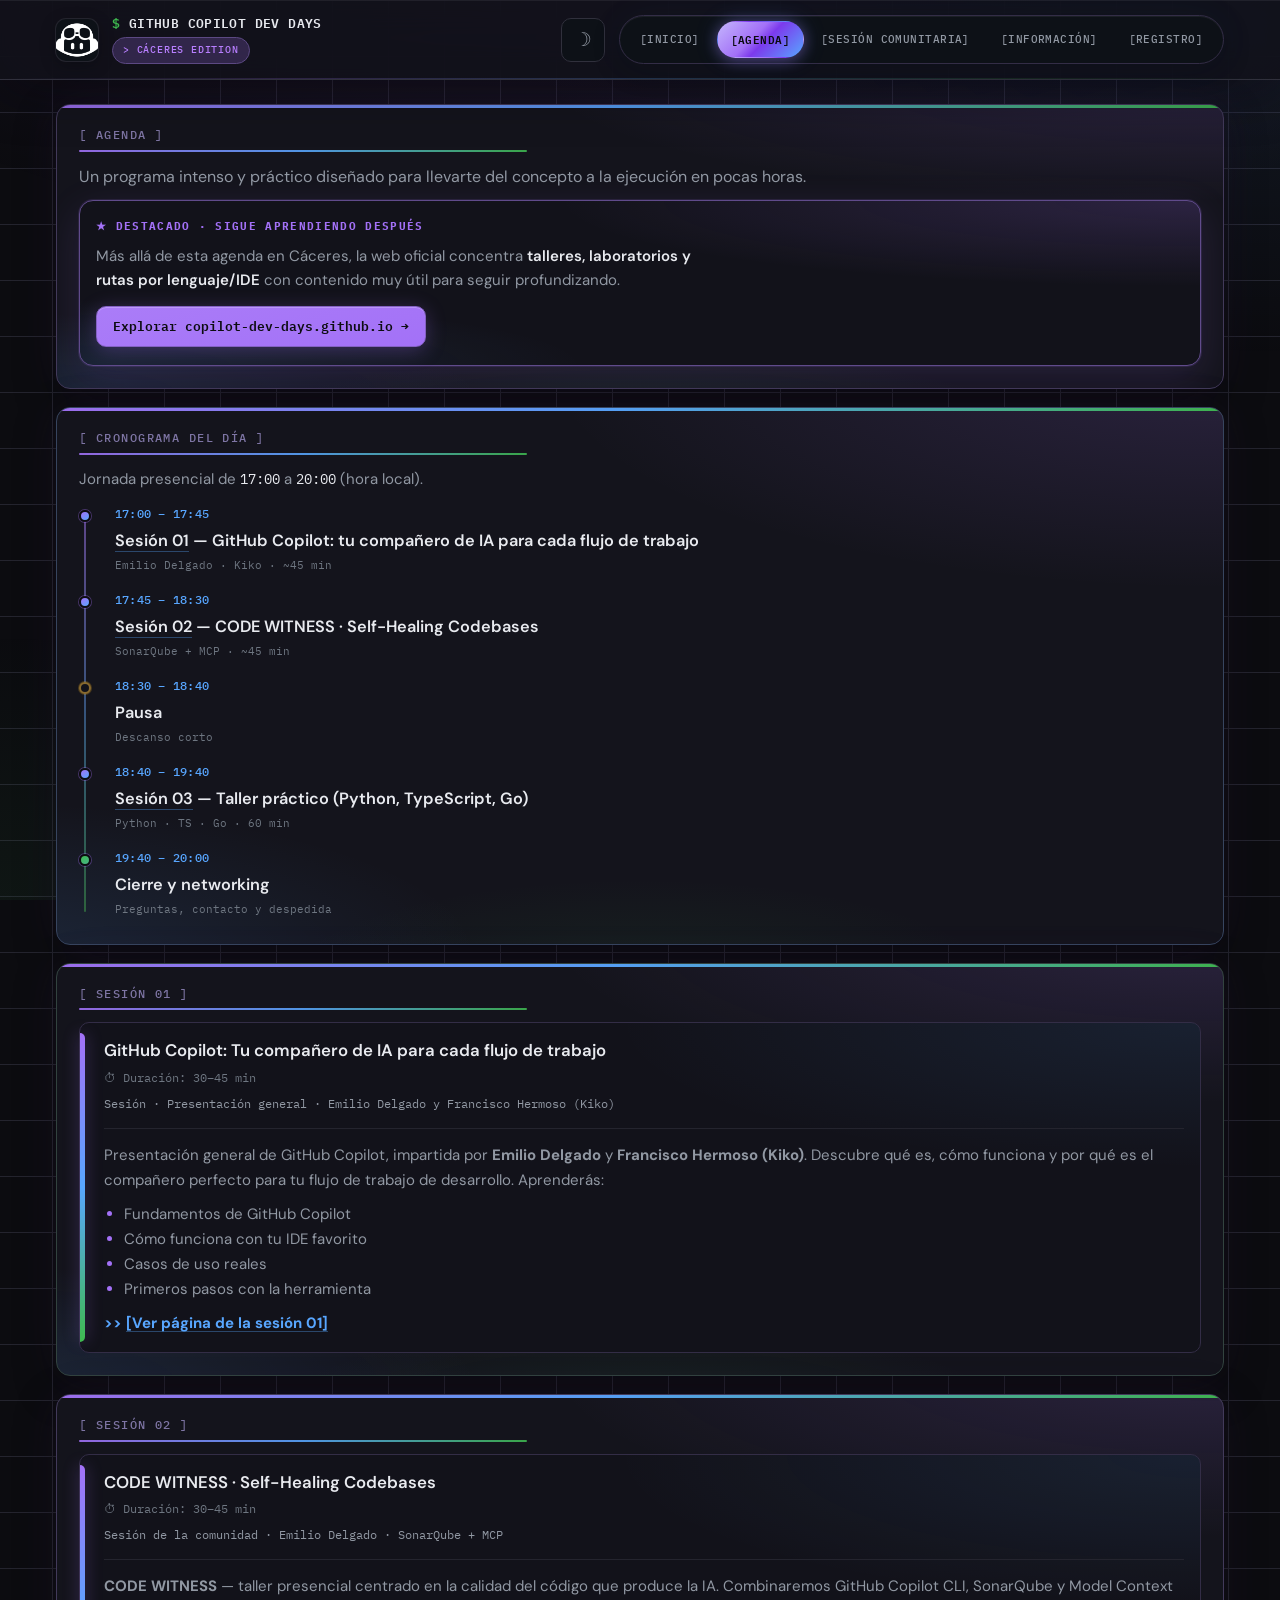
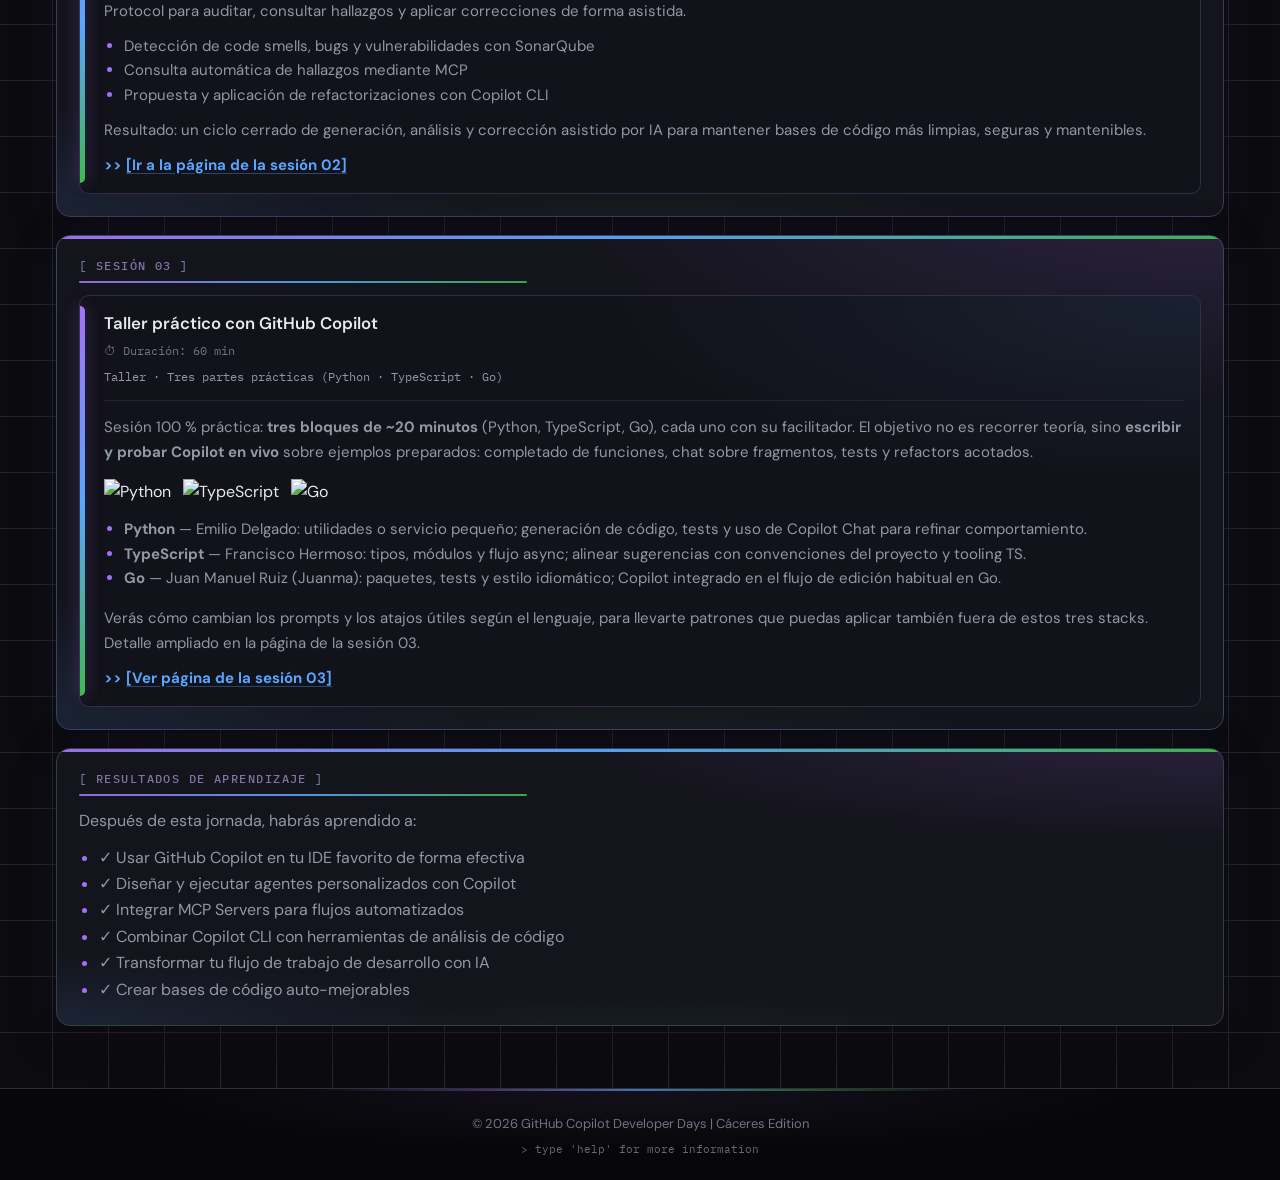
==== commit 867b380f: "feat: update session details and enhance event timeline - Changed session 03 details to reflect the " ====
--- a/pages/agenda.html
+++ b/pages/agenda.html
@@ -62,7 +62,7 @@
       <p class="timeline-intro">
         Jornada presencial de
         <time datetime="2026-04-17T17:00">17:00</time> a
-        <time datetime="2026-04-17T20:30">20:30</time> (hora local).
+        <time datetime="2026-04-17T20:00">20:00</time> (hora local).
       </p>
       <ol class="event-timeline">
         <li class="timeline-item">
@@ -89,7 +89,7 @@
         </li>
         <li class="timeline-item timeline-item--break">
           <span class="timeline-time">
-            <time datetime="2026-04-17T18:30">18:30</time> – <time datetime="2026-04-17T18:45">18:45</time>
+            <time datetime="2026-04-17T18:30">18:30</time> – <time datetime="2026-04-17T18:40">18:40</time>
           </span>
           <div class="timeline-body">
             <span class="timeline-title">Pausa</span>
@@ -98,18 +98,18 @@
         </li>
         <li class="timeline-item">
           <span class="timeline-time">
-            <time datetime="2026-04-17T18:45">18:45</time> – <time datetime="2026-04-17T19:45">19:45</time>
+            <time datetime="2026-04-17T18:40">18:40</time> – <time datetime="2026-04-17T19:40">19:40</time>
           </span>
           <div class="timeline-body">
             <span class="timeline-title">
-              <a href="session-03.html">Sesión 03</a> — Taller práctico (Python, TypeScript, Ruby)
+              <a href="session-03.html">Sesión 03</a> — Taller práctico (Python, TypeScript, Go)
             </span>
-            <span class="timeline-meta">Python · TS · Ruby · 60 min</span>
+            <span class="timeline-meta">Python · TS · Go · 60 min</span>
           </div>
         </li>
         <li class="timeline-item timeline-item--end">
           <span class="timeline-time">
-            <time datetime="2026-04-17T19:45">19:45</time> – <time datetime="2026-04-17T20:30">20:30</time>
+            <time datetime="2026-04-17T19:40">19:40</time> – <time datetime="2026-04-17T20:00">20:00</time>
           </span>
           <div class="timeline-body">
             <span class="timeline-title">Cierre y networking</span>
@@ -177,14 +177,37 @@
       <div class="session">
         <div class="session-title">Taller práctico con GitHub Copilot</div>
         <div class="session-time">⏱ Duración: 60 min</div>
-        <div class="session-type">Taller · Tres partes prácticas (Python · TypeScript · Ruby)</div>
+        <div class="session-type">Taller · Tres partes prácticas (Python · TypeScript · Go)</div>
         <div class="session-desc">
           <p>
-            Sesión 100 % práctica: <strong>tres bloques de ~20 minutos</strong> (Python, TypeScript, Ruby), cada
+            Sesión 100 % práctica: <strong>tres bloques de ~20 minutos</strong> (Python, TypeScript, Go), cada
             uno con su facilitador. El objetivo no es recorrer teoría, sino <strong>escribir y probar Copilot en
             vivo</strong> sobre ejemplos preparados: completado de funciones, chat sobre fragmentos, tests y
             refactors acotados.
           </p>
+          <div class="lang-badges" role="group" aria-label="Lenguajes del taller (sesión 03)">
+            <img
+              src="https://img.shields.io/badge/Python-3776AB?style=for-the-badge&logo=python&logoColor=white"
+              alt="Python"
+              height="28"
+              loading="lazy"
+              decoding="async"
+            >
+            <img
+              src="https://img.shields.io/badge/TypeScript-3178C6?style=for-the-badge&logo=typescript&logoColor=white"
+              alt="TypeScript"
+              height="28"
+              loading="lazy"
+              decoding="async"
+            >
+            <img
+              src="https://img.shields.io/badge/Go-00ADD8?style=for-the-badge&logo=go&logoColor=white"
+              alt="Go"
+              height="28"
+              loading="lazy"
+              decoding="async"
+            >
+          </div>
           <ul style="margin-top: 10px;">
             <li>
               <strong>Python</strong> — Emilio Delgado: utilidades o servicio pequeño; generación de código,
@@ -195,8 +218,8 @@
               con convenciones del proyecto y tooling TS.
             </li>
             <li>
-              <strong>Ruby</strong> — Dani: estilo idiomático, bloques y specs; Copilot integrado en el flujo de
-              edición habitual en Ruby.
+              <strong>Go</strong> — Juan Manuel Ruiz (Juanma): paquetes, tests y estilo idiomático; Copilot
+              integrado en el flujo de edición habitual en Go.
             </li>
           </ul>
           <p style="margin-top: 15px;">
--- a/css/style.css
+++ b/css/style.css
@@ -1200,18 +1200,58 @@
   }
 }
 
+/* Franja de sesiones / rol: chips independientes (flex-wrap) */
 .speaker-role {
-  display: inline-block;
-  font-family: var(--font-mono);
-  font-size: 10px;
-  font-weight: 500;
-  letter-spacing: 0.08em;
+  display: flex;
+  flex-wrap: wrap;
+  gap: 6px 8px;
+  align-items: center;
+  margin: 0 0 12px;
+  max-width: 100%;
+}
+
+.speaker-role-chip {
+  display: inline-flex;
+  align-items: center;
+  justify-content: center;
+  font-family: var(--font-sans);
+  font-size: 0.6875rem;
+  font-weight: 600;
+  letter-spacing: 0.06em;
   text-transform: uppercase;
-  color: var(--accent);
-  background: var(--accent-muted);
+  line-height: 1.25;
+  color: color-mix(in srgb, var(--accent) 88%, var(--text));
+  background: linear-gradient(
+    145deg,
+    color-mix(in srgb, var(--accent) 16%, transparent) 0%,
+    color-mix(in srgb, var(--blue) 8%, transparent) 100%
+  );
+  border: 1px solid color-mix(in srgb, var(--accent) 28%, var(--border-default));
   border-radius: 999px;
-  padding: 4px 10px;
-  margin-bottom: 10px;
+  padding: 6px 12px;
+  box-shadow:
+    inset 0 1px 0 color-mix(in srgb, #fff 14%, transparent),
+    0 1px 2px rgba(0, 0, 0, 0.12);
+  transition:
+    border-color 0.2s var(--ease),
+    box-shadow 0.2s var(--ease),
+    transform 0.2s var(--ease);
+}
+
+html.theme-light .speaker-role-chip {
+  color: color-mix(in srgb, var(--accent) 75%, var(--text));
+  box-shadow:
+    inset 0 1px 0 color-mix(in srgb, #fff 55%, transparent),
+    0 1px 2px rgba(31, 35, 40, 0.06);
+}
+
+@media (hover: hover) and (pointer: fine) {
+  .speaker-card:hover .speaker-role-chip {
+    border-color: color-mix(in srgb, var(--blue) 35%, var(--border-default));
+    box-shadow:
+      inset 0 1px 0 color-mix(in srgb, #fff 16%, transparent),
+      0 2px 8px color-mix(in srgb, var(--accent) 12%, transparent);
+  }
 }
 
 .speaker-name {
@@ -1246,6 +1286,23 @@
   font-weight: 500;
   overflow-wrap: anywhere;
   word-break: break-word;
+}
+
+/* Badges de lenguajes (Shields.io) */
+.lang-badges {
+  display: flex;
+  flex-wrap: wrap;
+  gap: 10px 12px;
+  align-items: center;
+  margin: 14px 0 0;
+  padding: 0;
+}
+
+.lang-badges img {
+  height: 28px;
+  width: auto;
+  display: block;
+  vertical-align: middle;
 }
 
 footer {
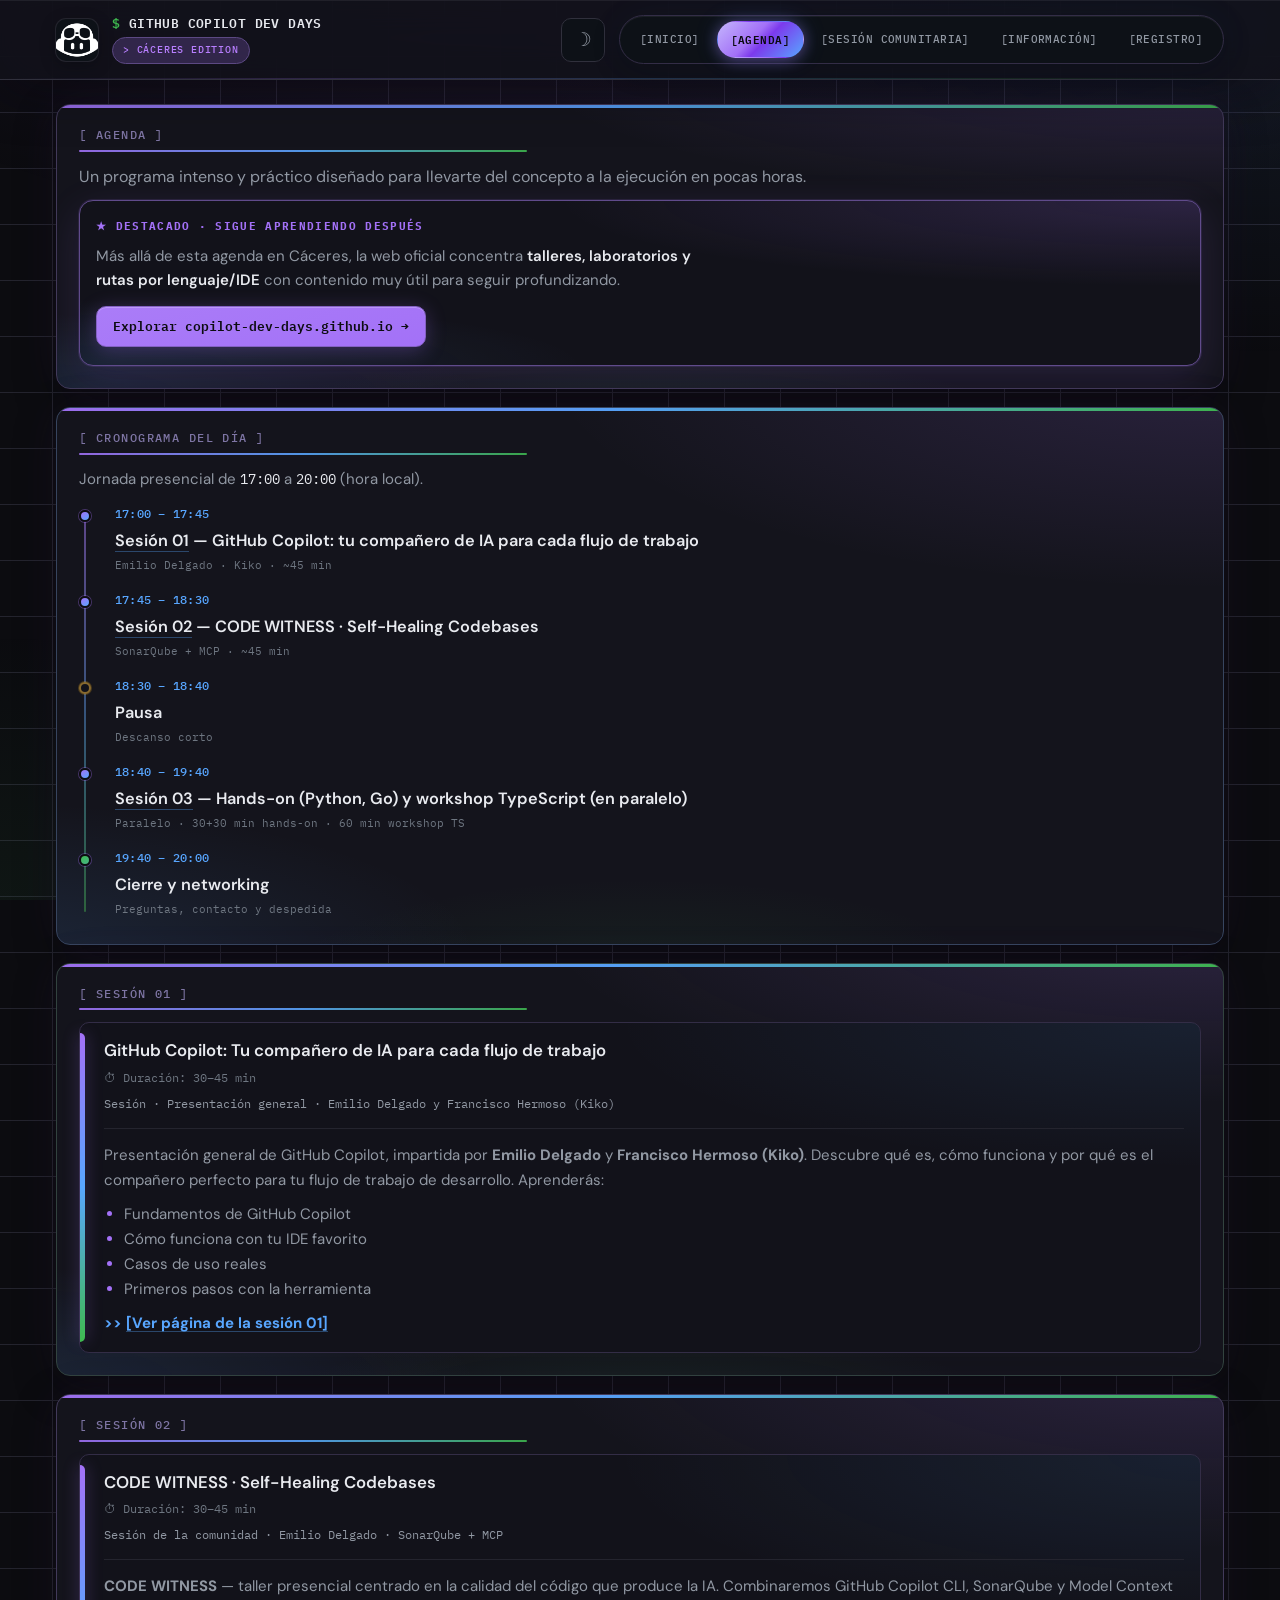
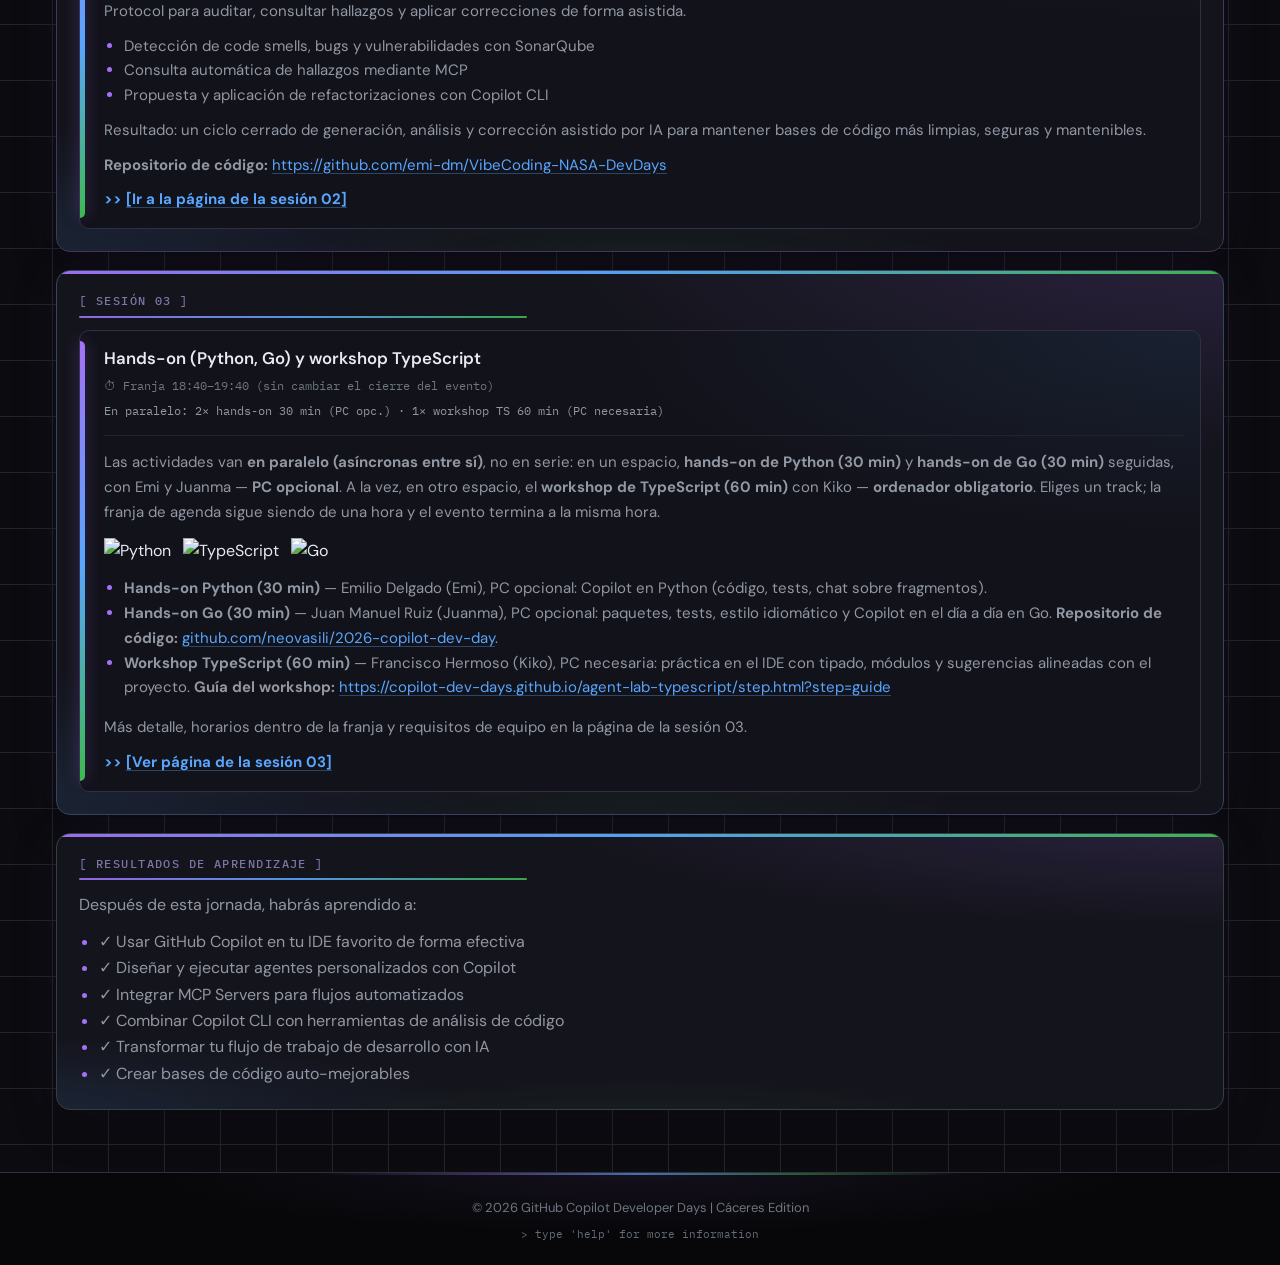
==== commit 564ec878: "Web: sesión 03 en paralelo, repos y guía Agent Lab TypeScript Made-with: Cursor" ====
--- a/pages/agenda.html
+++ b/pages/agenda.html
@@ -102,9 +102,9 @@
           </span>
           <div class="timeline-body">
             <span class="timeline-title">
-              <a href="session-03.html">Sesión 03</a> — Taller práctico (Python, TypeScript, Go)
+              <a href="session-03.html">Sesión 03</a> — Hands-on (Python, Go) y workshop TypeScript (en paralelo)
             </span>
-            <span class="timeline-meta">Python · TS · Go · 60 min</span>
+            <span class="timeline-meta">Paralelo · 30+30 min hands-on · 60 min workshop TS</span>
           </div>
         </li>
         <li class="timeline-item timeline-item--end">
@@ -165,6 +165,10 @@
             Resultado: un ciclo cerrado de generación, análisis y corrección asistido por IA para mantener
             bases de código más limpias, seguras y mantenibles.
           </p>
+          <p style="margin-top: 10px;">
+            <strong>Repositorio de código:</strong>
+            <a href="https://github.com/emi-dm/VibeCoding-NASA-DevDays" target="_blank" rel="noopener noreferrer">https://github.com/emi-dm/VibeCoding-NASA-DevDays</a>
+          </p>
           <p style="margin-top: 10px; color: var(--link-color);">
             <strong>&gt;&gt; <a href="community-session.html">[Ir a la página de la sesión 02]</a></strong>
           </p>
@@ -175,17 +179,18 @@
     <section>
       <h2>[ SESIÓN 03 ]</h2>
       <div class="session">
-        <div class="session-title">Taller práctico con GitHub Copilot</div>
-        <div class="session-time">⏱ Duración: 60 min</div>
-        <div class="session-type">Taller · Tres partes prácticas (Python · TypeScript · Go)</div>
+        <div class="session-title">Hands-on (Python, Go) y workshop TypeScript</div>
+        <div class="session-time">⏱ Franja 18:40–19:40 (sin cambiar el cierre del evento)</div>
+        <div class="session-type">En paralelo: 2× hands-on 30 min (PC opc.) · 1× workshop TS 60 min (PC necesaria)</div>
         <div class="session-desc">
           <p>
-            Sesión 100 % práctica: <strong>tres bloques de ~20 minutos</strong> (Python, TypeScript, Go), cada
-            uno con su facilitador. El objetivo no es recorrer teoría, sino <strong>escribir y probar Copilot en
-            vivo</strong> sobre ejemplos preparados: completado de funciones, chat sobre fragmentos, tests y
-            refactors acotados.
-          </p>
-          <div class="lang-badges" role="group" aria-label="Lenguajes del taller (sesión 03)">
+            Las actividades van <strong>en paralelo (asíncronas entre sí)</strong>, no en serie: en un espacio,
+            <strong>hands-on de Python (30 min)</strong> y <strong>hands-on de Go (30 min)</strong> seguidas, con
+            Emi y Juanma — <strong>PC opcional</strong>. A la vez, en otro espacio, el <strong>workshop de
+            TypeScript (60 min)</strong> con Kiko — <strong>ordenador obligatorio</strong>. Eliges un track; la
+            franja de agenda sigue siendo de una hora y el evento termina a la misma hora.
+          </p>
+          <div class="lang-badges" role="group" aria-label="Tecnologías de la sesión 03">
             <img
               src="https://img.shields.io/badge/Python-3776AB?style=for-the-badge&logo=python&logoColor=white"
               alt="Python"
@@ -210,21 +215,23 @@
           </div>
           <ul style="margin-top: 10px;">
             <li>
-              <strong>Python</strong> — Emilio Delgado: utilidades o servicio pequeño; generación de código,
-              tests y uso de Copilot Chat para refinar comportamiento.
+              <strong>Hands-on Python (30 min)</strong> — Emilio Delgado (Emi), PC opcional: Copilot en Python
+              (código, tests, chat sobre fragmentos).
             </li>
             <li>
-              <strong>TypeScript</strong> — Francisco Hermoso: tipos, módulos y flujo async; alinear sugerencias
-              con convenciones del proyecto y tooling TS.
+              <strong>Hands-on Go (30 min)</strong> — Juan Manuel Ruiz (Juanma), PC opcional: paquetes, tests,
+              estilo idiomático y Copilot en el día a día en Go. <strong>Repositorio de código:</strong>
+              <a href="https://github.com/neovasili/2026-copilot-dev-day" target="_blank" rel="noopener noreferrer">github.com/neovasili/2026-copilot-dev-day</a>.
             </li>
             <li>
-              <strong>Go</strong> — Juan Manuel Ruiz (Juanma): paquetes, tests y estilo idiomático; Copilot
-              integrado en el flujo de edición habitual en Go.
+              <strong>Workshop TypeScript (60 min)</strong> — Francisco Hermoso (Kiko), PC necesaria: práctica en
+              el IDE con tipado, módulos y sugerencias alineadas con el proyecto.
+              <strong>Guía del workshop:</strong>
+              <a href="https://copilot-dev-days.github.io/agent-lab-typescript/step.html?step=guide" target="_blank" rel="noopener noreferrer">https://copilot-dev-days.github.io/agent-lab-typescript/step.html?step=guide</a>
             </li>
           </ul>
           <p style="margin-top: 15px;">
-            Verás cómo cambian los prompts y los atajos útiles según el lenguaje, para llevarte patrones que
-            puedas aplicar también fuera de estos tres stacks. Detalle ampliado en la página de la sesión 03.
+            Más detalle, horarios dentro de la franja y requisitos de equipo en la página de la sesión 03.
           </p>
           <p style="margin-top: 10px; color: var(--link-color);">
             <strong>&gt;&gt; <a href="session-03.html">[Ver página de la sesión 03]</a></strong>
